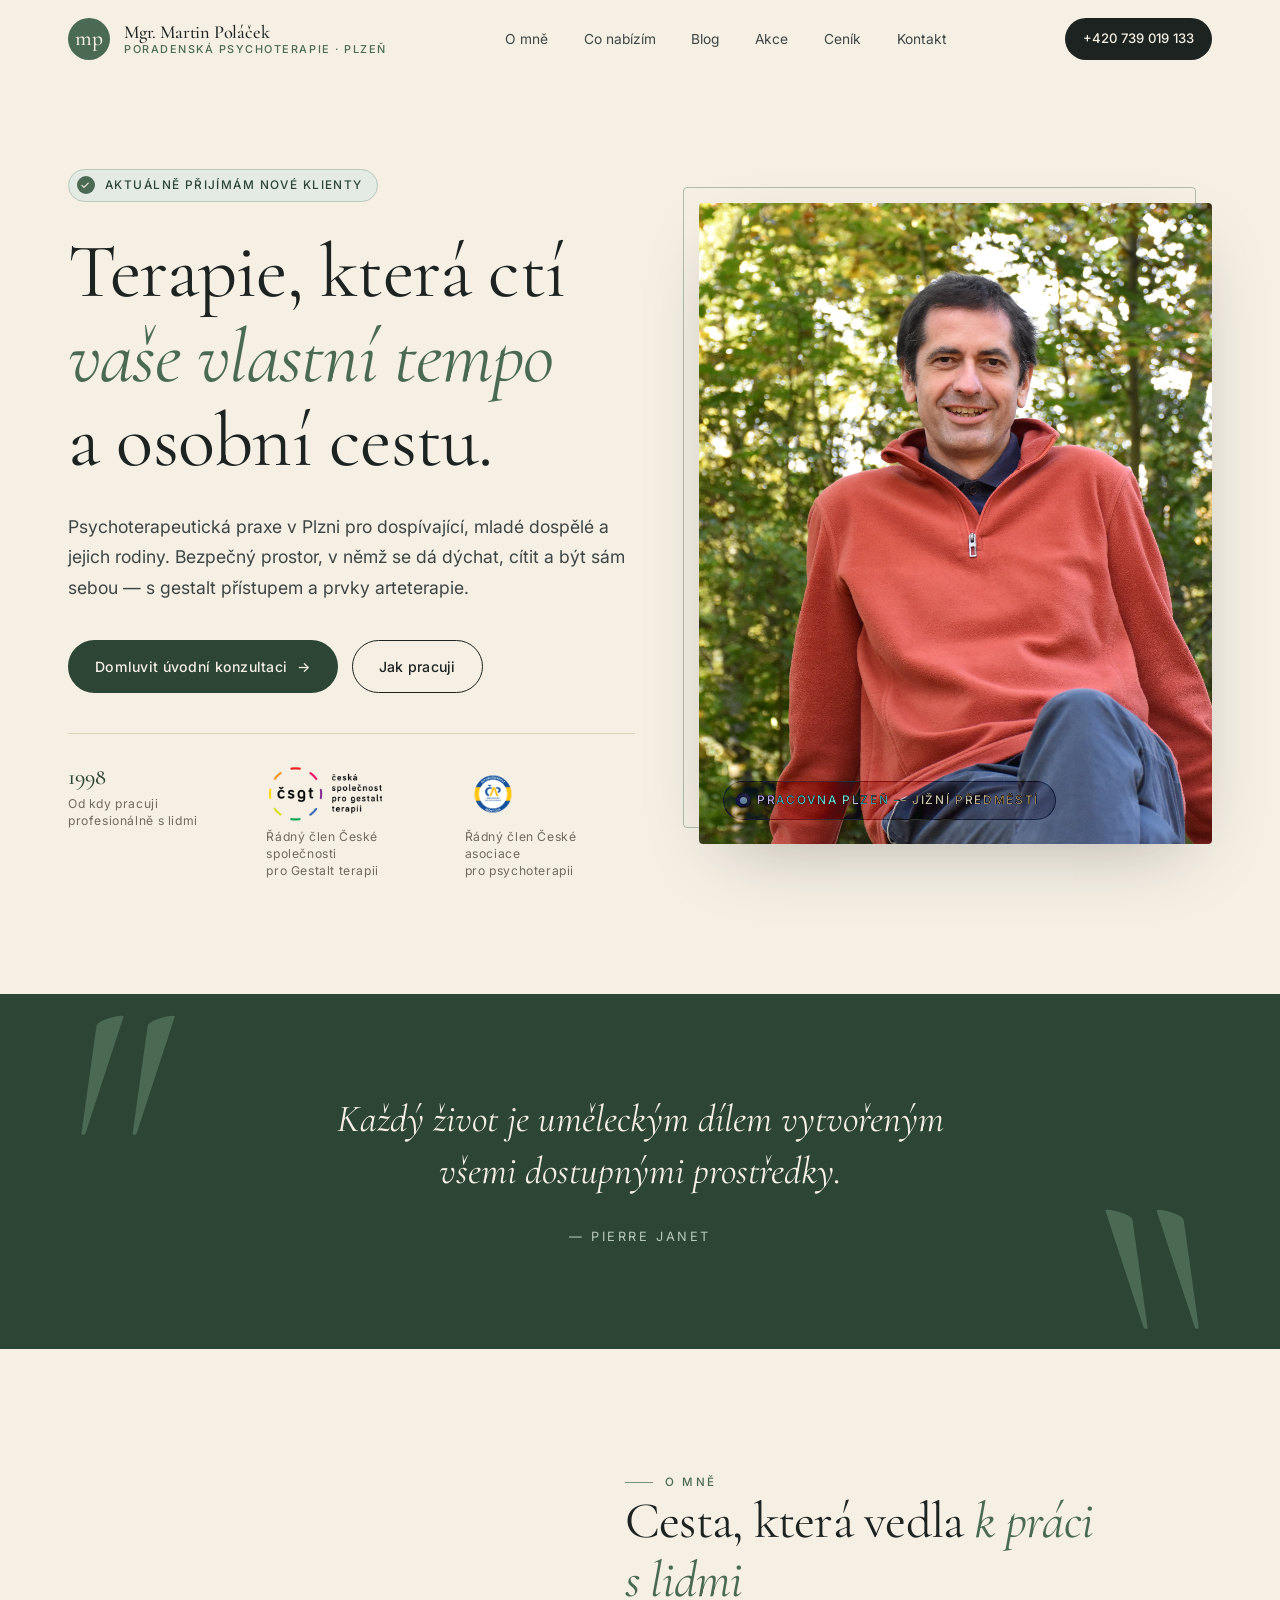
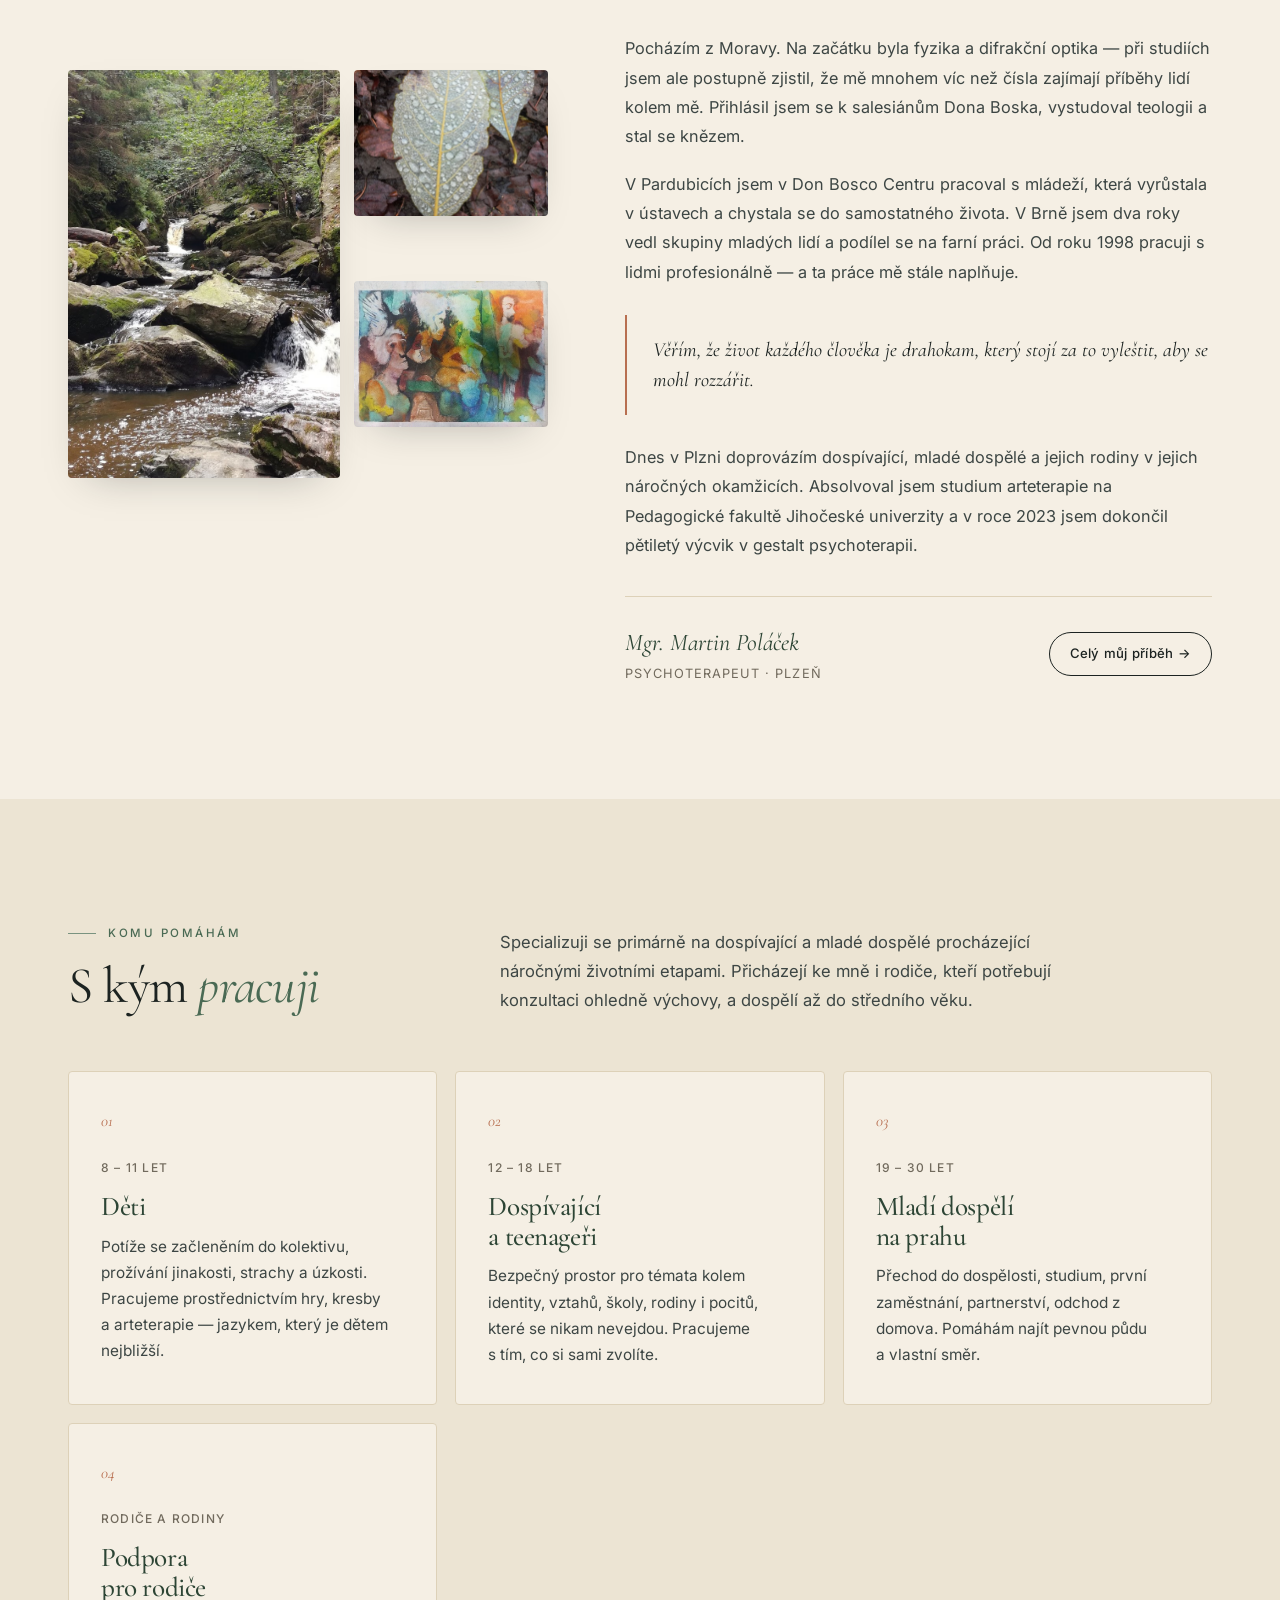
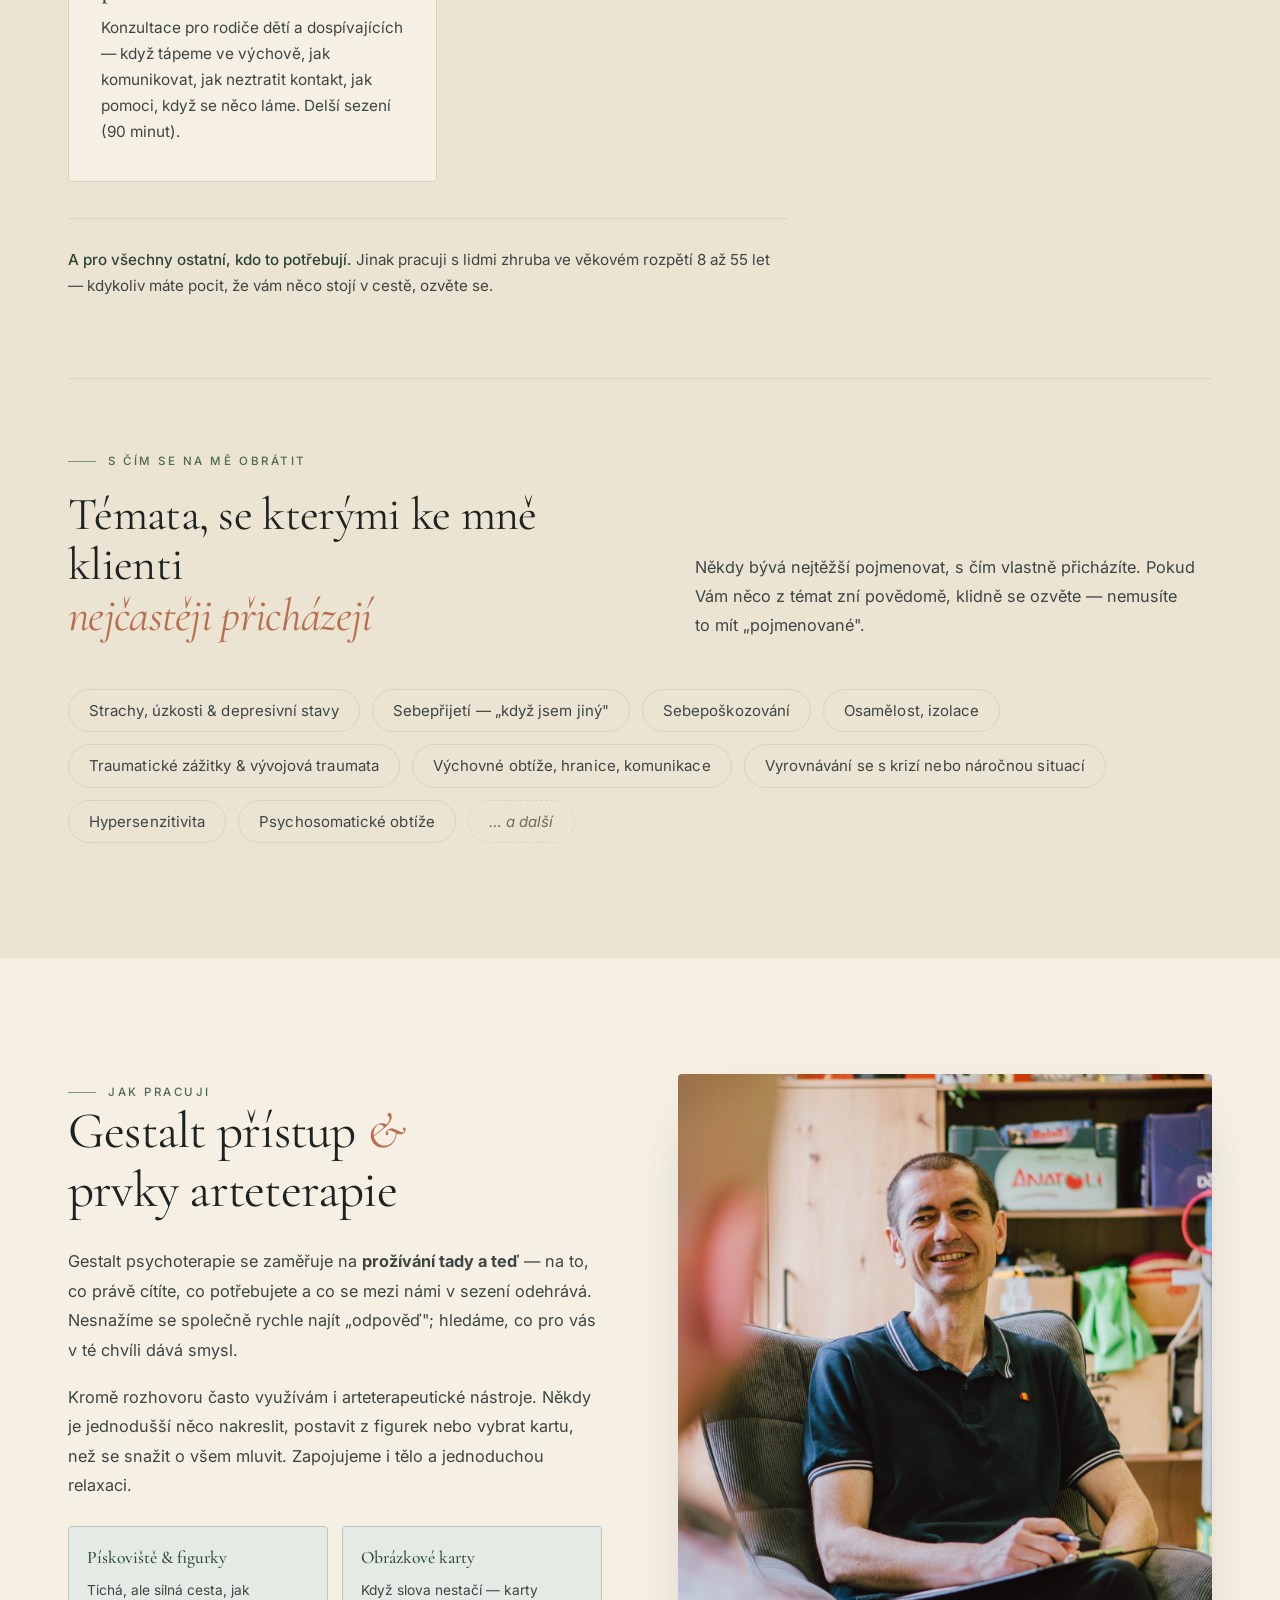
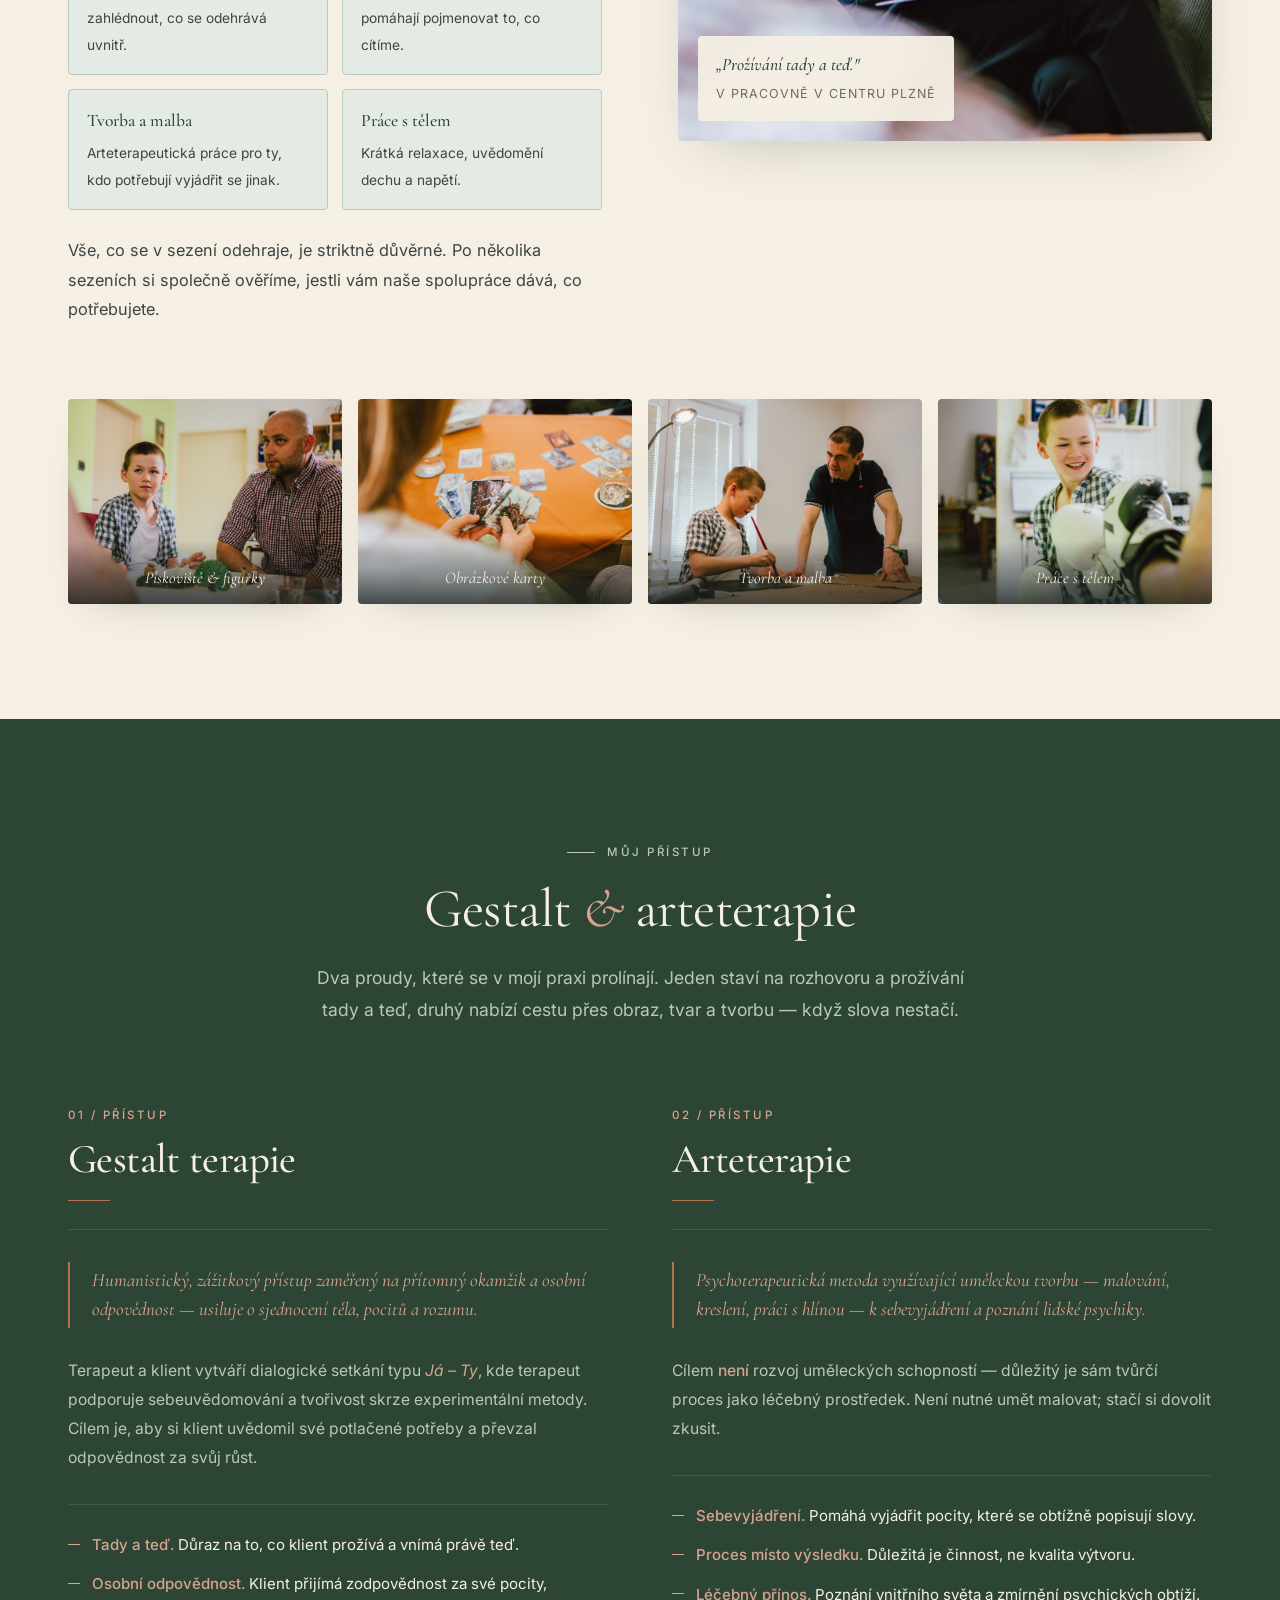
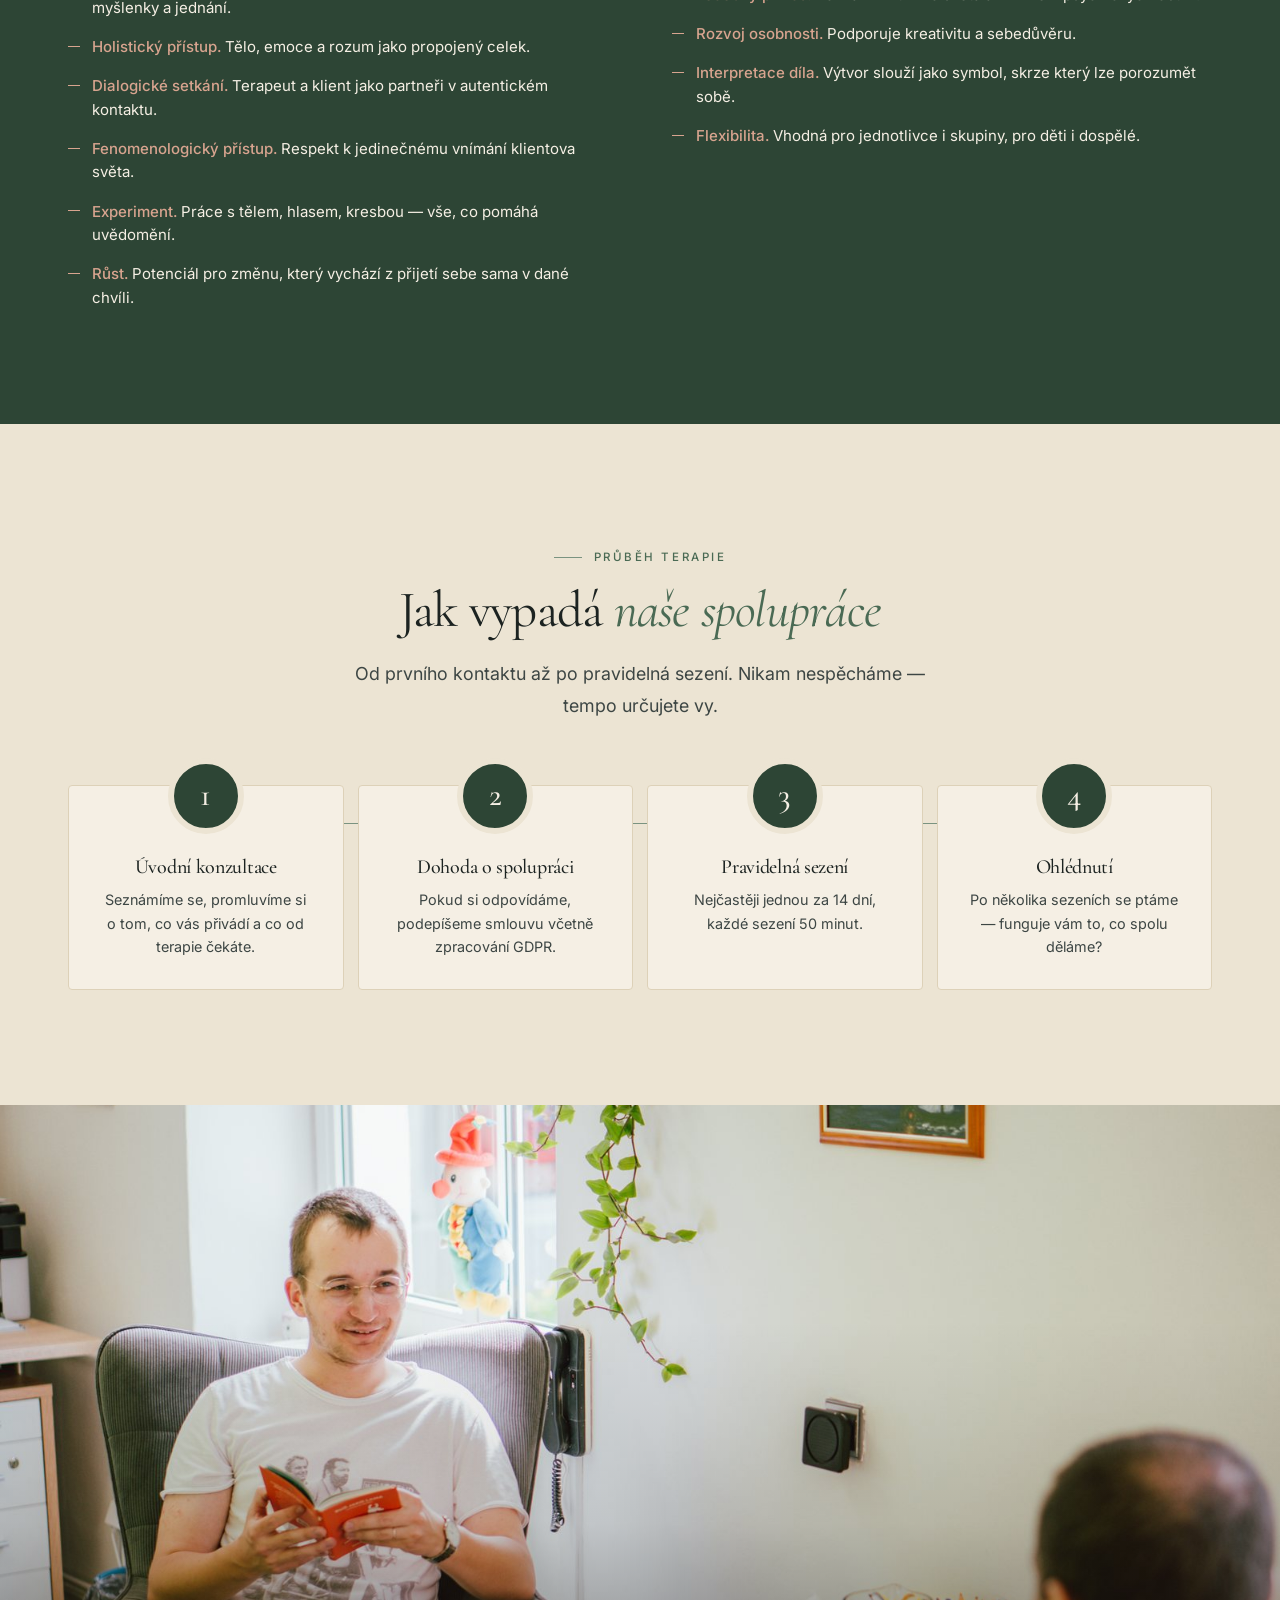
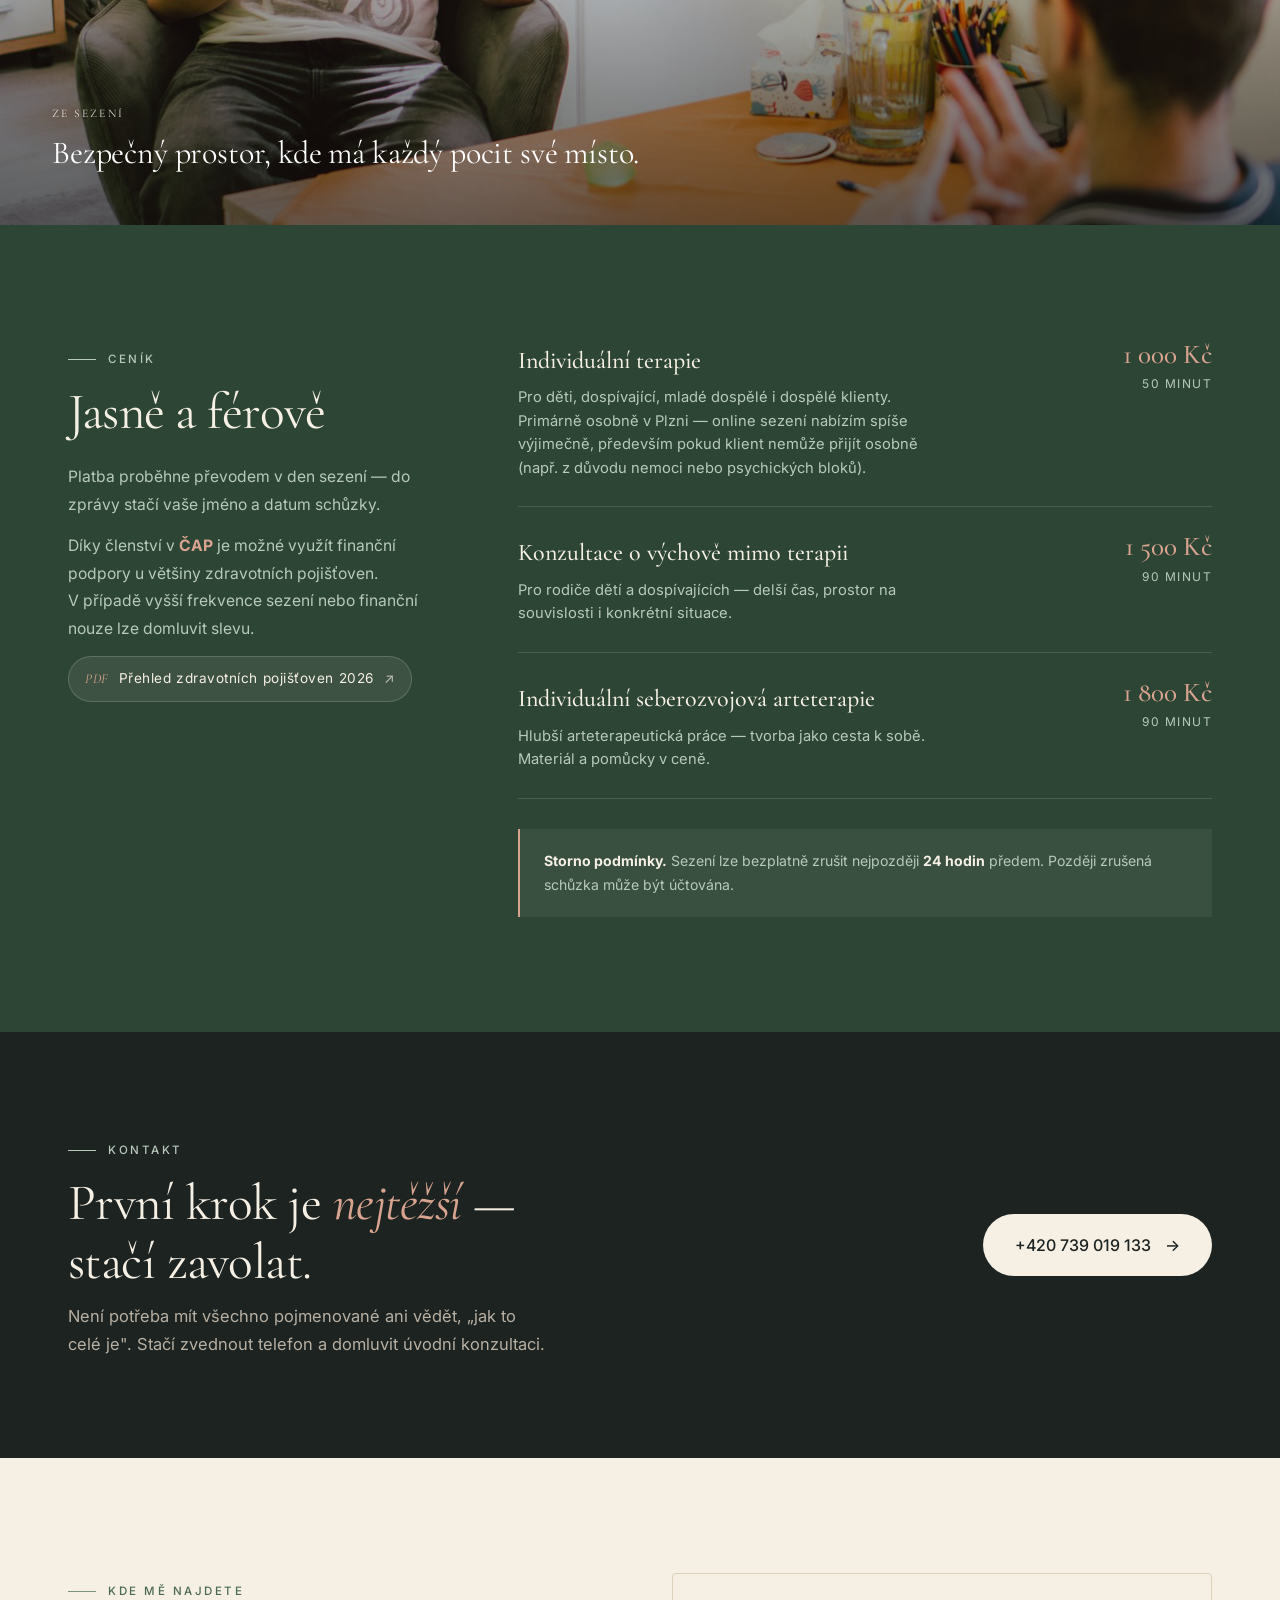
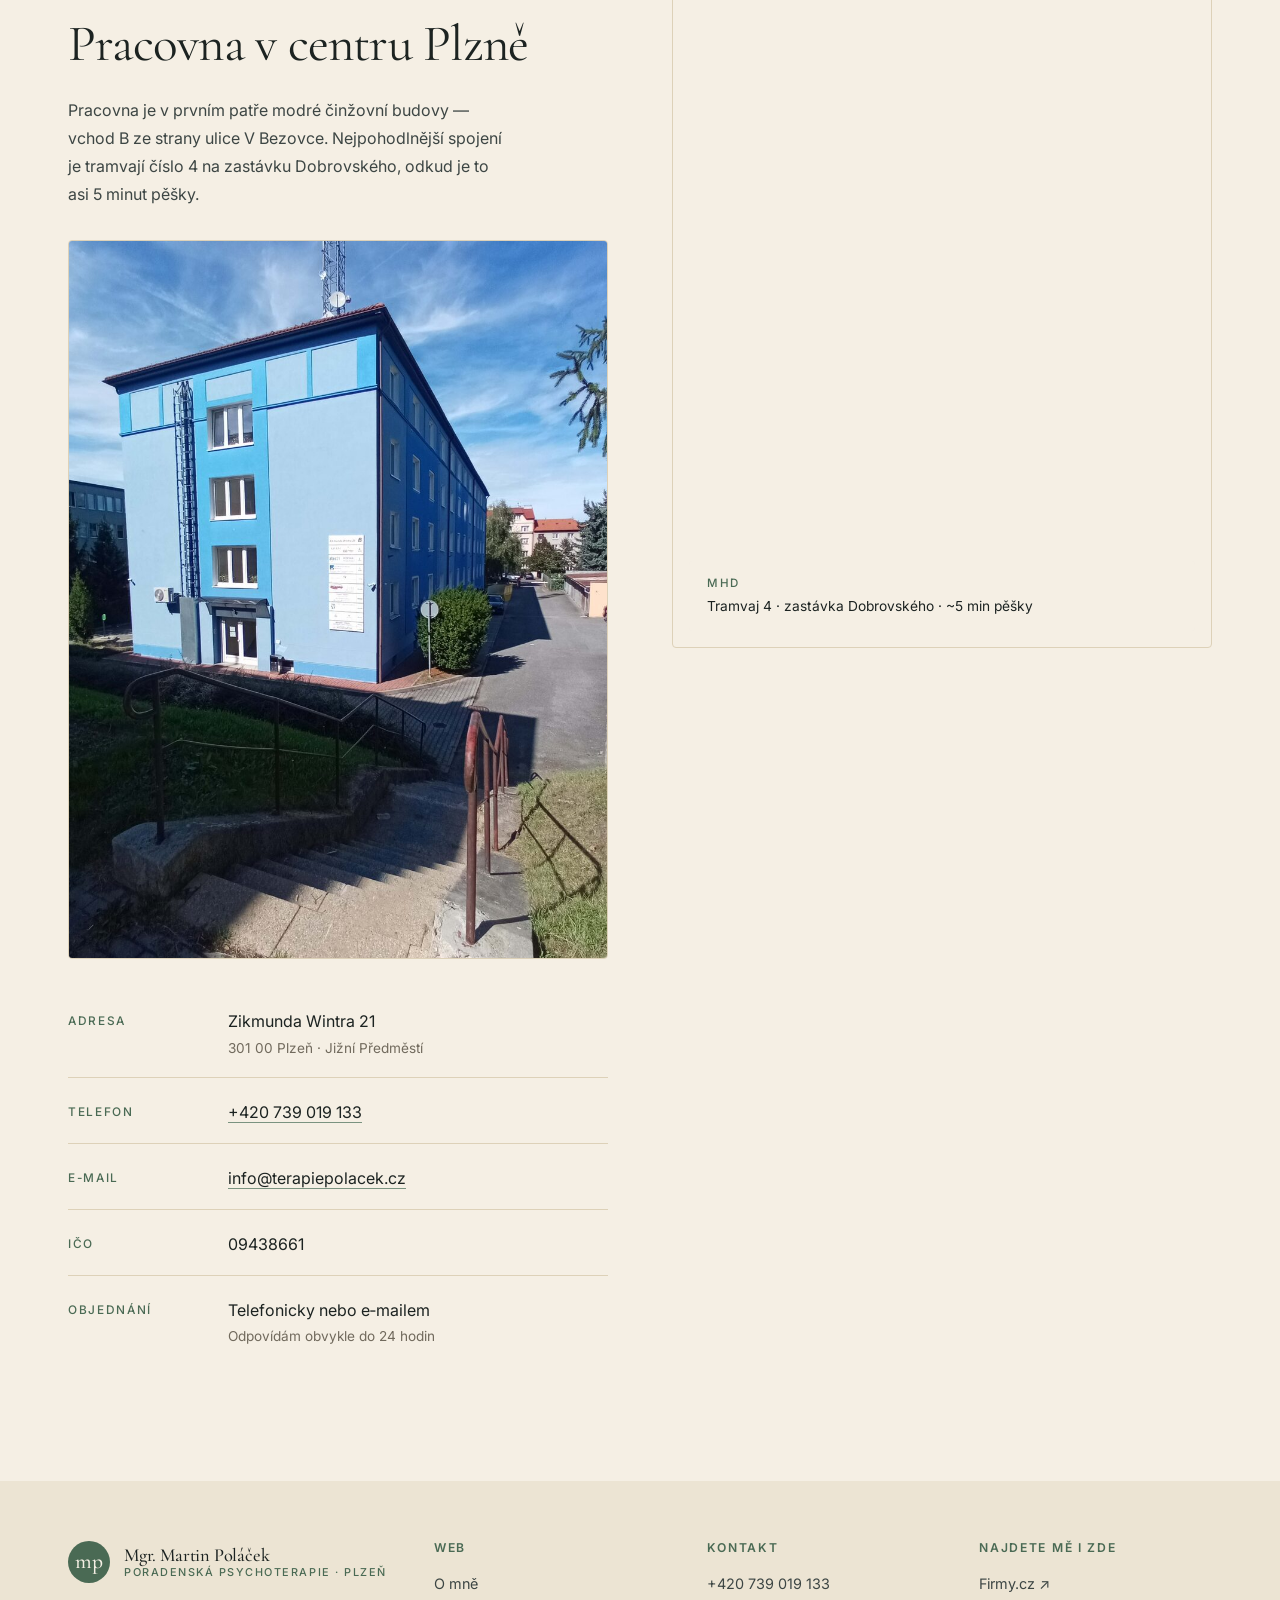
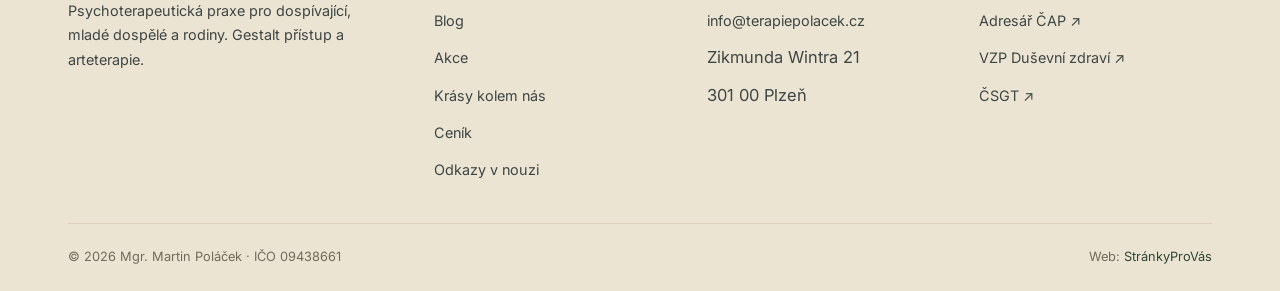
==== index.html @ 7fb8b5cf "Web Martin Poláček – nasazení na terapiepolacek.cz" ====
<!DOCTYPE html>
<html lang="cs">
<head>
  <meta charset="utf-8" />
  <meta name="viewport" content="width=device-width, initial-scale=1" />
  <title>Mgr. Martin Poláček — psychoterapie Plzeň | gestalt přístup & arteterapie</title>
  <meta name="description" content="Psychoterapie v Plzni — individuální terapie pro dospívající, mladé dospělé a rodiny. Gestalt přístup, arteterapie. Mgr. Martin Poláček, Zikmunda Wintra 21." />
  <meta name="theme-color" content="#f5efe4" />
  <link rel="preconnect" href="https://fonts.gstatic.com" crossorigin />
  <link href="https://fonts.googleapis.com/css2?family=Cormorant+Garamond:ital,wght@0,400;0,500;0,600;1,400;1,500&family=Inter:wght@300;400;500;600&display=swap" rel="stylesheet" />

  <style>
    /* =========================================================
       TOKENS — warm editorial palette, sage + linen + terracotta
       ========================================================= */
    :root {
      --linen:        #f5efe4;
      --linen-2:      #ece4d3;
      --linen-3:      #ddd1b8;
      --sage-50:      #e3ebe4;
      --sage-200:     #b8c9bc;
      --sage-400:     #7a9380;
      --sage-600:     #4a6a54;
      --sage-800:     #2d4535;
      --ink:          #1c2321;
      --ink-soft:     #3d4644;
      --muted:        #716a5d;
      --clay:         #b86f50;
      --clay-soft:    #d8a48f;

      --max:          1240px;
      --gutter:       clamp(20px, 4vw, 48px);
      --radius:       4px;
    }

    *,*::before,*::after{box-sizing:border-box;margin:0;padding:0}
    html{scroll-behavior:smooth;-webkit-text-size-adjust:100%}
    body{
      font-family:'Inter',system-ui,-apple-system,sans-serif;
      font-weight:400;
      background:var(--linen);
      color:var(--ink);
      line-height:1.65;
      font-size:16.5px;
      -webkit-font-smoothing:antialiased;
      overflow-x:hidden;
    }
    img{display:block;max-width:100%;height:auto}
    a{color:inherit;text-decoration:none}
    ul{list-style:none}
    button{font:inherit;background:none;border:none;cursor:pointer;color:inherit}

    /* ========================================================= */
    /* TYPOGRAPHY                                                 */
    /* ========================================================= */
    .serif{font-family:'Cormorant Garamond','Iowan Old Style',Georgia,serif;font-weight:400;letter-spacing:-0.01em}
    h1,h2,h3,h4{font-family:'Cormorant Garamond','Iowan Old Style',Georgia,serif;font-weight:400;line-height:1.1;color:var(--ink);letter-spacing:-0.015em}
    h1{font-size:clamp(2.7rem,6.2vw,4.8rem)}
    h2{font-size:clamp(2rem,4.4vw,3.2rem);line-height:1.15}
    h3{font-size:clamp(1.35rem,2.2vw,1.7rem);font-weight:500}
    h4{font-size:1.1rem;font-weight:500}
    em,.italic{font-style:italic;color:var(--sage-600)}

    .eyebrow{
      display:inline-flex;align-items:center;gap:12px;
      font-family:'Inter',sans-serif;font-size:.72rem;font-weight:500;
      letter-spacing:.22em;text-transform:uppercase;color:var(--sage-600);
    }
    .eyebrow::before{
      content:"";display:block;width:28px;height:1px;background:var(--sage-400);
    }
    .eyebrow--center{justify-content:center}
    .eyebrow--light{color:var(--sage-200)}
    .eyebrow--light::before{background:var(--sage-200)}

    .lead{font-size:1.12rem;color:var(--ink-soft);line-height:1.75;max-width:58ch}

    /* ========================================================= */
    /* LAYOUT                                                     */
    /* ========================================================= */
    .wrap{max-width:var(--max);margin:0 auto;padding:0 var(--gutter)}
    section{padding:clamp(68px,9vw,130px) 0}

    /* ========================================================= */
    /* PROGRESS BAR                                               */
    /* ========================================================= */
    #progress{
      position:fixed;top:0;left:0;height:2px;width:0;
      background:var(--sage-600);z-index:9999;transition:width .1s linear;
    }

    /* ========================================================= */
    /* ========================================================= */
    /* HEADER / NAV                                               */
    /* ========================================================= */
    #header{
      position:sticky;top:0;z-index:100;
      background:var(--linen);
      border-bottom:1px solid transparent;
      transition:border-color .3s,box-shadow .3s;
    }
    #header.scrolled{
      border-color:rgba(74,106,84,.15);
      box-shadow:0 6px 30px -20px rgba(28,35,33,.25);
    }
    .nav{
      display:flex;align-items:center;justify-content:space-between;
      height:78px;
    }
    .brand{
      display:flex;align-items:center;gap:14px;
    }
    .brand-mark{
      width:42px;height:42px;border-radius:50%;
      background:var(--sage-600);color:var(--linen);
      display:flex;align-items:center;justify-content:center;
      font-family:'Cormorant Garamond',serif;font-size:1.35rem;font-weight:500;
      letter-spacing:-.02em;
    }
    .brand-text{
      display:flex;flex-direction:column;line-height:1.15;
    }
    .brand-text strong{
      font-family:'Cormorant Garamond',serif;font-weight:500;font-size:1.15rem;
      color:var(--ink);letter-spacing:-.01em;
    }
    .brand-text small{
      font-size:.68rem;letter-spacing:.14em;text-transform:uppercase;
      color:var(--sage-600);font-weight:500;
    }
    nav ul{display:flex;align-items:center;gap:clamp(18px,2.8vw,38px)}
    nav a{
      font-size:.86rem;font-weight:400;color:var(--ink-soft);
      position:relative;padding:4px 0;transition:color .2s;
    }
    nav a::after{
      content:"";position:absolute;bottom:-2px;left:0;right:0;
      height:1px;background:var(--sage-600);transform:scaleX(0);
      transform-origin:right;transition:transform .35s ease;
    }
    nav a:hover{color:var(--sage-800)}
    nav a:hover::after{transform:scaleX(1);transform-origin:left}

    .cta-phone{
      display:inline-flex;align-items:center;gap:8px;
      padding:10px 18px;font-size:.82rem;font-weight:500;
      background:var(--ink);color:var(--linen);
      border-radius:999px;transition:background .25s;
    }
    .cta-phone:hover{background:var(--sage-800)}

    .hamburger{display:none;width:32px;height:32px;flex-direction:column;gap:5px;justify-content:center;align-items:center}
    .hamburger span{display:block;width:22px;height:1.3px;background:var(--ink);transition:transform .3s,opacity .3s}
    .hamburger.open span:nth-child(1){transform:translateY(6px) rotate(45deg)}
    .hamburger.open span:nth-child(2){opacity:0}
    .hamburger.open span:nth-child(3){transform:translateY(-6px) rotate(-45deg)}

    #mobileMenu{
      display:none;flex-direction:column;gap:2px;
      padding:12px var(--gutter) 24px;
      background:rgba(245,239,228,.98);
      border-top:1px solid var(--linen-3);
    }
    #mobileMenu.open{display:flex}
    #mobileMenu a{padding:12px 4px;font-size:.98rem;border-bottom:1px solid var(--linen-2)}

    /* ========================================================= */
    /* HERO                                                       */
    /* ========================================================= */
    #hero{padding:clamp(56px,7vw,96px) 0 clamp(68px,9vw,120px)}
    .hero-grid{
      display:grid;grid-template-columns:1.05fr .95fr;
      gap:clamp(32px,5vw,76px);align-items:center;
    }
    .hero-portrait{position:relative;order:1}
    .hero-portrait .frame{
      position:relative;aspect-ratio:4/5;
      border-radius:var(--radius);overflow:hidden;
      box-shadow:0 24px 72px -30px rgba(28,35,33,.35);
    }
    .hero-portrait .frame img{width:100%;height:100%;object-fit:cover;filter:saturate(1.02) contrast(1.02)}
    .hero-portrait::before{
      content:"";position:absolute;inset:-16px 16px 16px -16px;
      border:1px solid var(--sage-400);border-radius:var(--radius);
      z-index:-1;opacity:.55;
    }
    .hero-meta{
      position:absolute;bottom:24px;left:24px;right:24px;
      display:flex;justify-content:space-between;align-items:end;gap:16px;
      color:var(--linen);mix-blend-mode:difference;
    }
    .hero-meta-tag{
      display:inline-flex;align-items:center;gap:10px;
      font-size:.74rem;font-weight:500;letter-spacing:.14em;text-transform:uppercase;
      background:rgba(28,35,33,.82);
      backdrop-filter:blur(10px);-webkit-backdrop-filter:blur(10px);
      padding:9px 16px;border-radius:999px;color:#f5efe4;
      border:1px solid rgba(245,239,228,.18);
      box-shadow:0 6px 22px -8px rgba(0,0,0,.35);
    }
    .hero-meta-tag .dot{width:7px;height:7px;border-radius:50%;background:#a8d4bc;box-shadow:0 0 0 4px rgba(168,212,188,.28)}

    .hero-text{order:0}
    .hero-badge{
      display:inline-flex;align-items:center;gap:10px;
      padding:6px 14px 6px 8px;margin-bottom:28px;
      background:var(--sage-50);border:1px solid var(--sage-200);
      border-radius:999px;font-size:.74rem;letter-spacing:.12em;
      text-transform:uppercase;color:var(--sage-800);font-weight:500;
    }
    .hero-badge .hb-dot{
      width:18px;height:18px;border-radius:50%;
      background:var(--sage-600);color:var(--linen);
      display:inline-flex;align-items:center;justify-content:center;
      font-size:.7rem;flex-shrink:0;
    }
    /* Stav: plná kapacita (decentní béžová, čitelný delší text) */
    .hero-badge.full{
      background:#f4ece2;border-color:#e6d8c6;color:var(--clay);
      text-transform:none;letter-spacing:.01em;font-size:.78rem;
    }
    .hero-badge.full .hb-dot{background:var(--clay)}

    .hero-title{margin-bottom:28px}
    .hero-title em{font-style:italic;color:var(--sage-600)}
    .hero-title .amp{font-family:'Cormorant Garamond',serif;font-style:italic;color:var(--clay)}

    .hero-sub{font-size:1.1rem;color:var(--ink-soft);line-height:1.75;max-width:52ch;margin-bottom:36px}

    .hero-actions{display:flex;gap:14px;flex-wrap:wrap;margin-bottom:40px}

    .btn{
      display:inline-flex;align-items:center;gap:10px;
      padding:14px 26px;font-size:.88rem;font-weight:500;letter-spacing:.02em;
      border-radius:999px;transition:all .25s;cursor:pointer;border:1px solid transparent;
    }
    .btn-primary{background:var(--sage-800);color:var(--linen)}
    .btn-primary:hover{background:var(--ink);transform:translateY(-1px)}
    .btn-secondary{background:transparent;color:var(--ink);border-color:var(--ink)}
    .btn-secondary:hover{background:var(--ink);color:var(--linen)}
    .btn-arrow{transition:transform .3s}
    .btn:hover .btn-arrow{transform:translateX(3px)}

    .hero-credentials{
      display:grid;grid-template-columns:1fr 1fr 1fr;gap:28px;
      padding-top:32px;border-top:1px solid var(--linen-3);
    }
    .hero-credentials .cred strong{
      display:block;font-family:'Cormorant Garamond',serif;font-size:1.4rem;
      font-weight:500;color:var(--sage-800);line-height:1;
    }
    .hero-credentials .cred span{
      display:block;font-size:.76rem;letter-spacing:.05em;color:var(--muted);
      margin-top:6px;line-height:1.4;
    }
    .hero-credentials .cred-badge img{
      height:56px;width:auto;margin-bottom:2px;
      transition:transform .25s;
    }
    .hero-credentials .cred-badge a:hover img{transform:scale(1.06)}

    /* ========================================================= */
    /* QUOTE STRIP                                                */
    /* ========================================================= */
    #quote-strip{
      background:var(--sage-800);color:var(--linen);
      padding:clamp(60px,8vw,100px) 0;
      position:relative;overflow:hidden;
    }
    #quote-strip::before,#quote-strip::after{
      content:'"';position:absolute;
      font-family:'Cormorant Garamond',serif;font-style:italic;
      color:var(--sage-600);font-size:22rem;line-height:0.6;
      pointer-events:none;
    }
    #quote-strip::before{top:30px;left:4%}
    #quote-strip::after{bottom:-80px;right:4%;transform:scaleX(-1)}
    .quote-inner{position:relative;max-width:900px;margin:0 auto;text-align:center;z-index:2}
    .quote-inner blockquote{
      font-family:'Cormorant Garamond',serif;font-weight:400;
      font-size:clamp(1.5rem,3.2vw,2.4rem);line-height:1.35;
      font-style:italic;color:var(--linen);margin-bottom:24px;
    }
    .quote-inner cite{
      display:inline-block;font-style:normal;
      font-size:.8rem;letter-spacing:.2em;text-transform:uppercase;
      color:var(--sage-200);
    }
    .quote-inner cite::before{content:"— "}

    /* ========================================================= */
    /* INTRO / O MNĚ                                              */
    /* ========================================================= */
    #o-mne{background:var(--linen)}
    .omne-grid{
      display:grid;grid-template-columns:.9fr 1.1fr;
      gap:clamp(40px,6vw,96px);align-items:center;
    }
    .omne-photos{
      position:relative;
      display:grid;grid-template-columns:1.4fr 1fr;grid-template-rows:auto auto;
      gap:14px;
    }
    .omne-photos .ph{
      border-radius:var(--radius);overflow:hidden;
      box-shadow:0 16px 40px -22px rgba(28,35,33,.35);
    }
    .omne-photos .ph img{width:100%;height:100%;object-fit:cover;display:block}
    .omne-photos .ph-lg{grid-row:1 / span 2;aspect-ratio:3/4.5}
    .omne-photos .ph-sm{aspect-ratio:4/3}

    .omne-text h2{margin-bottom:24px}
    .omne-text h2 .amp{color:var(--clay);font-style:italic}
    .omne-text p{color:var(--ink-soft);margin-bottom:18px;font-size:1.02rem;line-height:1.8}
    .omne-text p:last-of-type{margin-bottom:0}
    .omne-text .pullquote{
      margin:28px 0;padding:20px 0 20px 26px;
      border-left:2px solid var(--clay);
      font-family:'Cormorant Garamond',serif;font-style:italic;
      font-size:1.25rem;color:var(--ink);line-height:1.5;
    }
    .omne-sig{
      margin-top:36px;padding-top:26px;border-top:1px solid var(--linen-3);
      display:flex;justify-content:space-between;align-items:center;gap:16px;flex-wrap:wrap;
    }
    .omne-sig-name{
      font-family:'Cormorant Garamond',serif;font-style:italic;
      font-size:1.5rem;color:var(--sage-800);
    }
    .omne-sig-role{font-size:.8rem;color:var(--muted);letter-spacing:.08em;text-transform:uppercase}

    /* ========================================================= */
    /* KOMU POMÁHÁM                                               */
    /* ========================================================= */
    #pomoc{background:var(--linen-2)}
    .pomoc-header{display:grid;grid-template-columns:.7fr 1.3fr;gap:48px;align-items:end;margin-bottom:56px}
    .pomoc-header h2{margin-top:14px}
    .pomoc-header .lead{font-size:1.04rem}
    .pomoc-grid{display:grid;grid-template-columns:repeat(3,1fr);gap:18px}
    .pomoc-card{
      background:var(--linen);padding:36px 32px;
      border-radius:var(--radius);border:1px solid var(--linen-3);
      transition:transform .3s,box-shadow .3s;position:relative;overflow:hidden;
    }
    .pomoc-card::after{
      content:"";position:absolute;top:0;left:0;right:0;height:2px;
      background:var(--sage-400);transform:scaleX(0);transform-origin:left;
      transition:transform .4s ease;
    }
    .pomoc-card:hover{transform:translateY(-3px);box-shadow:0 14px 40px -24px rgba(28,35,33,.2)}
    .pomoc-card:hover::after{transform:scaleX(1)}
    .pomoc-num{
      font-family:'Cormorant Garamond',serif;font-style:italic;font-size:1rem;
      color:var(--clay);margin-bottom:18px;
    }
    .pomoc-card h3{margin-bottom:12px;color:var(--sage-800)}
    .pomoc-card .age{
      display:inline-block;font-size:.75rem;letter-spacing:.1em;
      text-transform:uppercase;color:var(--muted);font-weight:500;
      margin-bottom:14px;
    }
    .pomoc-card p{font-size:.96rem;color:var(--ink-soft);line-height:1.7}

    /* ========================================================= */
    /* METODA / JAK PRACUJI                                       */
    /* ========================================================= */
    #metoda{background:var(--linen)}
    .metoda-grid{display:grid;grid-template-columns:1fr 1fr;gap:clamp(40px,6vw,96px);align-items:start}
    .metoda-text h2{margin-bottom:28px}
    .metoda-text h2 em{color:var(--clay);font-style:italic}
    .metoda-text p{color:var(--ink-soft);margin-bottom:18px;line-height:1.8;font-size:1.02rem}

    .metoda-tools{
      display:grid;grid-template-columns:1fr 1fr;gap:14px;margin-top:26px;
    }
    .metoda-tool{
      padding:16px 18px;background:var(--sage-50);border-radius:var(--radius);
      border:1px solid var(--sage-200);
    }
    .metoda-tool strong{
      display:block;font-family:'Cormorant Garamond',serif;font-weight:500;
      font-size:1.1rem;color:var(--sage-800);margin-bottom:4px;
    }
    .metoda-tool span{font-size:.86rem;color:var(--ink-soft);line-height:1.5}

    .metoda-photo{
      position:relative;aspect-ratio:4/5;border-radius:var(--radius);
      overflow:hidden;box-shadow:0 20px 60px -30px rgba(28,35,33,.3);
    }
    .metoda-photo img{width:100%;height:100%;object-fit:cover}
    .metoda-tag{
      position:absolute;bottom:20px;left:20px;
      background:rgba(245,239,228,.95);backdrop-filter:blur(10px);
      padding:14px 18px;border-radius:var(--radius);
      max-width:70%;
    }
    .metoda-tag strong{
      display:block;font-family:'Cormorant Garamond',serif;font-weight:500;
      font-size:1.1rem;color:var(--sage-800);font-style:italic;
    }
    .metoda-tag span{font-size:.78rem;color:var(--muted);letter-spacing:.08em;text-transform:uppercase}

    .metoda-gallery{
      display:grid;grid-template-columns:repeat(4,1fr);gap:16px;margin-top:56px;
    }
    .metoda-gallery figure{
      position:relative;margin:0;border-radius:var(--radius);overflow:hidden;
      aspect-ratio:4/3;box-shadow:0 16px 40px -28px rgba(28,35,33,.35);
    }
    .metoda-gallery img{width:100%;height:100%;object-fit:cover;transition:transform .5s ease}
    .metoda-gallery figure:hover img{transform:scale(1.04)}
    .metoda-gallery figcaption{
      position:absolute;left:0;right:0;bottom:0;
      padding:24px 16px 12px;
      background:linear-gradient(180deg,transparent,rgba(28,35,33,.78));
      color:var(--linen);font-family:'Cormorant Garamond',serif;
      font-size:1.02rem;font-style:italic;text-align:center;
    }

    /* ========================================================= */
    /* TÉMATA — editorial chip block                              */
    /* ========================================================= */
    .temata-block{
      margin-top:80px;padding:64px 0 0;position:relative;
      border-top:1px solid var(--linen-3);
    }
    .temata-head{
      display:grid;grid-template-columns:1.05fr .95fr;gap:56px;
      align-items:end;margin-bottom:48px;
    }
    .temata-title{
      font-family:'Cormorant Garamond',serif;font-weight:400;
      font-size:clamp(2.1rem,3.6vw,2.9rem);line-height:1.1;
      letter-spacing:-0.015em;color:var(--ink);margin-top:18px;
    }
    .temata-title em{font-style:italic;color:var(--clay)}
    .temata-intro{
      color:var(--ink-soft);font-size:1.02rem;line-height:1.8;
      max-width:50ch;margin:0;
    }
    .temata-grid{display:flex;flex-wrap:wrap;gap:12px}
    .temata-chip{
      display:inline-flex;align-items:center;padding:11px 20px;
      background:transparent;border:1px solid var(--linen-3);
      border-radius:999px;font-size:.94rem;color:var(--ink-soft);
      line-height:1.3;letter-spacing:.005em;transition:all .25s;
    }
    .temata-chip:hover{
      border-color:var(--sage-400);color:var(--ink);
      transform:translateY(-1px);
    }
    .temata-chip--accent{
      border-color:var(--clay);color:var(--clay);font-weight:500;
    }
    .temata-chip--accent:hover{
      background:var(--clay);color:var(--linen);
    }
    .temata-chip--ghost{
      border-style:dashed;color:var(--muted);font-style:italic;
    }
    .temata-chip--ghost:hover{color:var(--ink-soft)}

    /* ========================================================= */
    /* MŮJ PŘÍSTUP — gestalt + arteterapie                        */
    /* ========================================================= */
    #pristup{background:var(--sage-800);color:var(--linen)}
    #pristup h2{color:var(--linen)}
    #pristup h3{color:var(--linen)}
    #pristup .eyebrow{color:var(--sage-200)}
    #pristup .eyebrow::before{background:var(--sage-200)}
    .pristup-intro{text-align:center;max-width:680px;margin:0 auto 80px}
    .pristup-intro h2{
      margin-top:18px;margin-bottom:22px;
      font-family:'Cormorant Garamond',serif;font-weight:400;
      font-size:clamp(2.4rem,4.4vw,3.4rem);line-height:1.1;
      letter-spacing:-0.015em;color:var(--linen);
    }
    .pristup-intro p{color:var(--sage-200);line-height:1.8;font-size:1.1rem}
    .pristup-grid{display:grid;grid-template-columns:1fr 1fr;gap:64px}
    .pristup-card{
      background:transparent;border:0;
      padding:0;border-radius:0;
    }
    .pristup-card-head{
      display:flex;flex-direction:column;gap:12px;
      padding-bottom:28px;margin-bottom:32px;
      border-bottom:1px solid rgba(245,239,228,.12);
    }
    .pristup-card-no{
      font-family:'Inter',sans-serif;font-size:.72rem;font-weight:500;
      letter-spacing:.22em;text-transform:uppercase;
      color:var(--clay-soft);
    }
    .pristup-card h3{
      margin:0;font-size:clamp(2rem,3.2vw,2.7rem);
      font-family:'Cormorant Garamond',serif;font-weight:500;
      line-height:1.1;letter-spacing:-0.015em;color:var(--linen);
    }
    .pristup-card h3::after{
      content:"";display:block;width:42px;height:1px;
      background:var(--clay);margin-top:18px;
    }
    .pristup-card .quote{
      font-family:'Cormorant Garamond',serif;font-style:italic;
      font-size:1.18rem;color:var(--clay-soft);line-height:1.55;
      padding:4px 0 4px 22px;border-left:2px solid var(--clay);
      margin:0 0 28px;display:block;
    }
    .pristup-card > p{
      color:var(--sage-200);font-size:.98rem;line-height:1.85;
      margin:0 0 22px;display:block;
    }
    .pristup-card > p:last-of-type{margin-bottom:0}
    .pristup-card ul{
      margin:32px 0 0;padding:28px 0 0;
      border-top:1px solid rgba(245,239,228,.1);
      display:flex;flex-direction:column;gap:16px;list-style:none;
    }
    .pristup-card li{
      position:relative;padding-left:24px;font-size:.94rem;
      color:var(--linen);line-height:1.55;
    }
    .pristup-card li::before{
      content:"";position:absolute;top:.7em;left:0;width:12px;height:1px;
      background:var(--clay-soft);
    }
    .pristup-card li strong{color:var(--clay-soft);font-weight:500}

    /* ========================================================= */
    /* PRŮBĚH                                                     */
    /* ========================================================= */
    #prubeh{background:var(--linen-2)}
    .prubeh-header{text-align:center;margin-bottom:64px;max-width:620px;margin-left:auto;margin-right:auto}
    .prubeh-header .eyebrow{justify-content:center}
    .prubeh-header h2{margin-top:14px;margin-bottom:18px}
    .prubeh-timeline{
      display:grid;grid-template-columns:repeat(4,1fr);
      gap:14px;position:relative;
    }
    .prubeh-timeline::before{
      content:"";position:absolute;top:38px;left:10%;right:10%;height:1px;
      background:linear-gradient(90deg,transparent,var(--sage-400) 10%,var(--sage-400) 90%,transparent);
    }
    .prubeh-step{
      background:var(--linen);padding:34px 24px 30px;
      border-radius:var(--radius);border:1px solid var(--linen-3);
      position:relative;text-align:center;
    }
    .prubeh-num{
      width:76px;height:76px;border-radius:50%;
      background:var(--sage-800);color:var(--linen);
      display:flex;align-items:center;justify-content:center;
      font-family:'Cormorant Garamond',serif;font-size:2rem;font-weight:500;
      margin:-62px auto 22px;border:6px solid var(--linen-2);
    }
    .prubeh-step h4{margin-bottom:10px;font-family:'Cormorant Garamond',serif;font-size:1.25rem;font-weight:500;color:var(--ink)}
    .prubeh-step p{font-size:.9rem;color:var(--ink-soft);line-height:1.65}

    /* ========================================================= */
    /* CENÍK                                                      */
    /* ========================================================= */
    #cenik{background:var(--sage-800);color:var(--linen)}
    #cenik h2{color:var(--linen)}
    #cenik .lead{color:var(--sage-200)}
    .cenik-grid{
      display:grid;grid-template-columns:.7fr 1.3fr;gap:clamp(40px,6vw,96px);
    }
    .cenik-info .eyebrow{color:var(--sage-200)}
    .cenik-info .eyebrow::before{background:var(--sage-200)}
    .cenik-info h2{margin-top:14px;margin-bottom:22px}
    .cenik-info p{color:var(--sage-200);line-height:1.75;margin-bottom:14px;font-size:.98rem}

    .cenik-list{display:flex;flex-direction:column;gap:0}
    .cenik-row{
      display:grid;grid-template-columns:1fr auto;align-items:start;
      gap:24px;padding:26px 0;
      border-bottom:1px solid rgba(245,239,228,.14);
    }
    .cenik-row:first-child{padding-top:0}
    .cenik-row:last-child{border-bottom:none}
    .cenik-row-title{
      font-family:'Cormorant Garamond',serif;font-size:1.5rem;font-weight:500;
      color:var(--linen);margin-bottom:6px;
    }
    .cenik-row-desc{font-size:.92rem;color:var(--sage-200);line-height:1.6;max-width:46ch}
    .cenik-row-price{text-align:right;white-space:nowrap}
    .cenik-row-price strong{
      display:block;font-family:'Cormorant Garamond',serif;font-weight:500;
      font-size:1.7rem;color:var(--clay-soft);line-height:1;
    }
    .cenik-row-price span{
      display:block;font-size:.75rem;letter-spacing:.12em;text-transform:uppercase;
      color:var(--sage-200);margin-top:6px;
    }
    .cenik-note{
      margin-top:30px;padding:20px 24px;
      background:rgba(245,239,228,.06);border-left:2px solid var(--clay-soft);
      font-size:.88rem;color:var(--sage-200);line-height:1.7;
    }

    /* ========================================================= */
    /* KONTAKT                                                    */
    /* ========================================================= */
    #kontakt{background:var(--linen)}
    .kontakt-grid{display:grid;grid-template-columns:1fr 1fr;gap:clamp(32px,5vw,72px)}
    .kontakt-info h2{margin-top:14px;margin-bottom:22px}
    .kontakt-info > p{color:var(--ink-soft);line-height:1.75;margin-bottom:32px;font-size:1rem;max-width:44ch}

    .kontakt-list{display:flex;flex-direction:column;gap:4px}
    .kontakt-row{
      display:grid;grid-template-columns:140px 1fr;gap:20px;
      padding:18px 0;border-bottom:1px solid var(--linen-3);align-items:start;
    }
    .kontakt-row:last-child{border-bottom:none}
    .kontakt-label{
      font-size:.74rem;letter-spacing:.14em;text-transform:uppercase;
      color:var(--sage-600);font-weight:500;padding-top:3px;
    }
    .kontakt-val{font-size:1rem;color:var(--ink);line-height:1.55}
    .kontakt-val a{color:var(--ink);border-bottom:1px solid var(--sage-400);transition:color .2s}
    .kontakt-val a:hover{color:var(--sage-800)}
    .kontakt-val small{display:block;font-size:.85rem;color:var(--muted);margin-top:4px}

    .kontakt-map{
      position:relative;aspect-ratio:4/5;min-height:440px;
      border-radius:var(--radius);overflow:hidden;
      border:1px solid var(--linen-3);
    }
    .kontakt-map iframe{width:100%;height:100%;border:0;filter:saturate(.75) contrast(.96)}
    .kontakt-mhd{
      position:absolute;bottom:16px;left:16px;right:16px;
      background:rgba(245,239,228,.95);backdrop-filter:blur(10px);
      padding:14px 18px;border-radius:var(--radius);
      font-size:.86rem;color:var(--ink);line-height:1.5;
    }
    .kontakt-mhd strong{display:block;font-size:.72rem;letter-spacing:.14em;text-transform:uppercase;color:var(--sage-600);margin-bottom:4px;font-weight:500}

    /* ========================================================= */
    /* CTA STRIP                                                  */
    /* ========================================================= */
    #cta-strip{
      background:var(--ink);color:var(--linen);
      padding:clamp(64px,8vw,100px) 0;
    }
    .cta-grid{
      display:grid;grid-template-columns:1fr auto;gap:40px;align-items:center;
    }
    .cta-grid h2{color:var(--linen);margin-bottom:12px;max-width:22ch}
    .cta-grid p{color:#b8b0a3;max-width:48ch}
    .cta-btn{
      display:inline-flex;align-items:center;gap:14px;
      padding:18px 32px;font-size:1rem;font-weight:500;
      background:var(--linen);color:var(--ink);border-radius:999px;
      transition:all .3s;white-space:nowrap;
    }
    .cta-btn:hover{background:var(--clay-soft);transform:translateY(-2px)}
    .cta-btn .arrow{transition:transform .3s}
    .cta-btn:hover .arrow{transform:translateX(4px)}

    /* ========================================================= */
    /* FOOTER                                                     */
    /* ========================================================= */
    footer{background:var(--linen-2);padding:60px 0 24px;color:var(--ink-soft)}
    .foot-grid{
      display:grid;grid-template-columns:1.4fr 1fr 1fr 1fr;gap:40px;
      margin-bottom:40px;
    }
    .foot-brand{max-width:32ch}
    .foot-brand .brand{margin-bottom:16px}
    .foot-brand p{font-size:.9rem;line-height:1.7}
    .foot-col h4{
      font-family:'Inter',sans-serif;font-size:.76rem;font-weight:600;
      letter-spacing:.14em;text-transform:uppercase;color:var(--sage-600);
      margin-bottom:16px;
    }
    .foot-col ul{display:flex;flex-direction:column;gap:10px}
    .foot-col a{font-size:.9rem;color:var(--ink-soft);transition:color .2s}
    .foot-col a:hover{color:var(--sage-800)}
    .foot-bottom{
      display:flex;justify-content:space-between;align-items:center;gap:16px;
      padding-top:22px;border-top:1px solid var(--linen-3);
      font-size:.8rem;color:var(--muted);flex-wrap:wrap;
    }
    .foot-bottom a{color:var(--sage-800);border-bottom:1px solid transparent;transition:border-color .2s}
    .foot-bottom a:hover{border-color:var(--sage-600)}

    /* ========================================================= */
    /* REVEAL                                                     */
    /* ========================================================= */
    [data-r]{opacity:0;transform:translateY(20px);transition:opacity .7s ease,transform .7s ease}
    [data-r].in{opacity:1;transform:none}
    [data-r][data-d="1"]{transition-delay:.08s}
    [data-r][data-d="2"]{transition-delay:.16s}
    [data-r][data-d="3"]{transition-delay:.24s}

    /* ========================================================= */
    /* RESPONSIVE                                                 */
    /* ========================================================= */
    @media (max-width: 1000px) {
      .pomoc-grid{grid-template-columns:repeat(2,1fr)}
      .prubeh-timeline{grid-template-columns:repeat(2,1fr);gap:50px 14px}
      .prubeh-timeline::before{display:none}
      .foot-grid{grid-template-columns:1fr 1fr}
    }
    @media (max-width: 820px) {
      nav ul,.cta-phone{display:none}
      .hamburger{display:flex}
      .hero-grid{grid-template-columns:1fr;gap:44px}
      .hero-portrait{order:-1;max-width:440px;margin:0 auto}
      .hero-credentials{grid-template-columns:1fr 1fr 1fr;gap:18px}
      .hero-credentials .cred strong{font-size:1.2rem}
      .omne-grid,.metoda-grid,.cenik-grid,.kontakt-grid,.pomoc-header,.cta-grid{grid-template-columns:1fr;gap:36px}
      .pomoc-header{align-items:start;gap:20px}
      .cenik-info{order:-1}
      .kontakt-row{grid-template-columns:110px 1fr;gap:14px}
      .kontakt-map{aspect-ratio:4/3;min-height:320px}
      .temata-block{padding:44px 28px;margin-top:56px}
      .temata-head{grid-template-columns:1fr;gap:22px}
      .temata-chip{padding:11px 18px;font-size:.9rem}
      .pristup-grid{grid-template-columns:1fr;gap:20px}
      .pristup-card{padding:34px 28px}
      .metoda-gallery{grid-template-columns:1fr 1fr;margin-top:40px}
    }
    @media (max-width: 600px) {
      .pomoc-grid{grid-template-columns:1fr}
      .prubeh-timeline{grid-template-columns:1fr}
      .metoda-tools{grid-template-columns:1fr}
      .foot-grid{grid-template-columns:1fr 1fr}
      .hero-credentials{grid-template-columns:1fr 1fr}
      .cenik-row{grid-template-columns:1fr;gap:8px}
      .cenik-row-price{text-align:left}
      .omne-photos{grid-template-columns:1fr;grid-template-rows:auto auto}
      .omne-photos .ph-lg{grid-row:auto;aspect-ratio:4/5}
      .foot-bottom{flex-direction:column;align-items:flex-start}
    }
  </style>
</head>
<body>

<!-- DEMO BANNER -->

<div id="progress"></div>

<!-- ========== HEADER ========== -->
<header id="header">
  <div class="wrap">
    <div class="nav">
      <a href="#" class="brand" aria-label="Mgr. Martin Poláček">
        <span class="brand-mark">mp</span>
        <span class="brand-text">
          <strong>Mgr. Martin Poláček</strong>
          <small>Poradenská psychoterapie · Plzeň</small>
        </span>
      </a>
      <nav aria-label="Hlavní navigace">
        <ul>
          <li><a href="o-mne.html">O mně</a></li>
          <li><a href="#pomoc">Co nabízím</a></li>
          <li><a href="blog.html">Blog</a></li>
          <li><a href="akce.html">Akce</a></li>
          <li><a href="#cenik">Ceník</a></li>
          <li><a href="#kontakt">Kontakt</a></li>
        </ul>
      </nav>
      <a href="tel:+420739019133" class="cta-phone">
        <span>+420 739 019 133</span>
      </a>
      <button class="hamburger" id="hamburgerBtn" aria-label="Otevřít menu" aria-expanded="false">
        <span></span><span></span><span></span>
      </button>
    </div>
  </div>
  <div id="mobileMenu" role="navigation" aria-label="Mobilní navigace">
    <a href="o-mne.html">O mně</a>
    <a href="#pomoc">Co nabízím</a>
    <a href="#metoda">Jak pracuji</a>
    <a href="blog.html">Blog</a>
    <a href="akce.html">Akce</a>
    <a href="krasy-kolem-nas.html">Krásy kolem nás</a>
    <a href="#cenik">Ceník</a>
    <a href="odkazy.html">Odkazy</a>
    <a href="#kontakt">Kontakt</a>
    <a href="tel:+420739019133">+420 739 019 133</a>
  </div>
</header>

<!-- ========== HERO ========== -->
<section id="hero">
  <div class="wrap">
    <div class="hero-grid">
      <div class="hero-text" data-r>
        <!-- Stav kapacity: pro přepnutí na "plná kapacita" vrať třídu "full", dot "—" a text "Aktuálně mám plnou kapacitu a nepřijímám nové klienty" -->
        <div class="hero-badge">
          <span class="hb-dot">✓</span>
          <span>Aktuálně přijímám nové klienty</span>
        </div>
        <h1 class="hero-title serif">
          Terapie, která&nbsp;ctí<br>
          <em>vaše vlastní tempo</em><br>
          <span>a osobní cestu.</span>
        </h1>
        <p class="hero-sub">
          Psychoterapeutická praxe v Plzni pro dospívající, mladé dospělé a jejich rodiny.
          Bezpečný prostor, v němž se dá dýchat, cítit a být sám sebou — s gestalt přístupem
          a prvky arteterapie.
        </p>
        <div class="hero-actions">
          <a href="tel:+420739019133" class="btn btn-primary">
            Domluvit úvodní konzultaci
            <span class="btn-arrow">→</span>
          </a>
          <a href="#metoda" class="btn btn-secondary">Jak pracuji</a>
        </div>

        <div class="hero-credentials">
          <div class="cred">
            <strong>1998</strong>
            <span>Od kdy pracuji<br>profesionálně s&nbsp;lidmi</span>
          </div>
          <div class="cred cred-badge">
            <a href="https://csgt.cz/terapeuti-plzensky-kraj/" target="_blank" rel="noopener" aria-label="Řádný člen České společnosti pro Gestalt terapii">
              <img src="photos/csgt-logo.png" alt="ČSGT – Řádný člen" />
            </a>
            <span>Řádný člen České společnosti<br>pro Gestalt terapii</span>
          </div>
          <div class="cred cred-badge">
            <a href="https://czap.cz/adresar" target="_blank" rel="noopener" aria-label="Řádný člen České asociace pro psychoterapii">
              <img src="photos/cap-badge.png" alt="ČAP – Řádný člen" />
            </a>
            <span>Řádný člen České asociace<br>pro psychoterapii</span>
          </div>
        </div>
      </div>

      <div class="hero-portrait" data-r data-d="1">
        <div class="frame">
          <img src="photos/portrait.jpg" alt="Mgr. Martin Poláček – psychoterapeut Plzeň" />
          <div class="hero-meta">
            <span class="hero-meta-tag"><span class="dot"></span>Pracovna Plzeň — Jižní Předměstí</span>
          </div>
        </div>
      </div>
    </div>
  </div>
</section>

<!-- ========== QUOTE STRIP ========== -->
<section id="quote-strip">
  <div class="wrap quote-inner" data-r>
    <blockquote>
      Každý život je uměleckým dílem vytvořeným všemi&nbsp;dostupnými prostředky.
    </blockquote>
    <cite>Pierre Janet</cite>
  </div>
</section>

<!-- ========== O MNĚ ========== -->
<section id="o-mne">
  <div class="wrap">
    <div class="omne-grid">
      <div class="omne-photos" data-r>
        <div class="ph ph-lg"><img src="photos/krasy/priroda/priroda-01.jpg" alt="Z prostředí, které mě inspiruje — klid lesního potoka" loading="lazy" /></div>
        <div class="ph ph-sm"><img src="photos/krasy/detail/detail-01.jpg" alt="Pozornost k detailu — kapky na listu" loading="lazy" /></div>
        <div class="ph ph-sm"><img src="photos/akvarel-1.jpg" alt="„Za oponou" — vlastní tvorba, akvarel" loading="lazy" /></div>
      </div>
      <div class="omne-text" data-r data-d="1">
        <div class="eyebrow">O mně</div>
        <h2>Cesta, která vedla <em>k&nbsp;práci s&nbsp;lidmi</em></h2>
        <p>
          Pocházím z Moravy. Na začátku byla fyzika a difrakční optika — při studiích
          jsem ale postupně zjistil, že mě mnohem víc než čísla zajímají příběhy lidí
          kolem mě. Přihlásil jsem se k&nbsp;salesiánům Dona Boska, vystudoval teologii
          a stal se knězem.
        </p>
        <p>
          V Pardubicích jsem v Don Bosco Centru pracoval s mládeží, která vyrůstala
          v ústavech a&nbsp;chystala se do samostatného života. V Brně jsem dva roky
          vedl skupiny mladých lidí a podílel se na farní práci. Od roku 1998
          pracuji s lidmi profesionálně — a ta práce mě stále naplňuje.
        </p>
        <div class="pullquote">
          Věřím, že život každého člověka je drahokam, který&nbsp;stojí za to vyleštit,
          aby se mohl rozzářit.
        </div>
        <p>
          Dnes v Plzni doprovázím dospívající, mladé dospělé a jejich rodiny v jejich
          náročných okamžicích. Absolvoval jsem studium arteterapie na Pedagogické
          fakultě Jihočeské univerzity a v roce 2023 jsem dokončil pětiletý výcvik
          v&nbsp;gestalt psychoterapii.
        </p>
        <div class="omne-sig">
          <div>
            <div class="omne-sig-name">Mgr. Martin Poláček</div>
            <div class="omne-sig-role">Psychoterapeut · Plzeň</div>
          </div>
          <a href="o-mne.html" class="btn btn-secondary" style="padding:10px 20px;font-size:.82rem;">Celý můj příběh →</a>
        </div>
      </div>
    </div>
  </div>
</section>

<!-- ========== KOMU POMÁHÁM ========== -->
<section id="pomoc">
  <div class="wrap">
    <div class="pomoc-header">
      <div data-r>
        <div class="eyebrow">Komu pomáhám</div>
        <h2>S&nbsp;kým <em>pracuji</em></h2>
      </div>
      <p class="lead" data-r data-d="1">
        Specializuji se primárně na dospívající a mladé dospělé procházející
        náročnými životními etapami. Přicházejí ke mně i&nbsp;rodiče, kteří
        potřebují konzultaci ohledně výchovy, a dospělí až do středního věku.
      </p>
    </div>

    <div class="pomoc-grid">
      <article class="pomoc-card" data-r>
        <div class="pomoc-num">01</div>
        <span class="age">8 – 11 let</span>
        <h3>Děti</h3>
        <p>
          Potíže se začleněním do kolektivu, prožívání jinakosti, strachy
          a&nbsp;úzkosti. Pracujeme prostřednictvím hry, kresby
          a&nbsp;arteterapie — jazykem, který je dětem nejbližší.
        </p>
      </article>

      <article class="pomoc-card" data-r data-d="1">
        <div class="pomoc-num">02</div>
        <span class="age">12 – 18 let</span>
        <h3>Dospívající<br>a teenageři</h3>
        <p>
          Bezpečný prostor pro témata kolem identity, vztahů, školy, rodiny i&nbsp;pocitů,
          které se nikam nevejdou. Pracujeme s&nbsp;tím, co si sami zvolíte.
        </p>
      </article>

      <article class="pomoc-card" data-r data-d="2">
        <div class="pomoc-num">03</div>
        <span class="age">19 – 30 let</span>
        <h3>Mladí dospělí<br>na prahu</h3>
        <p>
          Přechod do dospělosti, studium, první zaměstnání, partnerství,
          odchod z domova. Pomáhám najít pevnou půdu a&nbsp;vlastní směr.
        </p>
      </article>

      <article class="pomoc-card" data-r data-d="3">
        <div class="pomoc-num">04</div>
        <span class="age">Rodiče a rodiny</span>
        <h3>Podpora<br>pro rodiče</h3>
        <p>
          Konzultace pro rodiče dětí a&nbsp;dospívajících — když tápeme ve výchově,
          jak komunikovat, jak neztratit kontakt, jak pomoci, když se něco láme.
          Delší sezení (90&nbsp;minut).
        </p>
      </article>
    </div>

    <div style="margin-top:36px;padding-top:28px;border-top:1px solid var(--linen-3);font-size:.95rem;color:var(--ink-soft);max-width:72ch;" data-r>
      <strong style="color:var(--sage-800);font-weight:500;">A pro všechny ostatní, kdo to potřebují.</strong>
      Jinak pracuji s&nbsp;lidmi zhruba ve věkovém rozpětí 8 až 55&nbsp;let —
      kdykoliv máte pocit, že vám něco stojí v&nbsp;cestě, ozvěte se.
    </div>

    <!-- Vymezení potíží – s čím se na mě obrátit -->
    <div class="temata-block" data-r>
      <div class="temata-head">
        <div>
          <div class="eyebrow">S čím se na mě obrátit</div>
          <h3 class="temata-title">Témata, se&nbsp;kterými ke&nbsp;mně klienti<br><em>nejčastěji přicházejí</em></h3>
        </div>
        <p class="temata-intro">
          Někdy bývá nejtěžší pojmenovat, s&nbsp;čím vlastně přicházíte. Pokud Vám něco z&nbsp;témat zní povědomě, klidně se ozvěte — nemusíte to mít „pojmenované".
        </p>
      </div>
      <div class="temata-grid">
        <span class="temata-chip">Strachy, úzkosti &amp; depresivní stavy</span>
        <span class="temata-chip">Sebepřijetí — „když jsem jiný"</span>
        <span class="temata-chip">Sebepoškozování</span>
        <span class="temata-chip">Osamělost, izolace</span>
        <span class="temata-chip">Traumatické zážitky &amp; vývojová traumata</span>
        <span class="temata-chip">Výchovné obtíže, hranice, komunikace</span>
        <span class="temata-chip">Vyrovnávání se s&nbsp;krizí nebo náročnou situací</span>
        <span class="temata-chip">Hypersenzitivita</span>
        <span class="temata-chip">Psychosomatické obtíže</span>
        <span class="temata-chip temata-chip--ghost">… a&nbsp;další</span>
      </div>
    </div>
  </div>
</section>

<!-- ========== METODA / JAK PRACUJI ========== -->
<section id="metoda">
  <div class="wrap">
    <div class="metoda-grid">
      <div class="metoda-text" data-r>
        <div class="eyebrow">Jak pracuji</div>
        <h2>Gestalt přístup <em>&amp;</em><br>prvky arteterapie</h2>
        <p>
          Gestalt psychoterapie se zaměřuje na <strong>prožívání tady a teď</strong> —
          na to, co právě cítíte, co potřebujete a co se mezi námi v sezení odehrává.
          Nesnažíme se společně rychle najít „odpověď"; hledáme, co pro vás v&nbsp;té
          chvíli dává smysl.
        </p>
        <p>
          Kromě rozhovoru často využívám i&nbsp;arteterapeutické nástroje. Někdy
          je jednodušší něco nakreslit, postavit z&nbsp;figurek nebo vybrat kartu,
          než se snažit o všem mluvit. Zapojujeme i&nbsp;tělo a&nbsp;jednoduchou
          relaxaci.
        </p>

        <div class="metoda-tools">
          <div class="metoda-tool">
            <strong>Pískoviště &amp; figurky</strong>
            <span>Tichá, ale silná cesta, jak zahlédnout, co se odehrává uvnitř.</span>
          </div>
          <div class="metoda-tool">
            <strong>Obrázkové karty</strong>
            <span>Když slova nestačí — karty pomáhají pojmenovat to, co cítíme.</span>
          </div>
          <div class="metoda-tool">
            <strong>Tvorba a&nbsp;malba</strong>
            <span>Arteterapeutická práce pro ty, kdo potřebují vyjádřit se jinak.</span>
          </div>
          <div class="metoda-tool">
            <strong>Práce s&nbsp;tělem</strong>
            <span>Krátká relaxace, uvědomění dechu a&nbsp;napětí.</span>
          </div>
        </div>

        <p style="margin-top:26px">
          Vše, co se v sezení odehraje, je striktně důvěrné. Po několika sezeních
          si společně ověříme, jestli vám naše spolupráce dává, co potřebujete.
        </p>
      </div>

      <div class="metoda-photo" data-r data-d="1">
        <img src="photos/pracovna-sezeni.jpg" alt="Mgr. Martin Poláček při terapeutickém sezení ve své pracovně v Plzni" loading="lazy" />
        <div class="metoda-tag">
          <strong>„Prožívání tady a&nbsp;teď."</strong>
          <span>V&nbsp;pracovně v&nbsp;centru Plzně</span>
        </div>
      </div>
    </div>

    <div class="metoda-gallery" data-r>
      <figure>
        <img src="photos/metoda-piskoviste.jpg" alt="Práce s pískovištěm a figurkami v terapii" loading="lazy" />
        <figcaption>Pískoviště &amp;&nbsp;figurky</figcaption>
      </figure>
      <figure>
        <img src="photos/metoda-karty.jpg" alt="Práce s obrázkovými terapeutickými kartami" loading="lazy" />
        <figcaption>Obrázkové&nbsp;karty</figcaption>
      </figure>
      <figure>
        <img src="photos/metoda-tvorba.jpg" alt="Arteterapie — tvorba a malba při sezení" loading="lazy" />
        <figcaption>Tvorba a&nbsp;malba</figcaption>
      </figure>
      <figure>
        <img src="photos/metoda-telo.jpg" alt="Práce s tělem a uvolnění napětí v terapii" loading="lazy" />
        <figcaption>Práce s&nbsp;tělem</figcaption>
      </figure>
    </div>
  </div>
</section>

<!-- ========== PŘÍSTUP (Gestalt + Arteterapie) ========== -->
<section id="pristup">
  <div class="wrap">
    <div class="pristup-intro" data-r>
      <div class="eyebrow eyebrow--light eyebrow--center">Můj přístup</div>
      <h2>Gestalt <em style="color:var(--clay-soft)">&amp;</em> arteterapie</h2>
      <p>
        Dva proudy, které se v&nbsp;mojí praxi prolínají. Jeden staví na&nbsp;rozhovoru
        a&nbsp;prožívání tady a&nbsp;teď, druhý nabízí cestu přes obraz, tvar a&nbsp;tvorbu —
        když slova nestačí.
      </p>
    </div>

    <div class="pristup-grid">
      <article class="pristup-card" data-r>
        <header class="pristup-card-head">
          <span class="pristup-card-no">01 / Přístup</span>
          <h3>Gestalt&nbsp;terapie</h3>
        </header>
        <p class="quote">
          Humanistický, zážitkový přístup zaměřený na&nbsp;přítomný okamžik
          a&nbsp;osobní odpovědnost — usiluje o&nbsp;sjednocení těla, pocitů a&nbsp;rozumu.
        </p>
        <p>
          Terapeut a&nbsp;klient vytváří dialogické setkání typu <em style="color:var(--clay-soft)">Já – Ty</em>,
          kde terapeut podporuje sebeuvědomování a&nbsp;tvořivost skrze experimentální
          metody. Cílem je, aby si klient uvědomil své potlačené potřeby a&nbsp;převzal
          odpovědnost za&nbsp;svůj růst.
        </p>
        <ul>
          <li><strong>Tady a&nbsp;teď.</strong> Důraz na&nbsp;to, co klient prožívá a&nbsp;vnímá právě teď.</li>
          <li><strong>Osobní odpovědnost.</strong> Klient přijímá zodpovědnost za&nbsp;své pocity, myšlenky a&nbsp;jednání.</li>
          <li><strong>Holistický přístup.</strong> Tělo, emoce a&nbsp;rozum jako propojený celek.</li>
          <li><strong>Dialogické setkání.</strong> Terapeut a&nbsp;klient jako partneři v&nbsp;autentickém kontaktu.</li>
          <li><strong>Fenomenologický přístup.</strong> Respekt k&nbsp;jedinečnému vnímání klientova světa.</li>
          <li><strong>Experiment.</strong> Práce s&nbsp;tělem, hlasem, kresbou — vše, co pomáhá uvědomění.</li>
          <li><strong>Růst.</strong> Potenciál pro změnu, který vychází z&nbsp;přijetí sebe sama v&nbsp;dané chvíli.</li>
        </ul>
      </article>

      <article class="pristup-card" data-r data-d="1">
        <header class="pristup-card-head">
          <span class="pristup-card-no">02 / Přístup</span>
          <h3>Arteterapie</h3>
        </header>
        <p class="quote">
          Psychoterapeutická metoda využívající uměleckou tvorbu — malování,
          kreslení, práci s&nbsp;hlínou — k&nbsp;sebevyjádření a&nbsp;poznání lidské psychiky.
        </p>
        <p>
          Cílem <strong style="color:var(--clay-soft);font-weight:500">není</strong> rozvoj uměleckých schopností —
          důležitý je sám tvůrčí proces jako léčebný prostředek. Není nutné
          umět malovat; stačí si dovolit zkusit.
        </p>
        <ul>
          <li><strong>Sebevyjádření.</strong> Pomáhá vyjádřit pocity, které se obtížně popisují slovy.</li>
          <li><strong>Proces místo výsledku.</strong> Důležitá je činnost, ne kvalita výtvoru.</li>
          <li><strong>Léčebný přínos.</strong> Poznání vnitřního světa a&nbsp;zmírnění psychických obtíží.</li>
          <li><strong>Rozvoj osobnosti.</strong> Podporuje kreativitu a&nbsp;sebedůvěru.</li>
          <li><strong>Interpretace díla.</strong> Výtvor slouží jako symbol, skrze který lze porozumět sobě.</li>
          <li><strong>Flexibilita.</strong> Vhodná pro jednotlivce i&nbsp;skupiny, pro děti i&nbsp;dospělé.</li>
        </ul>
      </article>
    </div>
  </div>
</section>

<!-- ========== PRŮBĚH ========== -->
<section id="prubeh">
  <div class="wrap">
    <div class="prubeh-header">
      <div class="eyebrow eyebrow--center">Průběh terapie</div>
      <h2 data-r>Jak vypadá <em>naše spolupráce</em></h2>
      <p class="lead" style="margin:0 auto" data-r data-d="1">
        Od prvního kontaktu až po pravidelná sezení. Nikam nespěcháme
        — tempo určujete vy.
      </p>
    </div>

    <div class="prubeh-timeline">
      <div class="prubeh-step" data-r>
        <div class="prubeh-num">1</div>
        <h4>Úvodní konzultace</h4>
        <p>Seznámíme se, promluvíme si o&nbsp;tom, co vás přivádí a&nbsp;co od terapie čekáte.</p>
      </div>
      <div class="prubeh-step" data-r data-d="1">
        <div class="prubeh-num">2</div>
        <h4>Dohoda o spolupráci</h4>
        <p>Pokud si odpovídáme, podepíšeme smlouvu včetně zpracování GDPR.</p>
      </div>
      <div class="prubeh-step" data-r data-d="2">
        <div class="prubeh-num">3</div>
        <h4>Pravidelná sezení</h4>
        <p>Nejčastěji jednou za 14&nbsp;dní, každé sezení&nbsp;50&nbsp;minut.</p>
      </div>
      <div class="prubeh-step" data-r data-d="3">
        <div class="prubeh-num">4</div>
        <h4>Ohlédnutí</h4>
        <p>Po několika sezeních se ptáme — funguje vám to, co spolu děláme?</p>
      </div>
    </div>
  </div>
</section>

<!-- ========== FOTKA ZE SEZENÍ ========== -->
<style>
  #sezeni-foto .sezeni-img{width:100%;height:clamp(520px,80vh,840px);object-fit:cover;object-position:center 38%;display:block;}
  @media (max-width:700px){ #sezeni-foto .sezeni-img{height:auto;aspect-ratio:3/2;} }
</style>
<section id="sezeni-foto" aria-label="Ze sezení" style="padding:0;margin:0;">
  <figure data-r style="margin:0;position:relative;overflow:hidden;">
    <img src="photos/sezeni-klient.jpg"
         alt="Mgr. Martin Poláček při sezení s mladým klientem — společná práce s kartami emocí"
         loading="lazy"
         class="sezeni-img" />
    <div style="position:absolute;inset:0;background:linear-gradient(to top,rgba(20,16,12,.62) 0%,rgba(20,16,12,.12) 42%,transparent 70%);"></div>
    <figcaption class="serif" style="position:absolute;left:0;right:0;bottom:0;padding:clamp(20px,5vw,52px);color:#fff;max-width:760px;">
      <span style="display:block;font-size:.72rem;letter-spacing:.18em;text-transform:uppercase;opacity:.85;margin-bottom:10px;font-family:inherit;">Ze sezení</span>
      <span style="display:block;font-size:clamp(1.3rem,2.6vw,2rem);line-height:1.25;">Bezpečný prostor, kde má každý pocit své&nbsp;místo.</span>
    </figcaption>
  </figure>
</section>

<!-- ========== CENÍK ========== -->
<section id="cenik">
  <div class="wrap">
    <div class="cenik-grid">
      <div class="cenik-info" data-r>
        <div class="eyebrow">Ceník</div>
        <h2>Jasně a&nbsp;férově</h2>
        <p>
          Platba proběhne převodem v&nbsp;den sezení — do zprávy stačí
          vaše jméno a&nbsp;datum schůzky.
        </p>
        <p>
          Díky členství v&nbsp;<strong style="color:var(--clay-soft)">ČAP</strong>
          je možné využít finanční podpory u&nbsp;většiny zdravotních pojišťoven.
          V&nbsp;případě vyšší frekvence sezení nebo finanční nouze lze domluvit slevu.
        </p>
        <p style="margin-top:10px;">
          <a href="dokumenty/zp-klienti-2026.pdf" target="_blank" rel="noopener"
             style="display:inline-flex;align-items:center;gap:10px;padding:10px 16px;background:rgba(245,239,228,.08);border:1px solid rgba(245,239,228,.18);border-radius:99px;color:var(--linen);font-size:.85rem;letter-spacing:.04em;text-decoration:none;transition:all .25s;"
             onmouseover="this.style.background='rgba(245,239,228,.14)'"
             onmouseout="this.style.background='rgba(245,239,228,.08)'">
            <span style="font-family:'Cormorant Garamond',serif;font-style:italic;color:var(--clay-soft);">PDF</span>
            <span>Přehled zdravotních pojišťoven 2026</span>
            <span style="opacity:.7;">↗</span>
          </a>
        </p>
      </div>

      <div class="cenik-list" data-r data-d="1">
        <div class="cenik-row">
          <div>
            <div class="cenik-row-title">Individuální terapie</div>
            <div class="cenik-row-desc">Pro děti, dospívající, mladé dospělé i&nbsp;dospělé klienty. Primárně osobně v&nbsp;Plzni — online sezení nabízím spíše výjimečně, především pokud klient nemůže přijít osobně (např. z&nbsp;důvodu nemoci nebo psychických bloků).</div>
          </div>
          <div class="cenik-row-price">
            <strong>1&nbsp;000&nbsp;Kč</strong>
            <span>50 minut</span>
          </div>
        </div>

        <div class="cenik-row">
          <div>
            <div class="cenik-row-title">Konzultace o&nbsp;výchově mimo terapii</div>
            <div class="cenik-row-desc">Pro rodiče dětí a&nbsp;dospívajících — delší čas, prostor na souvislosti i&nbsp;konkrétní situace.</div>
          </div>
          <div class="cenik-row-price">
            <strong>1&nbsp;500&nbsp;Kč</strong>
            <span>90 minut</span>
          </div>
        </div>

        <div class="cenik-row">
          <div>
            <div class="cenik-row-title">Individuální seberozvojová arteterapie</div>
            <div class="cenik-row-desc">Hlubší arteterapeutická práce — tvorba jako cesta k&nbsp;sobě. Materiál a&nbsp;pomůcky v&nbsp;ceně.</div>
          </div>
          <div class="cenik-row-price">
            <strong>1&nbsp;800&nbsp;Kč</strong>
            <span>90 minut</span>
          </div>
        </div>

        <div class="cenik-note">
          <strong style="color:var(--linen)">Storno podmínky.</strong>
          Sezení lze bezplatně zrušit nejpozději <strong style="color:var(--linen)">24&nbsp;hodin</strong>
          předem. Později zrušená schůzka může být účtována.
        </div>
      </div>
    </div>
  </div>
</section>

<!-- ========== CTA STRIP ========== -->
<section id="cta-strip">
  <div class="wrap">
    <div class="cta-grid">
      <div data-r>
        <div class="eyebrow eyebrow--light">Kontakt</div>
        <h2 style="margin-top:14px" class="serif">
          První krok je <em style="color:var(--clay-soft);font-style:italic;">nejtěžší</em> —<br>stačí zavolat.
        </h2>
        <p style="margin-top:12px">
          Není potřeba mít všechno pojmenované ani vědět, „jak&nbsp;to celé je".
          Stačí zvednout telefon a&nbsp;domluvit úvodní konzultaci.
        </p>
      </div>
      <a href="tel:+420739019133" class="cta-btn" data-r data-d="1">
        <span>+420 739 019 133</span>
        <span class="arrow">→</span>
      </a>
    </div>
  </div>
</section>

<!-- ========== KONTAKT ========== -->
<section id="kontakt">
  <div class="wrap">
    <div class="kontakt-grid">
      <div class="kontakt-info" data-r>
        <div class="eyebrow">Kde mě najdete</div>
        <h2>Pracovna v&nbsp;centru Plzně</h2>
        <p>
          Pracovna je v&nbsp;prvním patře modré činžovní budovy — vchod&nbsp;B
          ze strany ulice V&nbsp;Bezovce. Nejpohodlnější spojení je tramvají
          číslo&nbsp;4 na zastávku Dobrovského, odkud je to asi 5&nbsp;minut pěšky.
        </p>

        <figure style="margin:0 0 32px;border-radius:var(--radius);overflow:hidden;border:1px solid var(--linen-3)">
          <img src="photos/budova.jpg" alt="Modrá činžovní budova na adrese Zikmunda Wintra 21, Plzeň — vchod B" loading="lazy" style="display:block;width:100%;height:auto" />
        </figure>

        <div class="kontakt-list">
          <div class="kontakt-row">
            <div class="kontakt-label">Adresa</div>
            <div class="kontakt-val">
              Zikmunda Wintra 21<br>
              <small>301&nbsp;00 Plzeň · Jižní Předměstí</small>
            </div>
          </div>
          <div class="kontakt-row">
            <div class="kontakt-label">Telefon</div>
            <div class="kontakt-val">
              <a href="tel:+420739019133">+420 739 019 133</a>
            </div>
          </div>
          <div class="kontakt-row">
            <div class="kontakt-label">E-mail</div>
            <div class="kontakt-val">
              <a href="mailto:info@terapiepolacek.cz">info@terapiepolacek.cz</a>
            </div>
          </div>
          <div class="kontakt-row">
            <div class="kontakt-label">IČO</div>
            <div class="kontakt-val">09438661</div>
          </div>
          <div class="kontakt-row">
            <div class="kontakt-label">Objednání</div>
            <div class="kontakt-val">
              Telefonicky nebo e&#8209;mailem<br>
              <small>Odpovídám obvykle do 24&nbsp;hodin</small>
            </div>
          </div>
        </div>
      </div>

      <div class="kontakt-map" data-r data-d="1">
        <iframe
          src="https://maps.google.com/maps?q=Zikmunda+Wintra+21%2C+Plze%C5%88%2C+301+00&output=embed"
          loading="lazy" allowfullscreen
          referrerpolicy="no-referrer-when-downgrade"
          title="Mapa ordinace Mgr. Martin Poláček"></iframe>
        <div class="kontakt-mhd">
          <strong>MHD</strong>
          Tramvaj&nbsp;4 · zastávka Dobrovského · ~5&nbsp;min pěšky
        </div>
      </div>
    </div>
  </div>
</section>

<!-- ========== FOOTER ========== -->
<footer>
  <div class="wrap">
    <div class="foot-grid">
      <div class="foot-brand">
        <a href="#" class="brand">
          <span class="brand-mark">mp</span>
          <span class="brand-text">
            <strong>Mgr. Martin Poláček</strong>
            <small>Poradenská psychoterapie · Plzeň</small>
          </span>
        </a>
        <p>Psychoterapeutická praxe pro dospívající, mladé dospělé&nbsp;a rodiny. Gestalt&nbsp;přístup a arteterapie.</p>
      </div>

      <div class="foot-col">
        <h4>Web</h4>
        <ul>
          <li><a href="o-mne.html">O mně</a></li>
          <li><a href="blog.html">Blog</a></li>
          <li><a href="akce.html">Akce</a></li>
          <li><a href="krasy-kolem-nas.html">Krásy kolem nás</a></li>
          <li><a href="#cenik">Ceník</a></li>
          <li><a href="odkazy.html">Odkazy v&nbsp;nouzi</a></li>
        </ul>
      </div>

      <div class="foot-col">
        <h4>Kontakt</h4>
        <ul>
          <li><a href="tel:+420739019133">+420 739 019 133</a></li>
          <li><a href="mailto:info@terapiepolacek.cz">info@terapiepolacek.cz</a></li>
          <li>Zikmunda Wintra 21</li>
          <li>301 00 Plzeň</li>
        </ul>
      </div>

      <div class="foot-col">
        <h4>Najdete mě i&nbsp;zde</h4>
        <ul>
          <li><a href="https://www.firmy.cz/detail/13888345-mgr-martin-polacek-psychoterapie-plzen-jizni-predmesti.html" target="_blank" rel="noopener">Firmy.cz&nbsp;↗</a></li>
          <li><a href="https://czap.cz/adresar" target="_blank" rel="noopener">Adresář ČAP&nbsp;↗</a></li>
          <li><a href="https://dusevnizdravi.vzp.cz/seznam-terapeutu/" target="_blank" rel="noopener">VZP Duševní zdraví&nbsp;↗</a></li>
          <li><a href="https://csgt.cz/terapeuti-plzensky-kraj/" target="_blank" rel="noopener">ČSGT&nbsp;↗</a></li>
        </ul>
      </div>
    </div>

    <div class="foot-bottom">
      <span>© 2026 Mgr. Martin Poláček · IČO 09438661</span>
      <span>Web: <a href="https://strankyprovas.cz" target="_blank" rel="noopener">StránkyProVás</a></span>
    </div>
  </div>
</footer>

<script>
  /* Progress bar */
  const progress = document.getElementById('progress');
  const header   = document.getElementById('header');
  window.addEventListener('scroll', () => {
    const pct = (window.scrollY / Math.max(1, document.body.scrollHeight - window.innerHeight)) * 100;
    progress.style.width = pct + '%';
    header.classList.toggle('scrolled', window.scrollY > 10);
  });

  /* Hamburger */
  const btn = document.getElementById('hamburgerBtn');
  const menu = document.getElementById('mobileMenu');
  btn.addEventListener('click', () => {
    const open = menu.classList.toggle('open');
    btn.classList.toggle('open', open);
    btn.setAttribute('aria-expanded', open);
  });
  menu.querySelectorAll('a').forEach(a => a.addEventListener('click', () => {
    menu.classList.remove('open');
    btn.classList.remove('open');
    btn.setAttribute('aria-expanded', 'false');
  }));

  /* Reveal on scroll */
  const io = new IntersectionObserver(entries => {
    entries.forEach(e => { if (e.isIntersecting) { e.target.classList.add('in'); io.unobserve(e.target); } });
  }, { threshold: 0.12, rootMargin: '0px 0px -40px 0px' });
  document.querySelectorAll('[data-r]').forEach(el => io.observe(el));
</script>

</body>
</html>
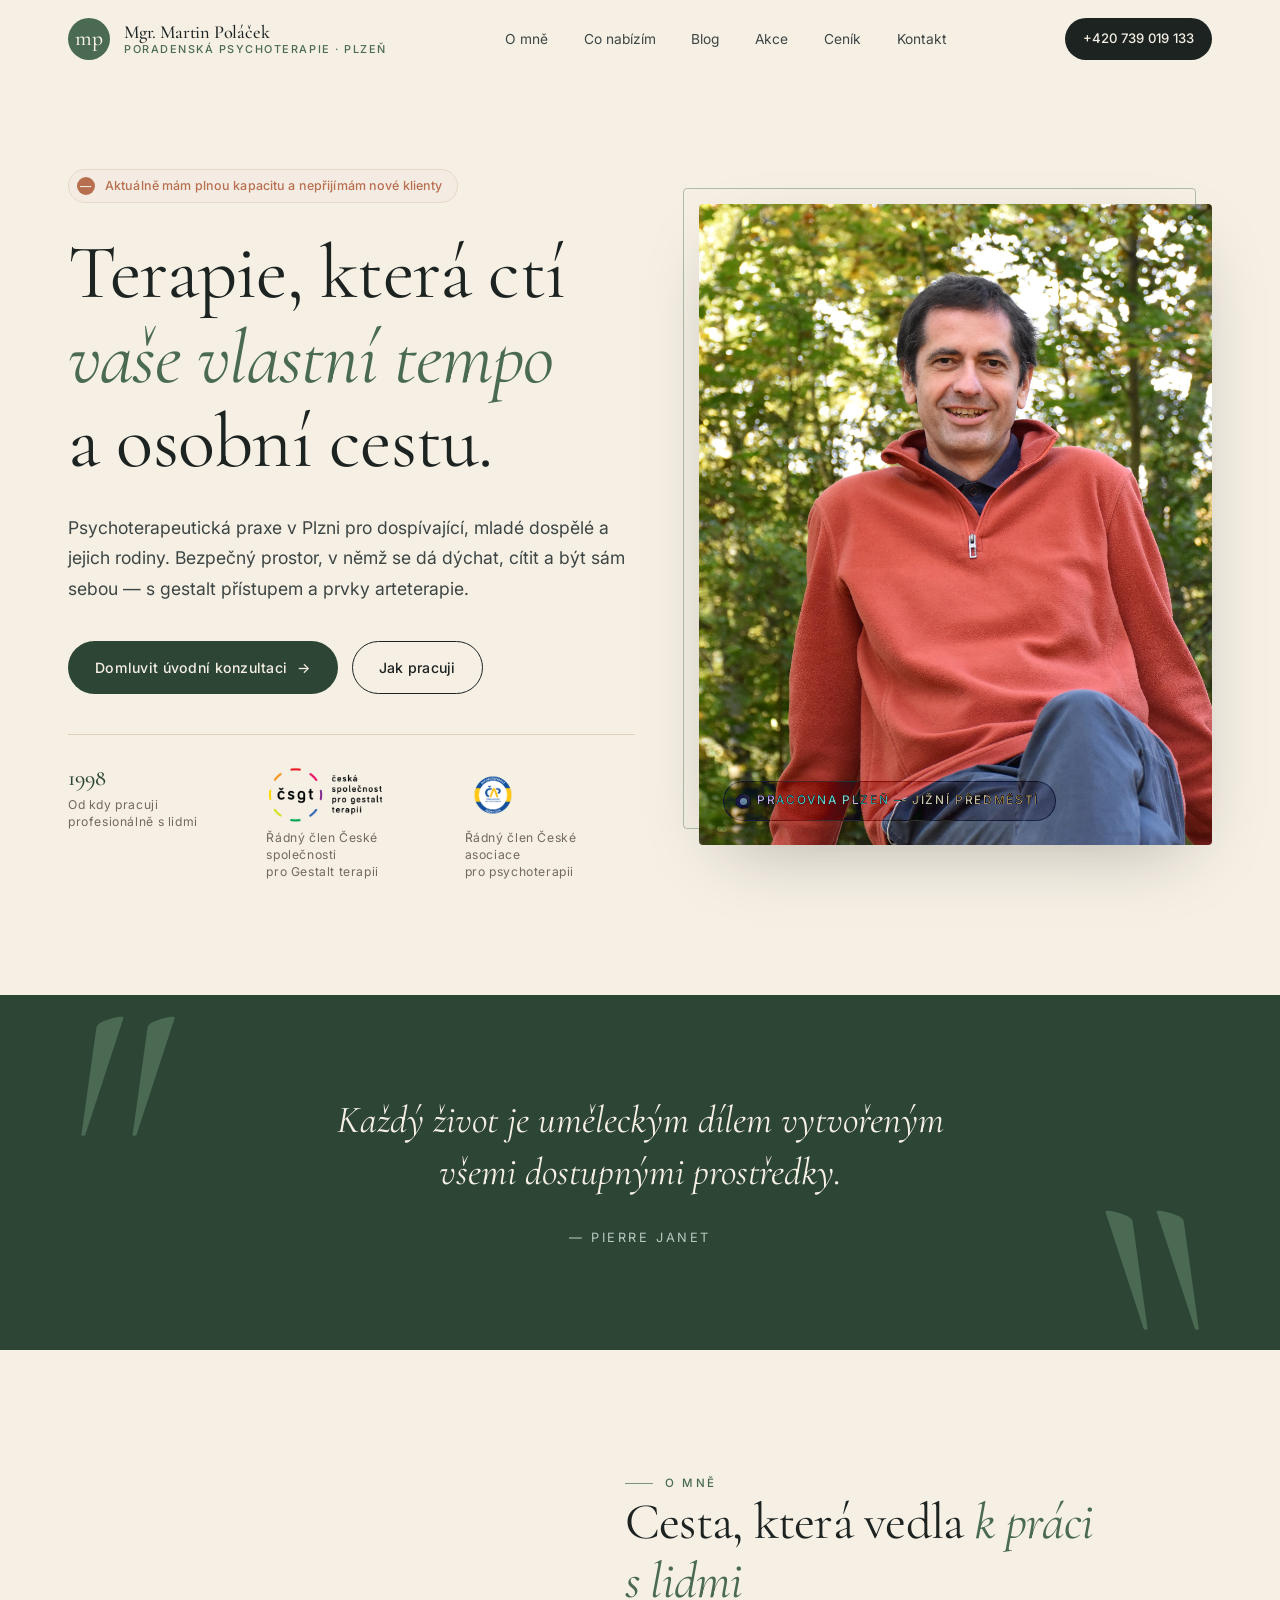
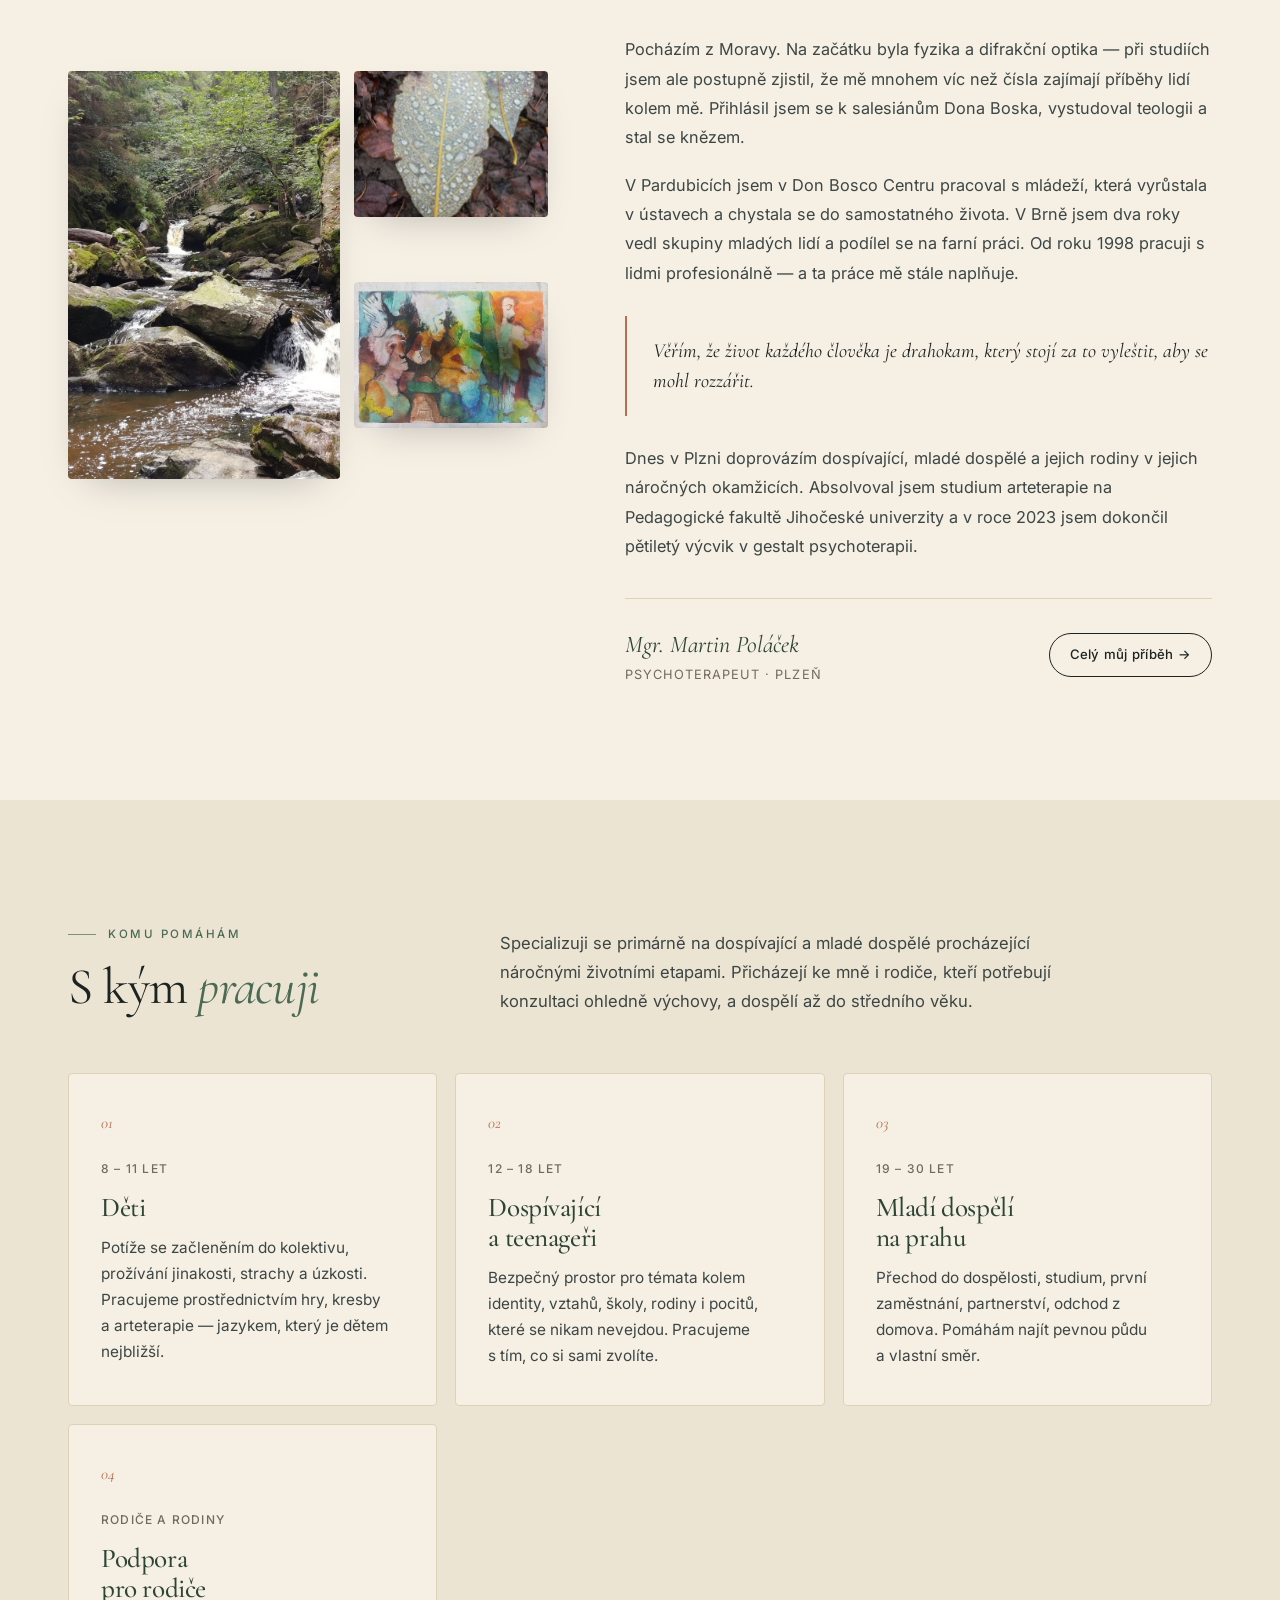
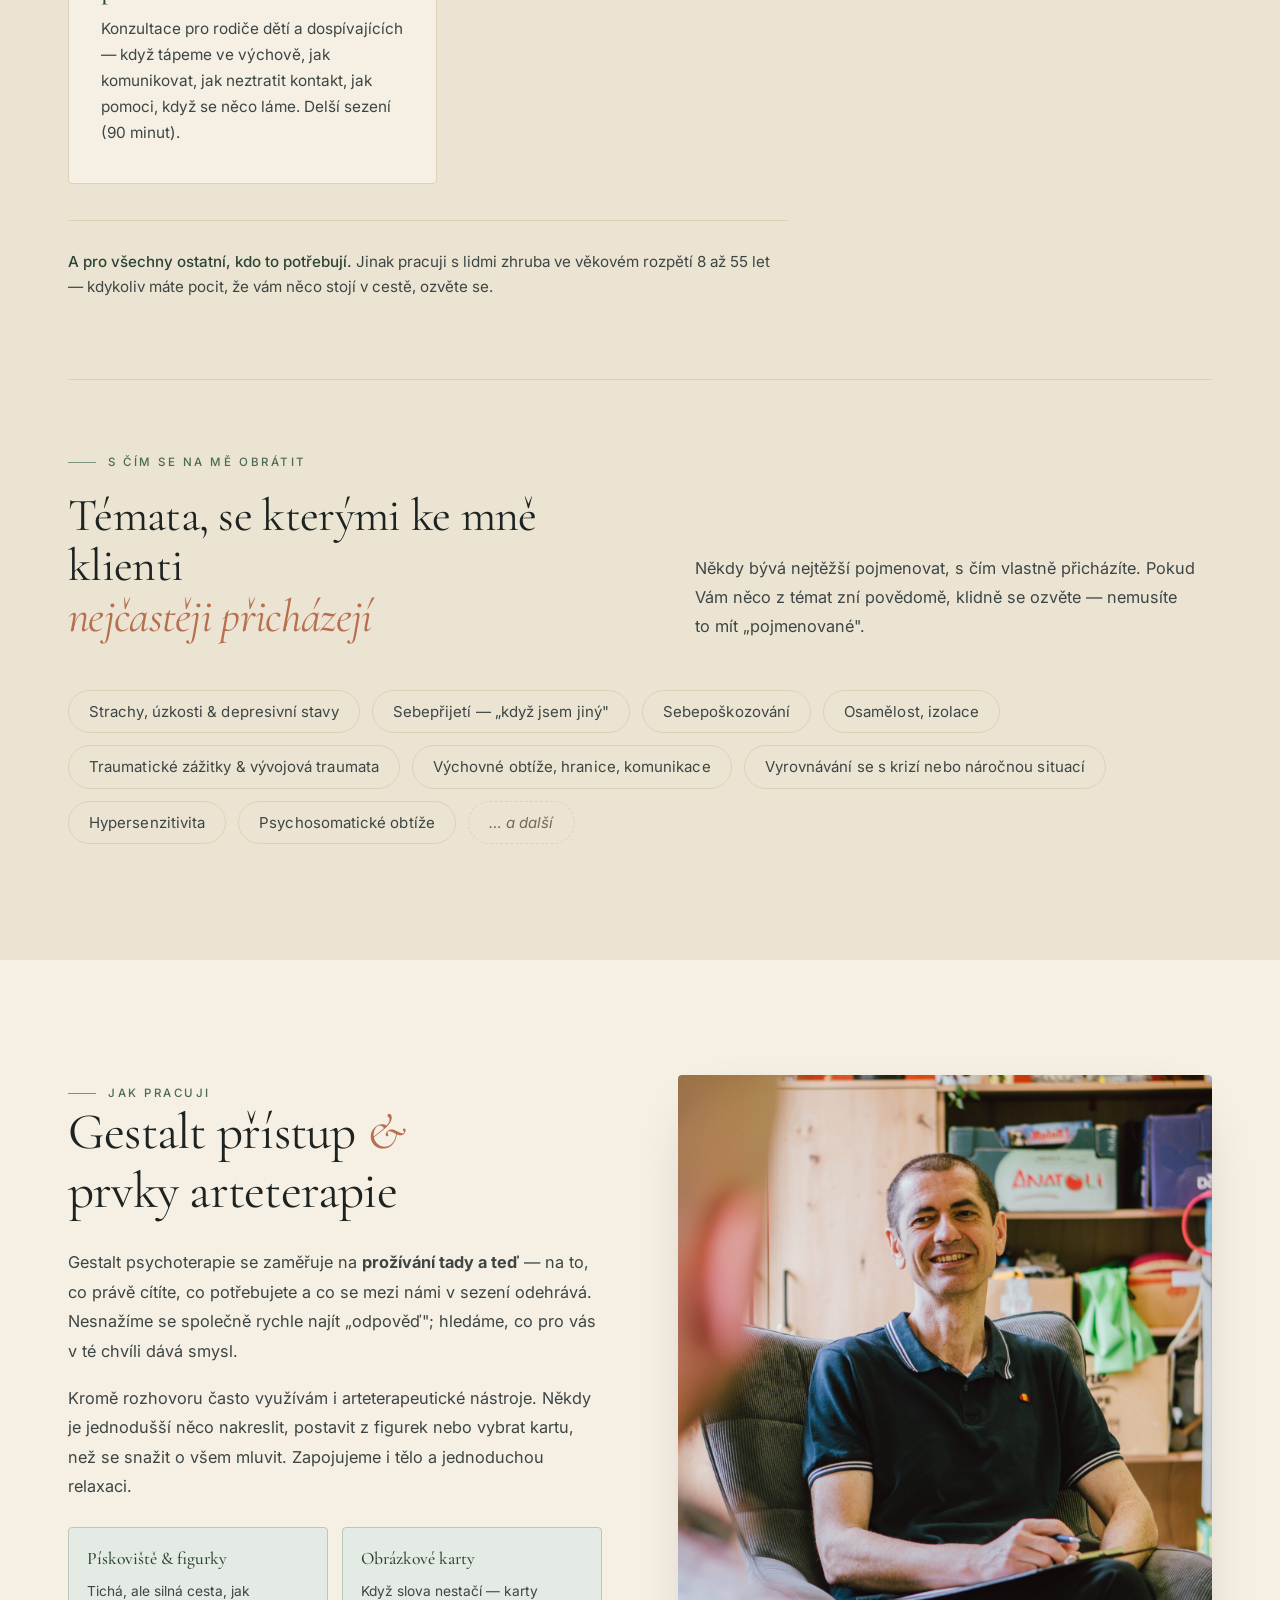
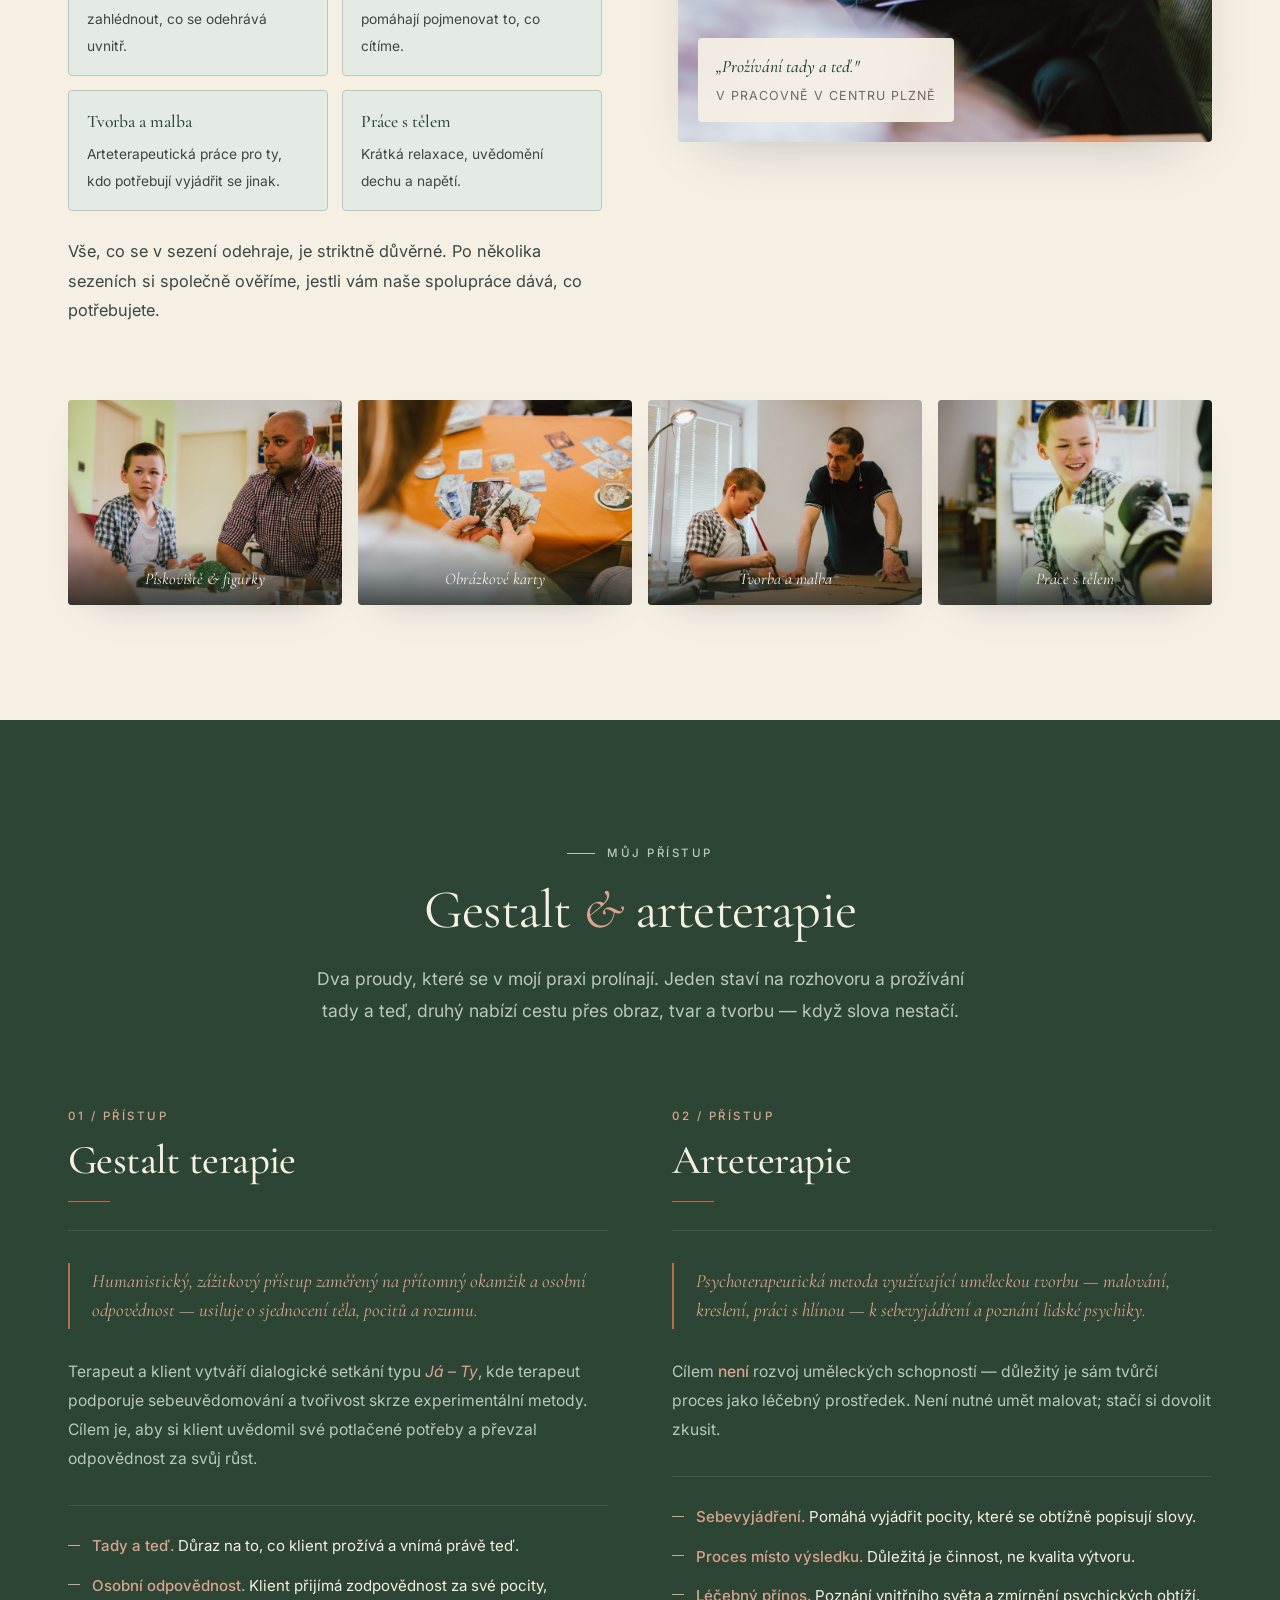
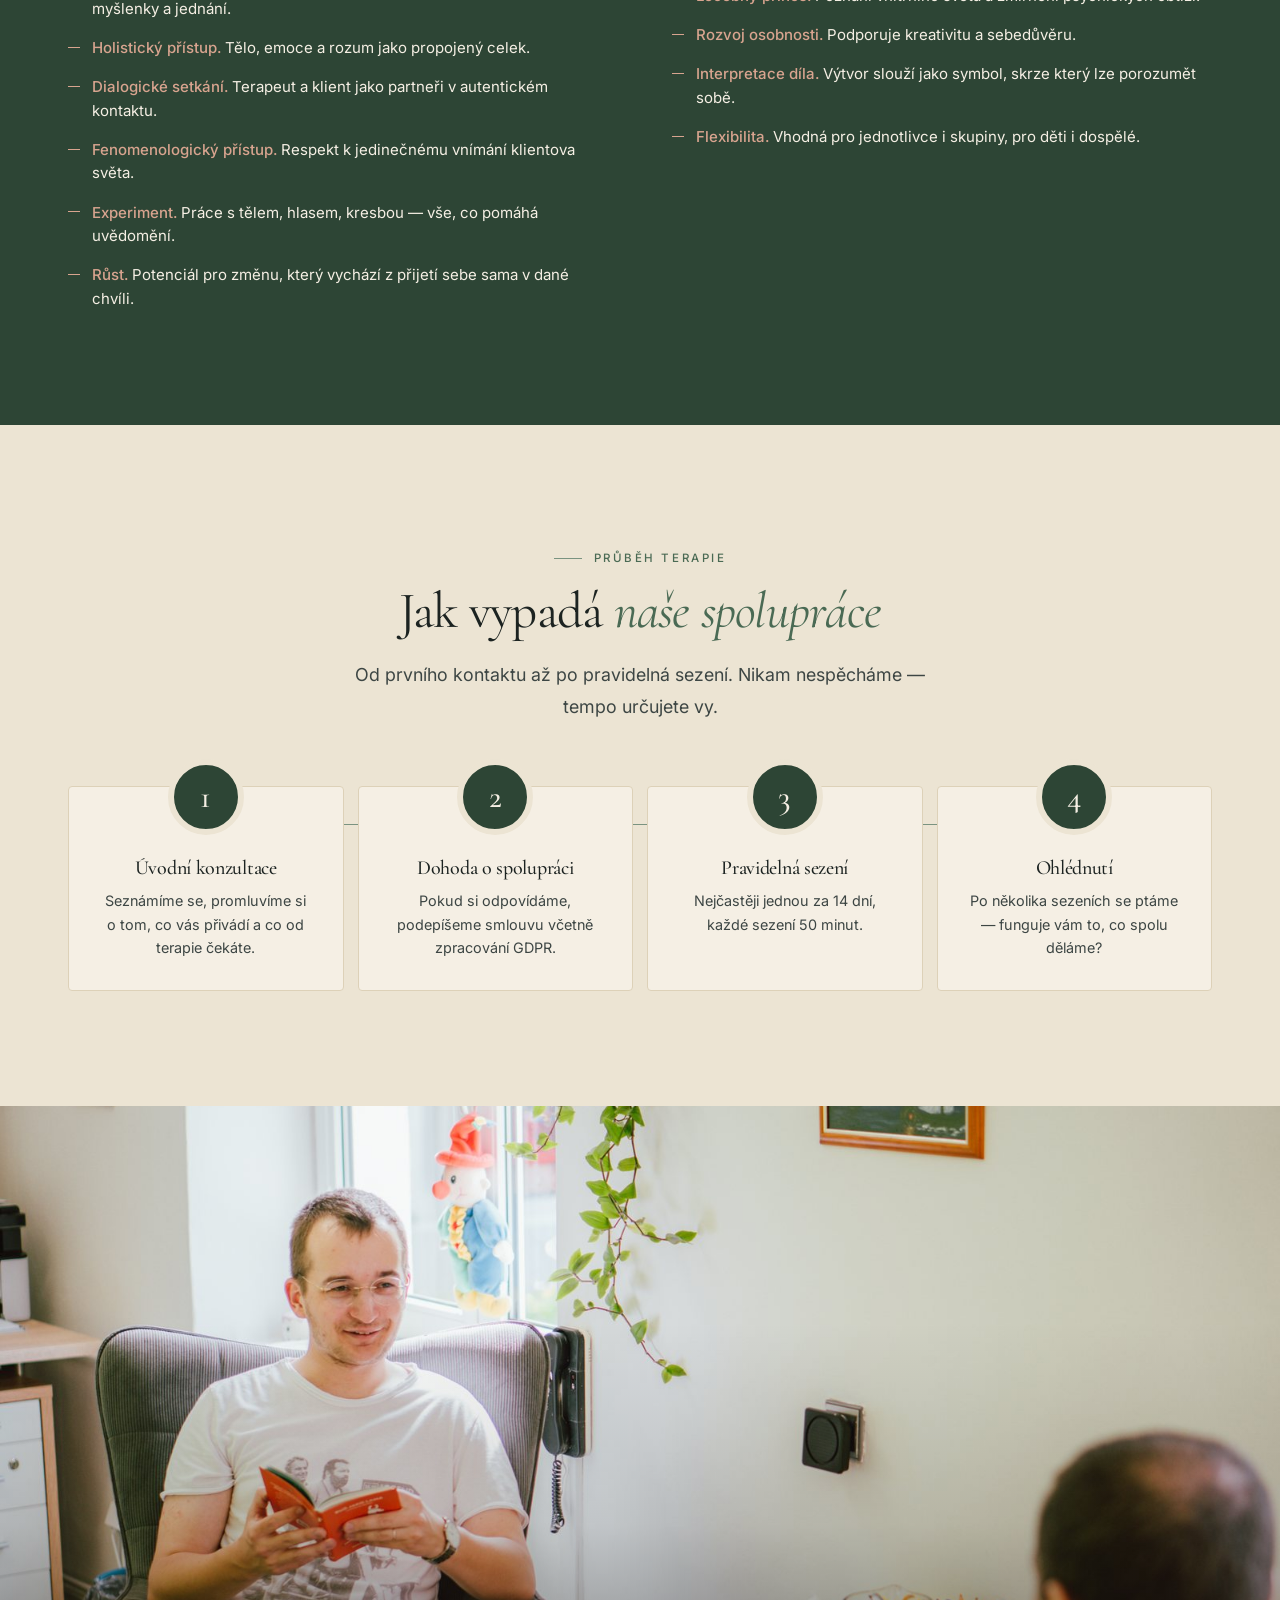
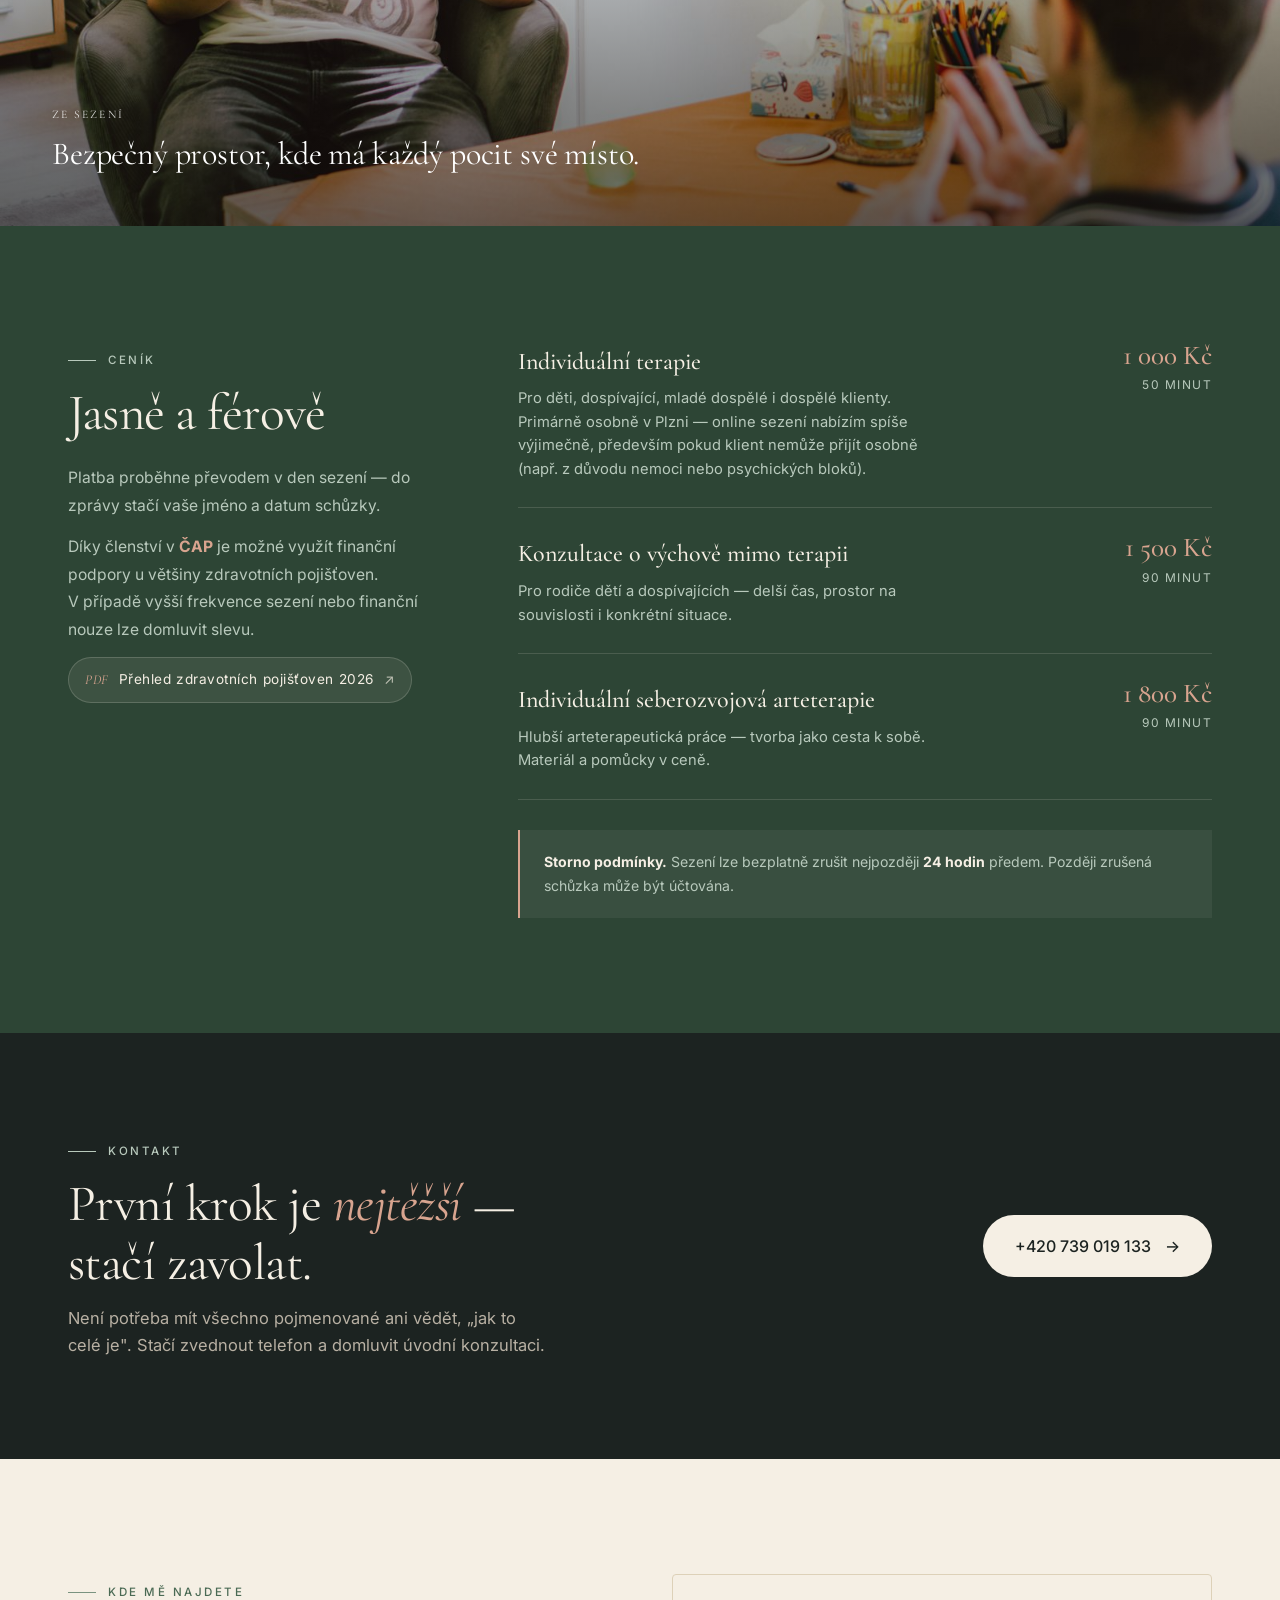
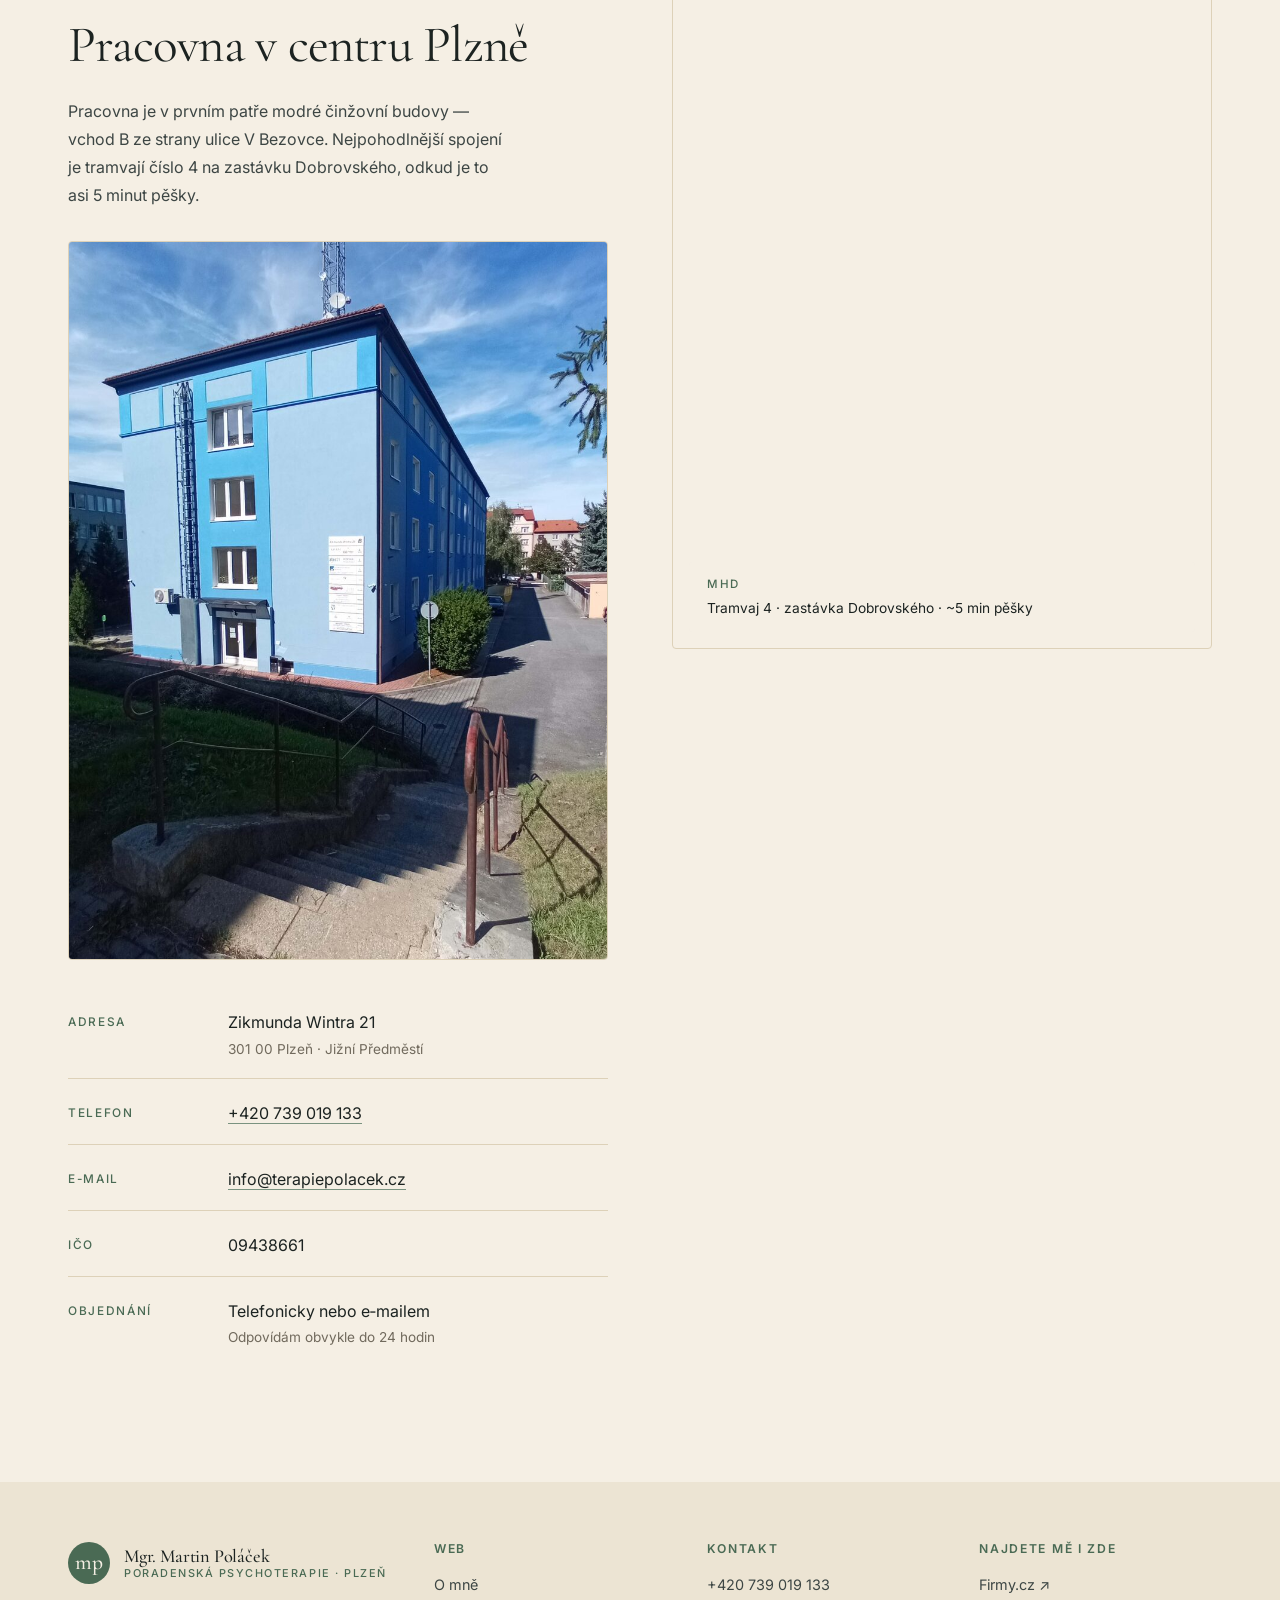
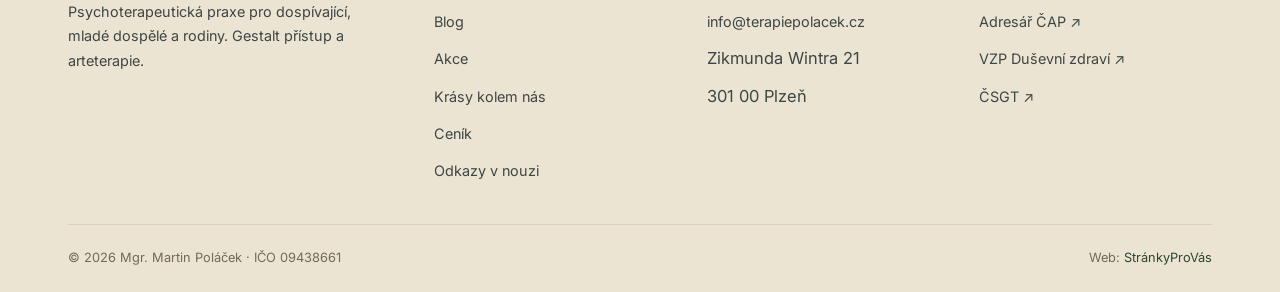
==== commit e837beab: "Polaček: indikátor kapacity -> plná kapacita (na jeho žádost)" ====
--- a/index.html
+++ b/index.html
@@ -4,6 +4,7 @@
   <meta charset="utf-8" />
   <meta name="viewport" content="width=device-width, initial-scale=1" />
   <title>Mgr. Martin Poláček — psychoterapie Plzeň | gestalt přístup & arteterapie</title>
+    <link rel="canonical" href="https://terapiepolacek.cz/">
   <meta name="description" content="Psychoterapie v Plzni — individuální terapie pro dospívající, mladé dospělé a rodiny. Gestalt přístup, arteterapie. Mgr. Martin Poláček, Zikmunda Wintra 21." />
   <meta name="theme-color" content="#f5efe4" />
   <link rel="preconnect" href="https://fonts.gstatic.com" crossorigin />
@@ -790,9 +791,9 @@
     <div class="hero-grid">
       <div class="hero-text" data-r>
         <!-- Stav kapacity: pro přepnutí na "plná kapacita" vrať třídu "full", dot "—" a text "Aktuálně mám plnou kapacitu a nepřijímám nové klienty" -->
-        <div class="hero-badge">
-          <span class="hb-dot">✓</span>
-          <span>Aktuálně přijímám nové klienty</span>
+        <div class="hero-badge full">
+          <span class="hb-dot">—</span>
+          <span>Aktuálně mám plnou kapacitu a nepřijímám nové klienty</span>
         </div>
         <h1 class="hero-title serif">
           Terapie, která&nbsp;ctí<br>
@@ -1372,7 +1373,7 @@
           <li><a href="blog.html">Blog</a></li>
           <li><a href="akce.html">Akce</a></li>
           <li><a href="krasy-kolem-nas.html">Krásy kolem nás</a></li>
-          <li><a href="#cenik">Ceník</a></li>
+          <li><a href="cenik/">Ceník</a></li>
           <li><a href="odkazy.html">Odkazy v&nbsp;nouzi</a></li>
         </ul>
       </div>
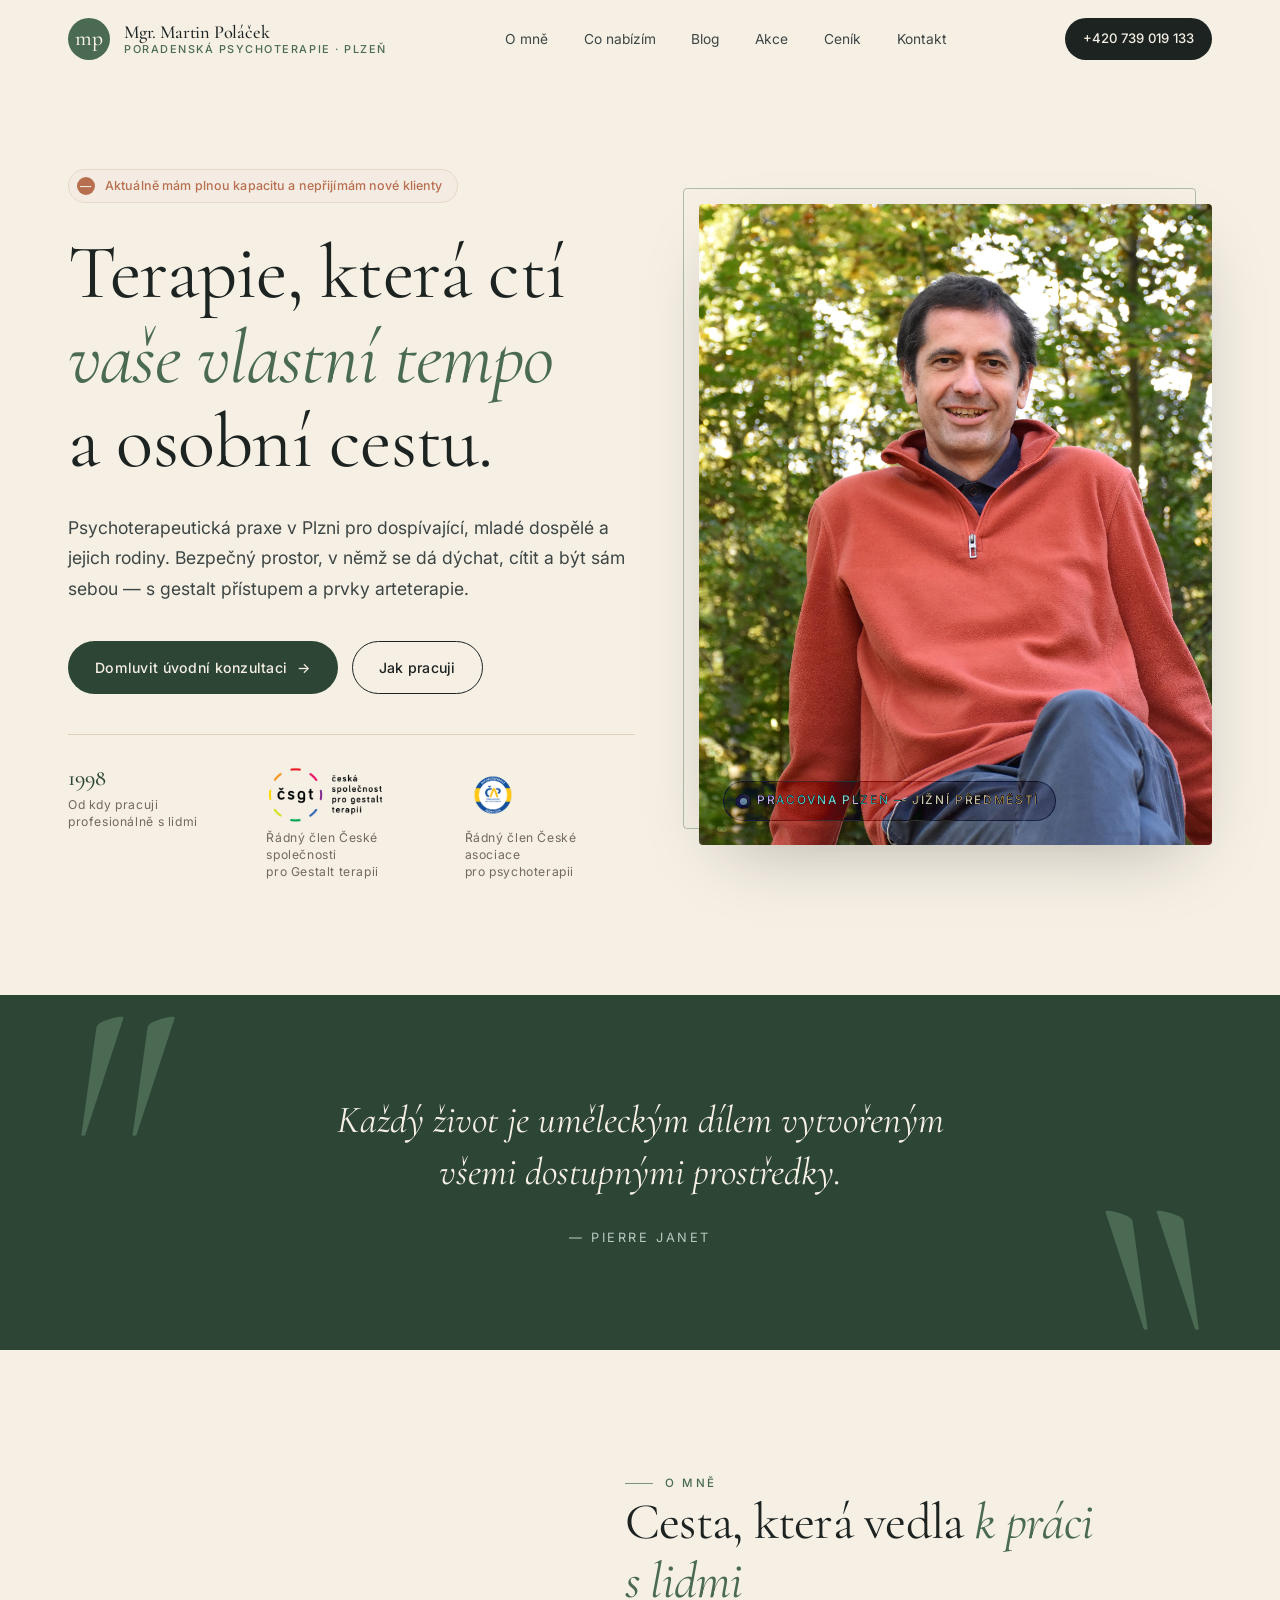
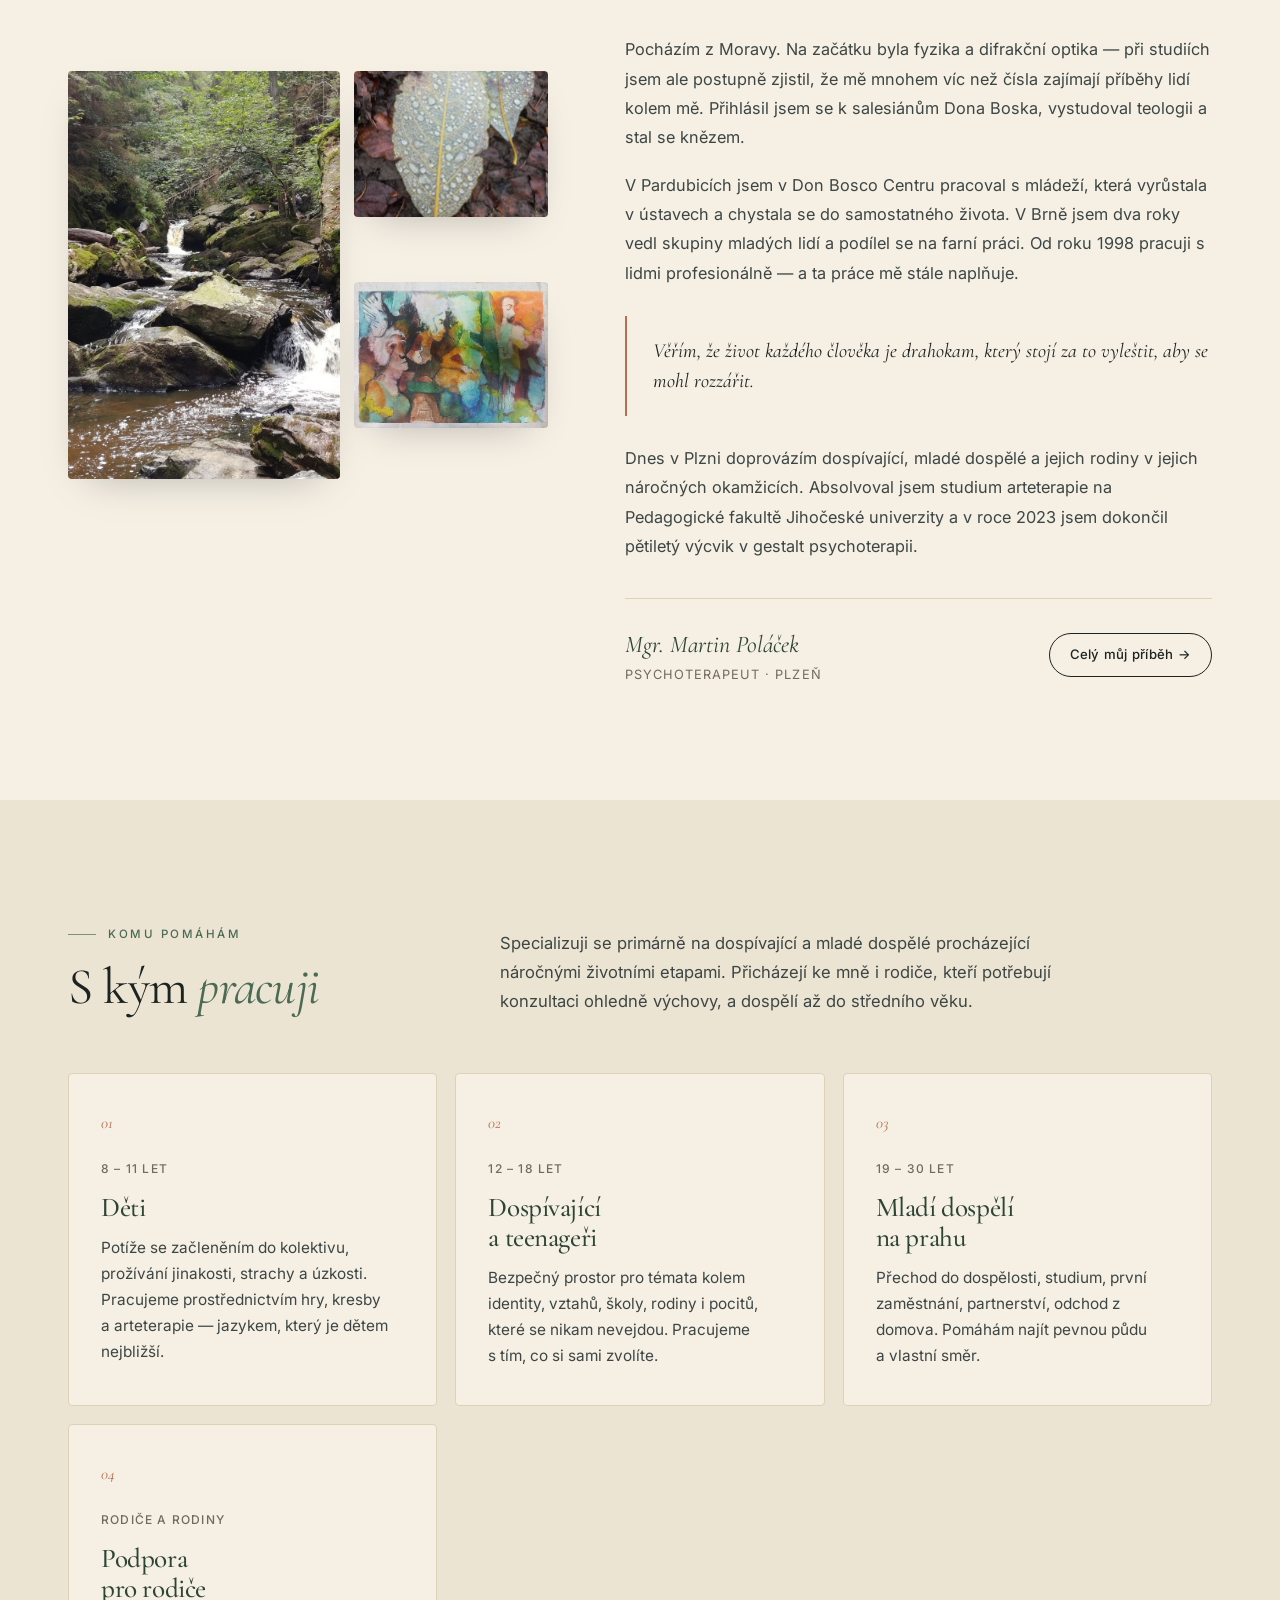
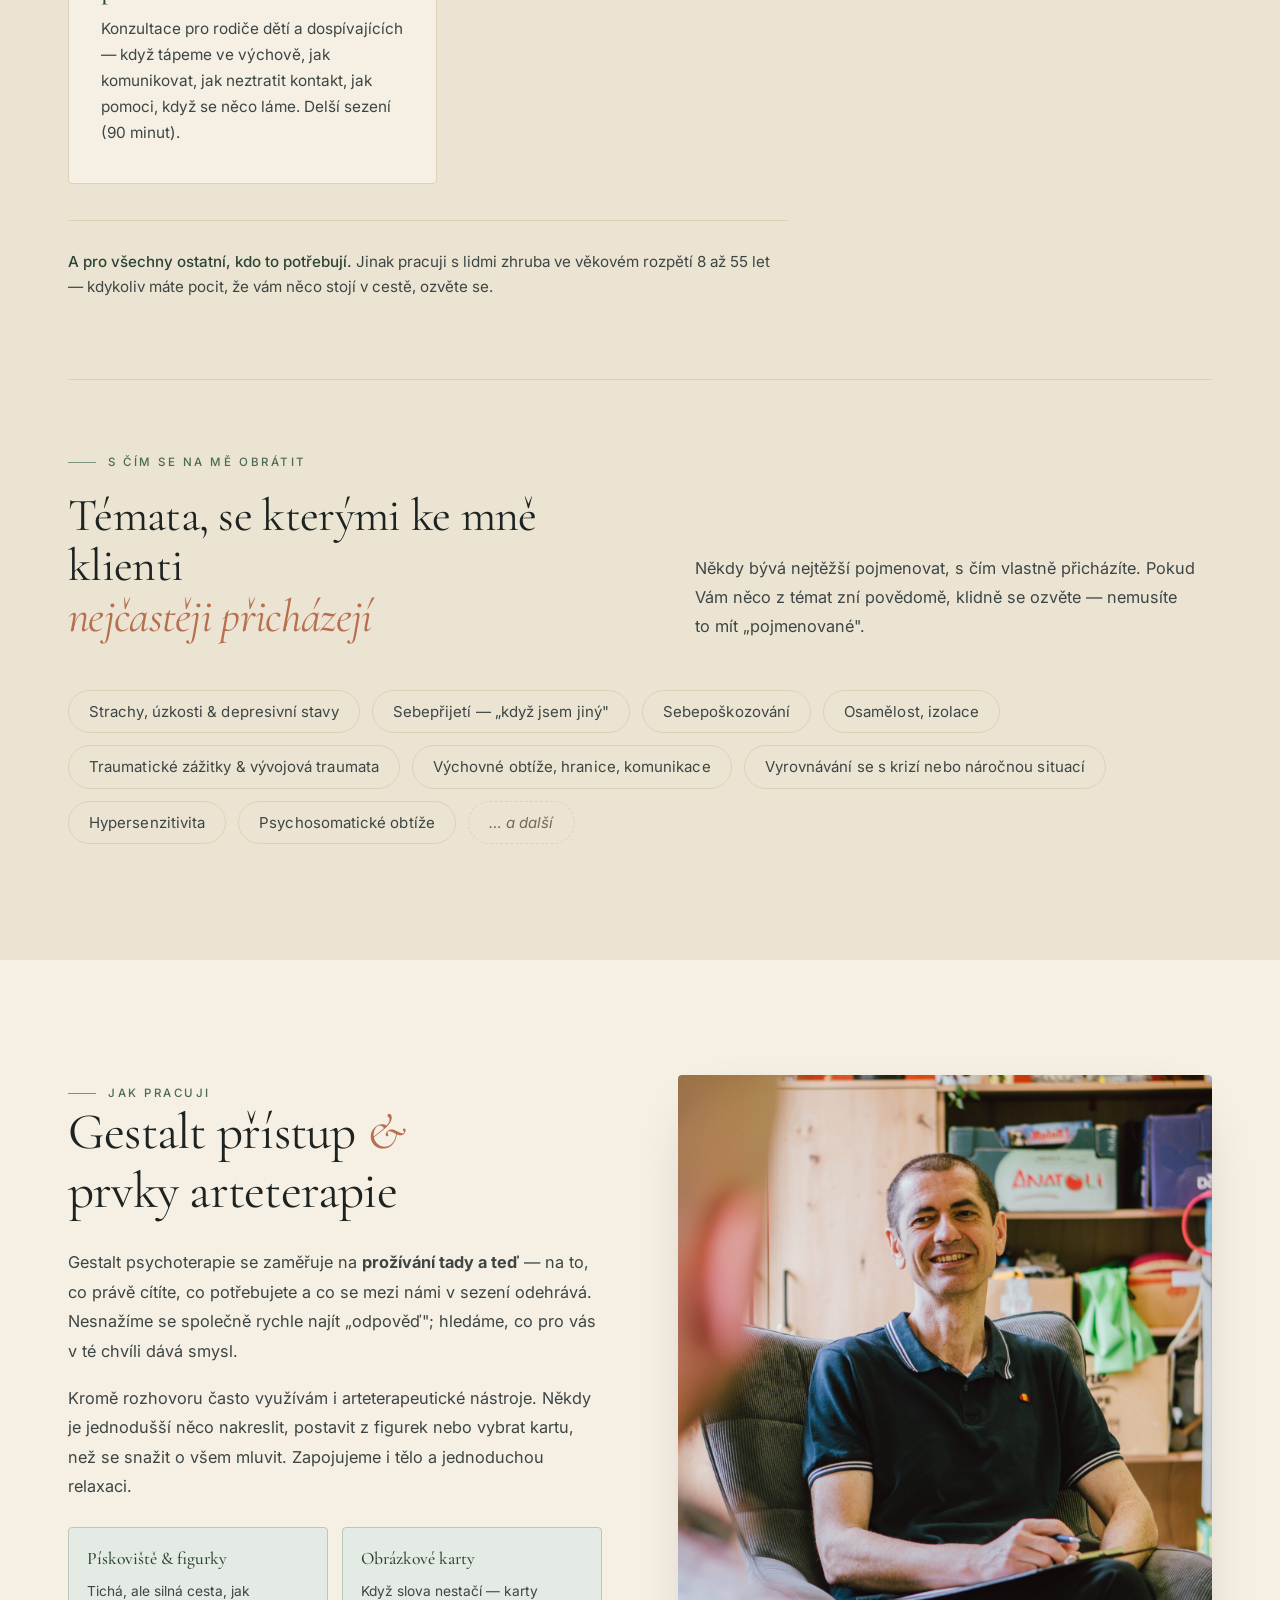
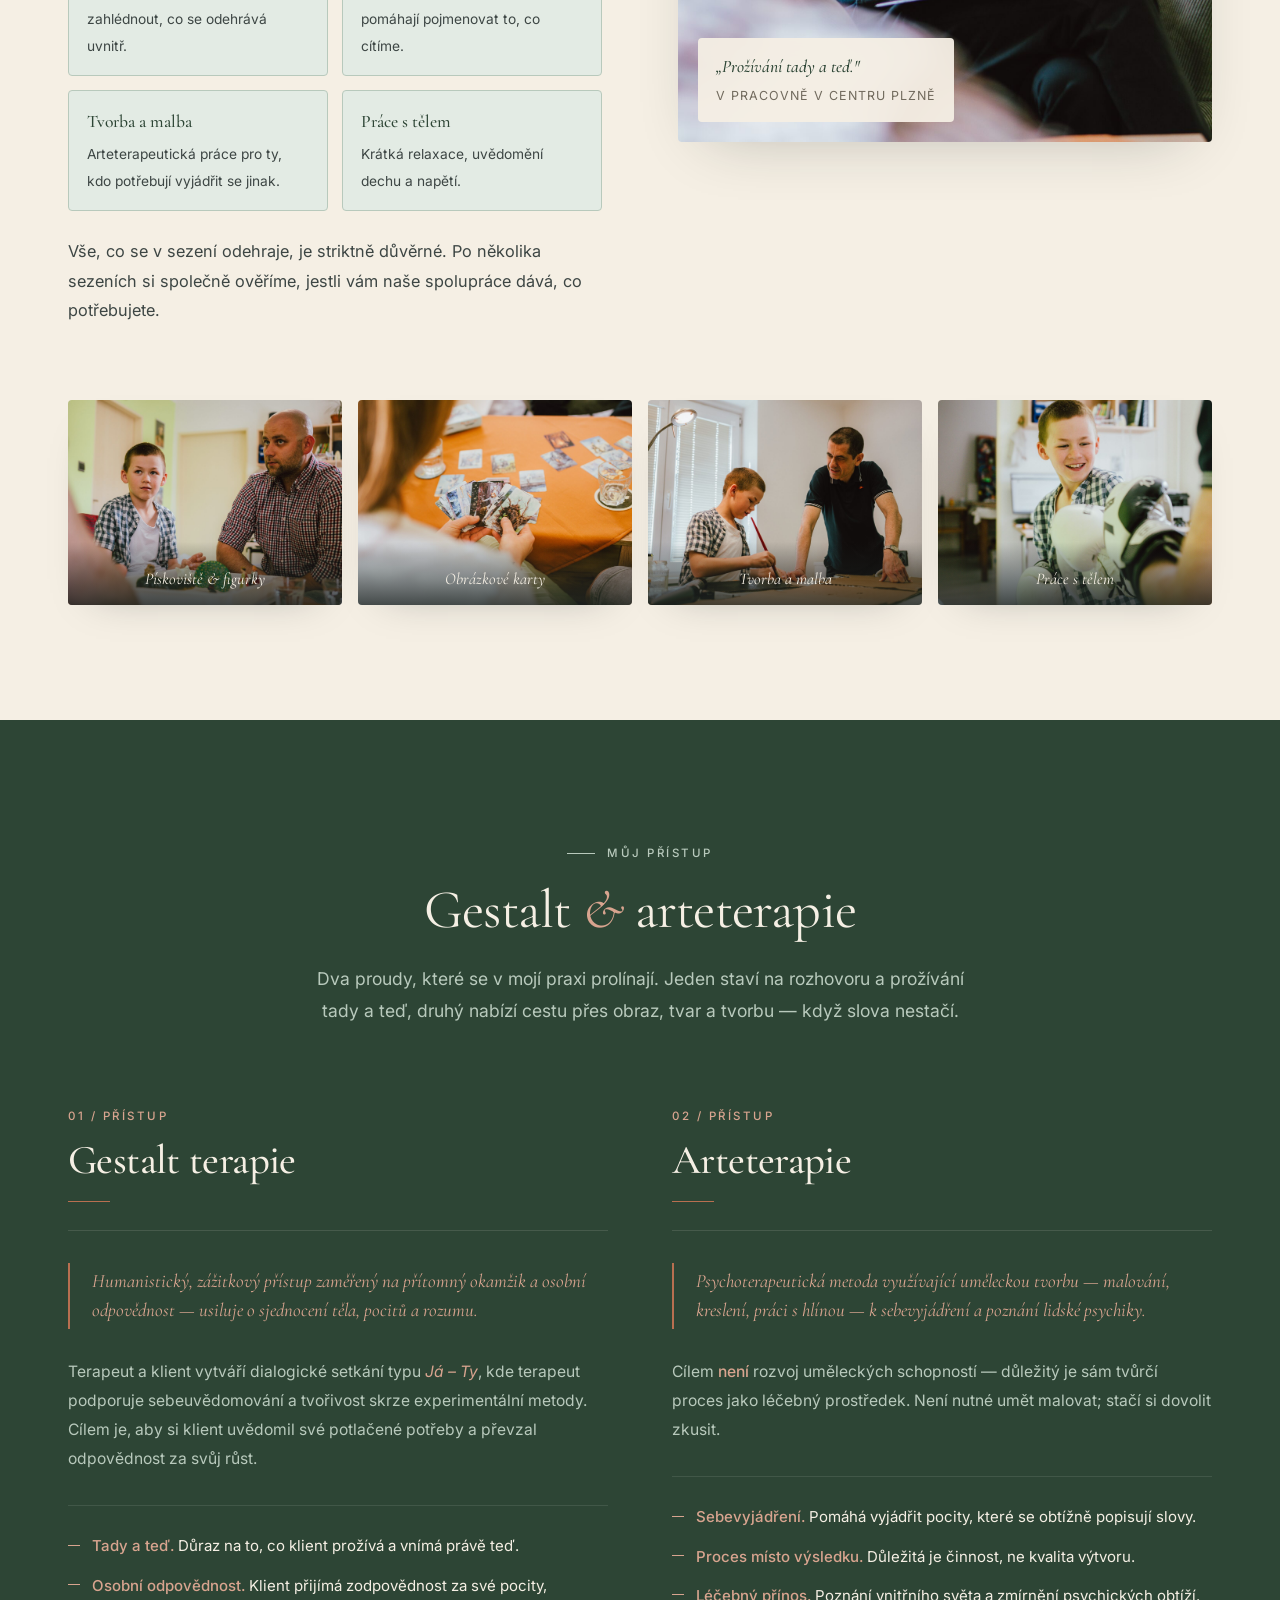
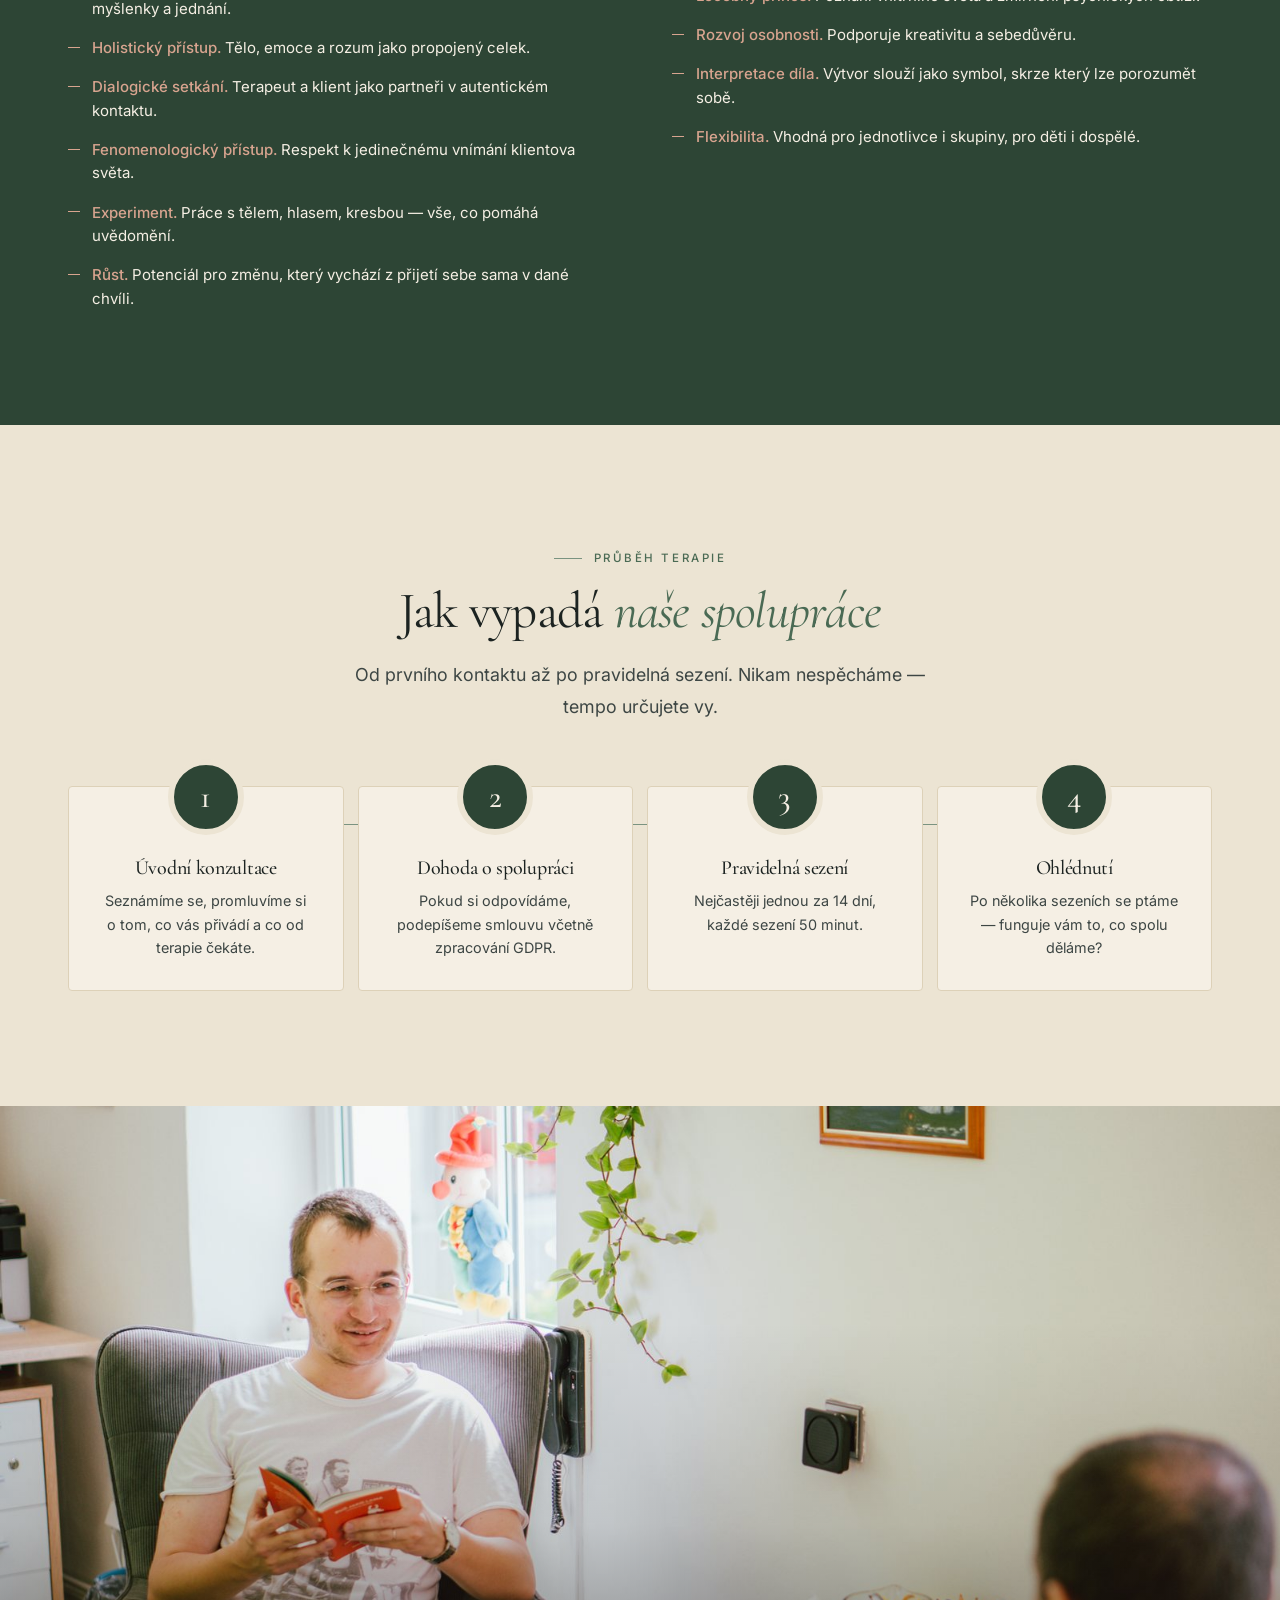
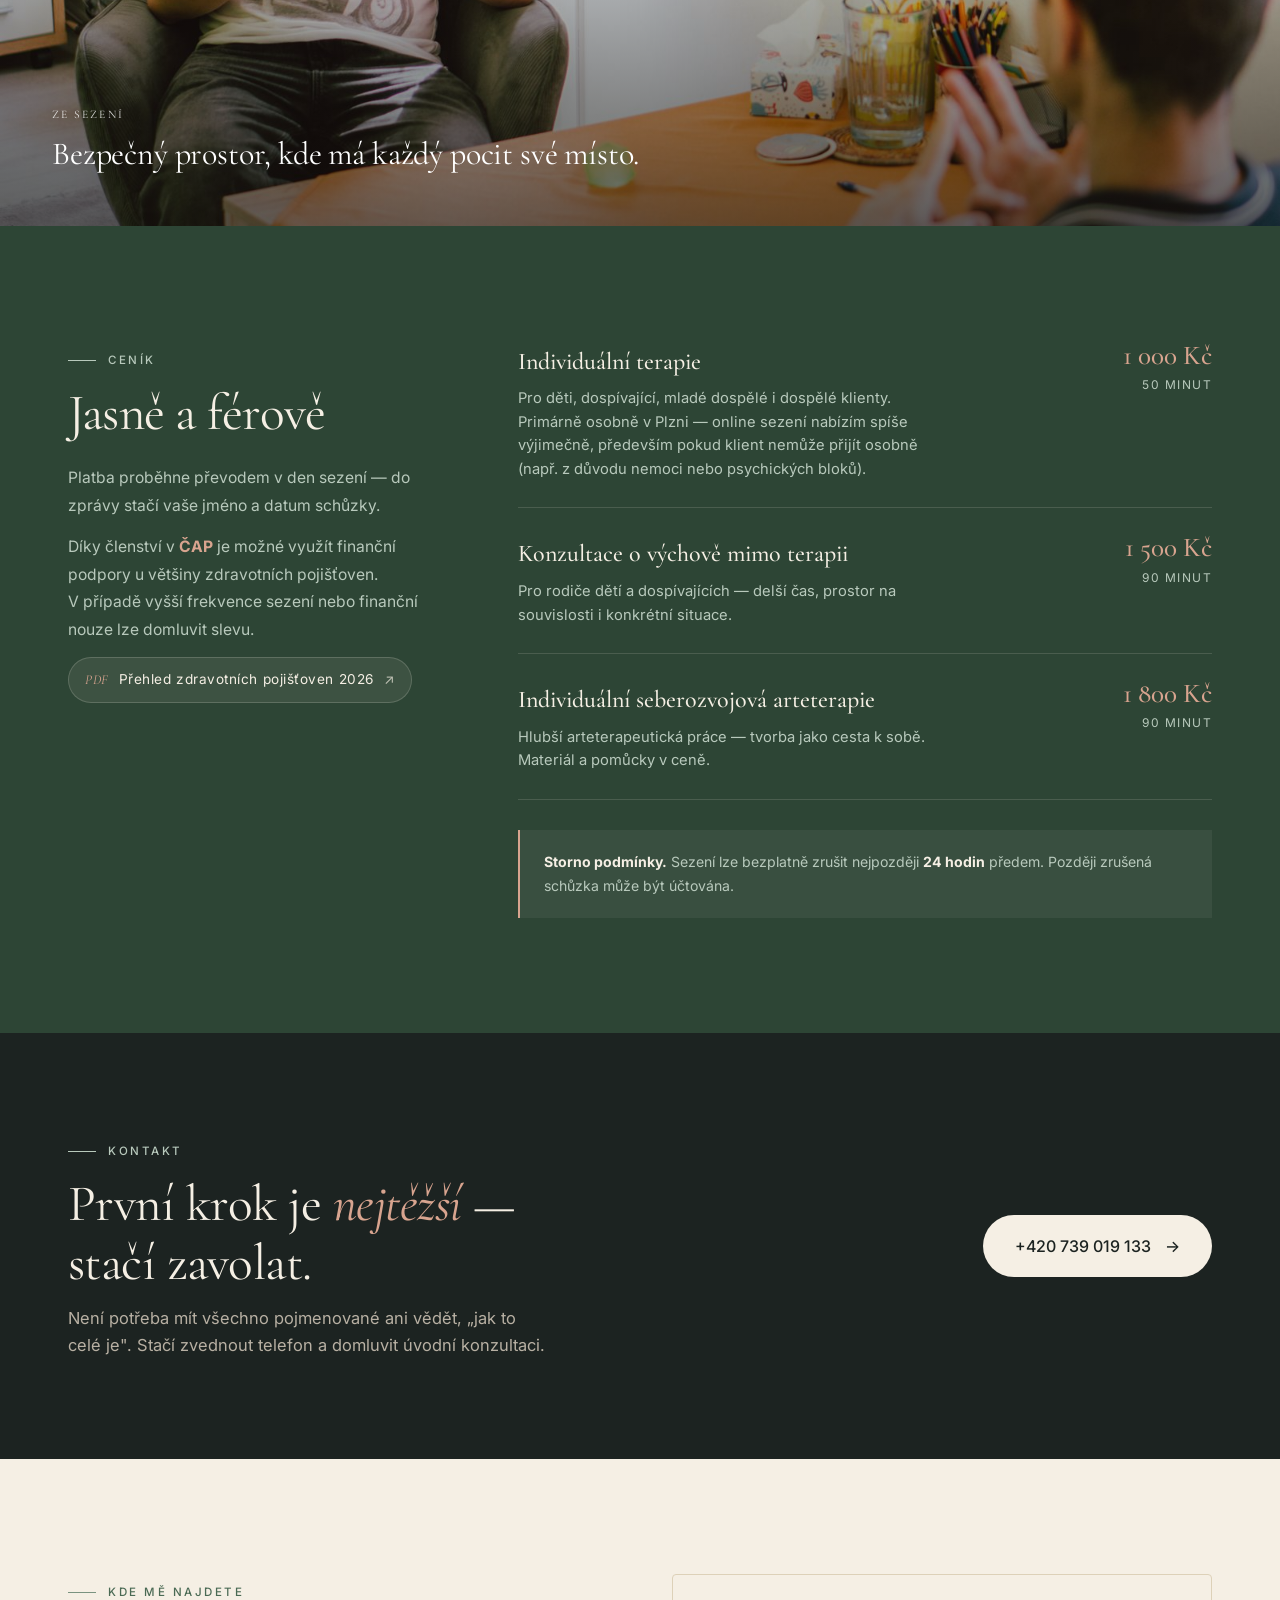
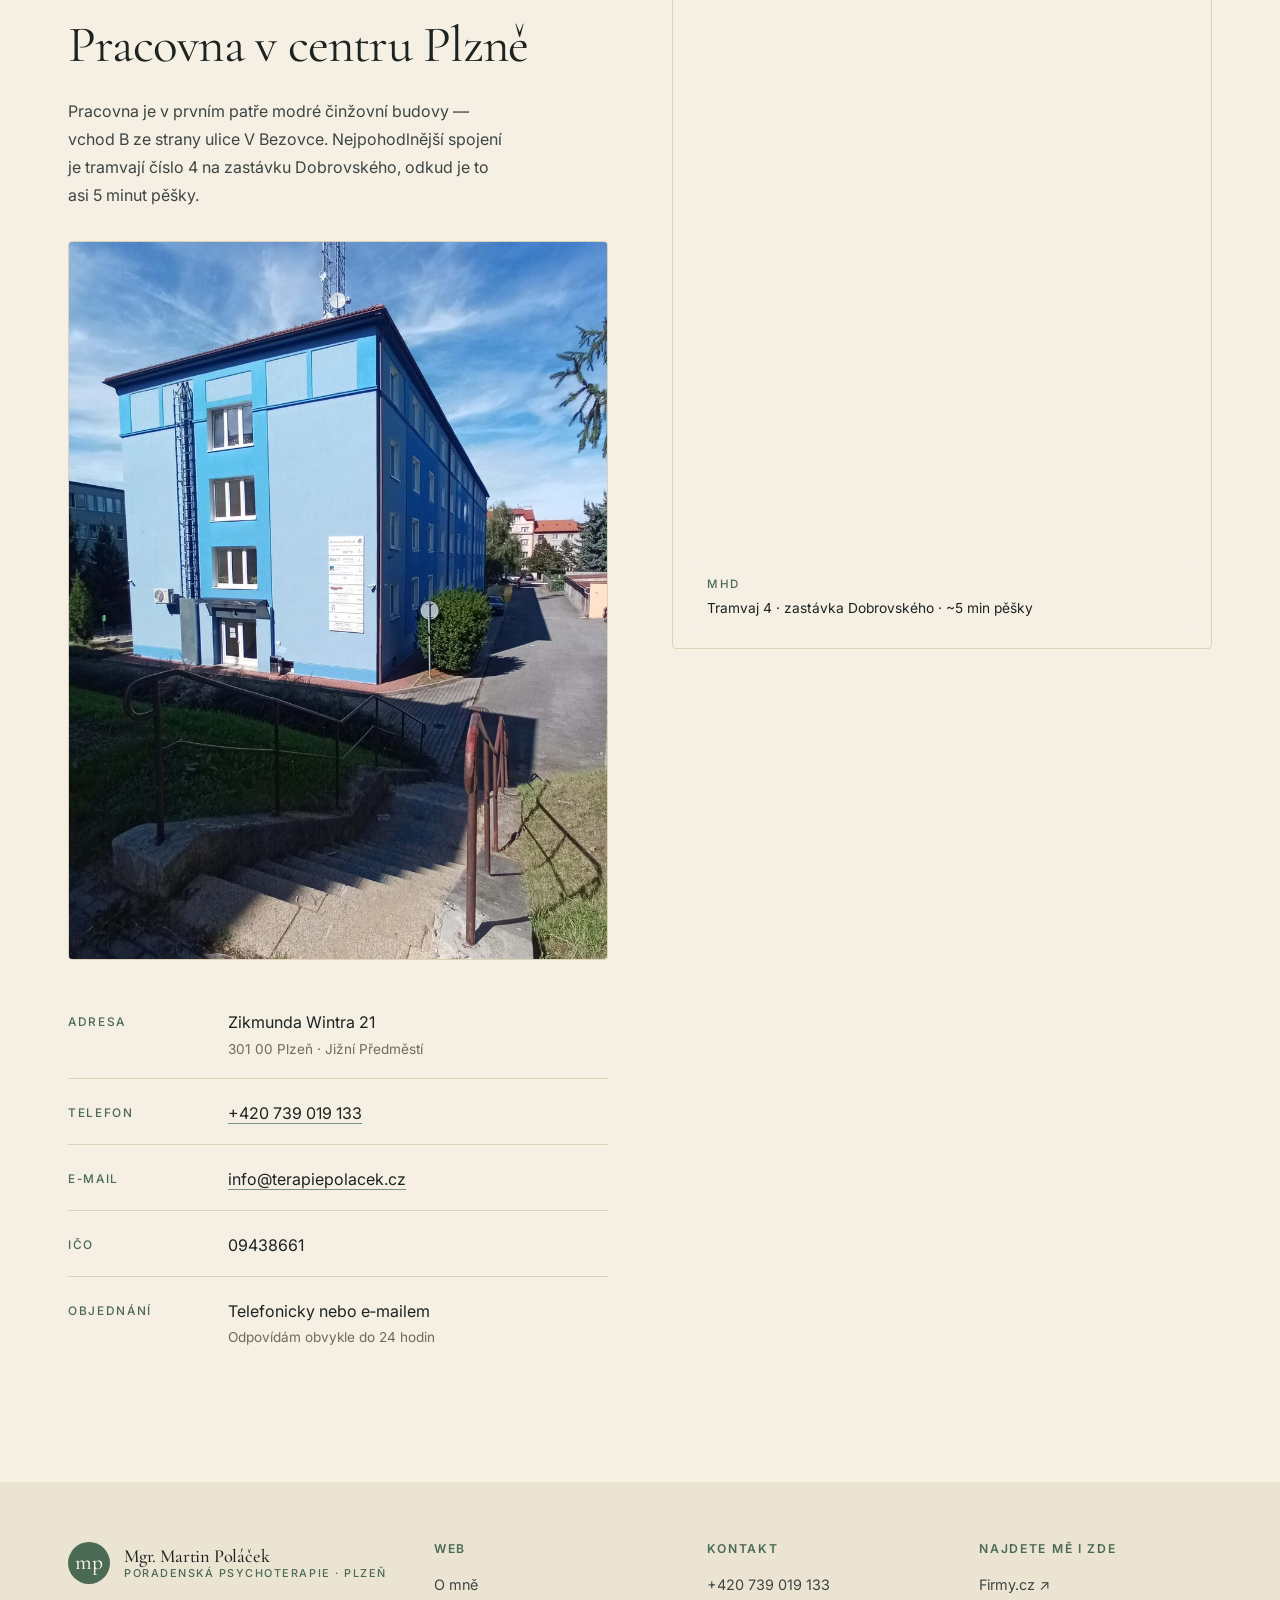
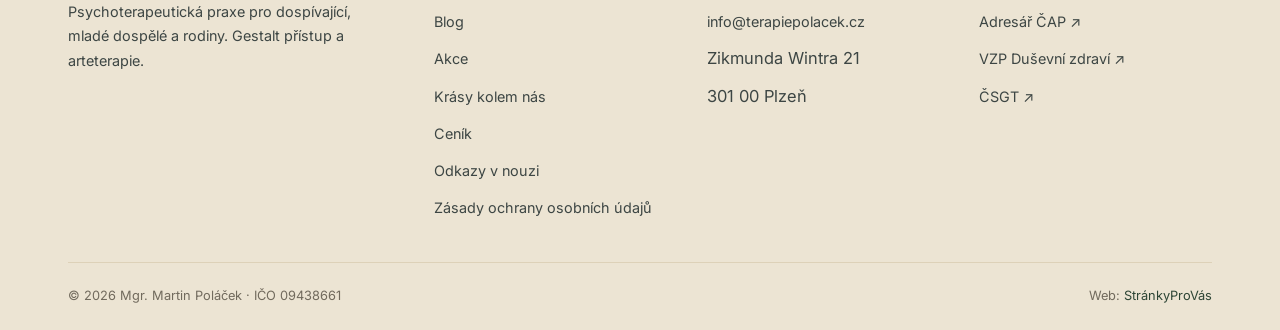
==== commit d71b67e8: "Patička: odkaz na Zásady ochrany osobních údajů" ====
--- a/index.html
+++ b/index.html
@@ -1375,6 +1375,7 @@
           <li><a href="krasy-kolem-nas.html">Krásy kolem nás</a></li>
           <li><a href="cenik/">Ceník</a></li>
           <li><a href="odkazy.html">Odkazy v&nbsp;nouzi</a></li>
+          <li><a href="zasady-ochrany-osobnich-udaju.html">Zásady ochrany osobních údajů</a></li>
         </ul>
       </div>
 
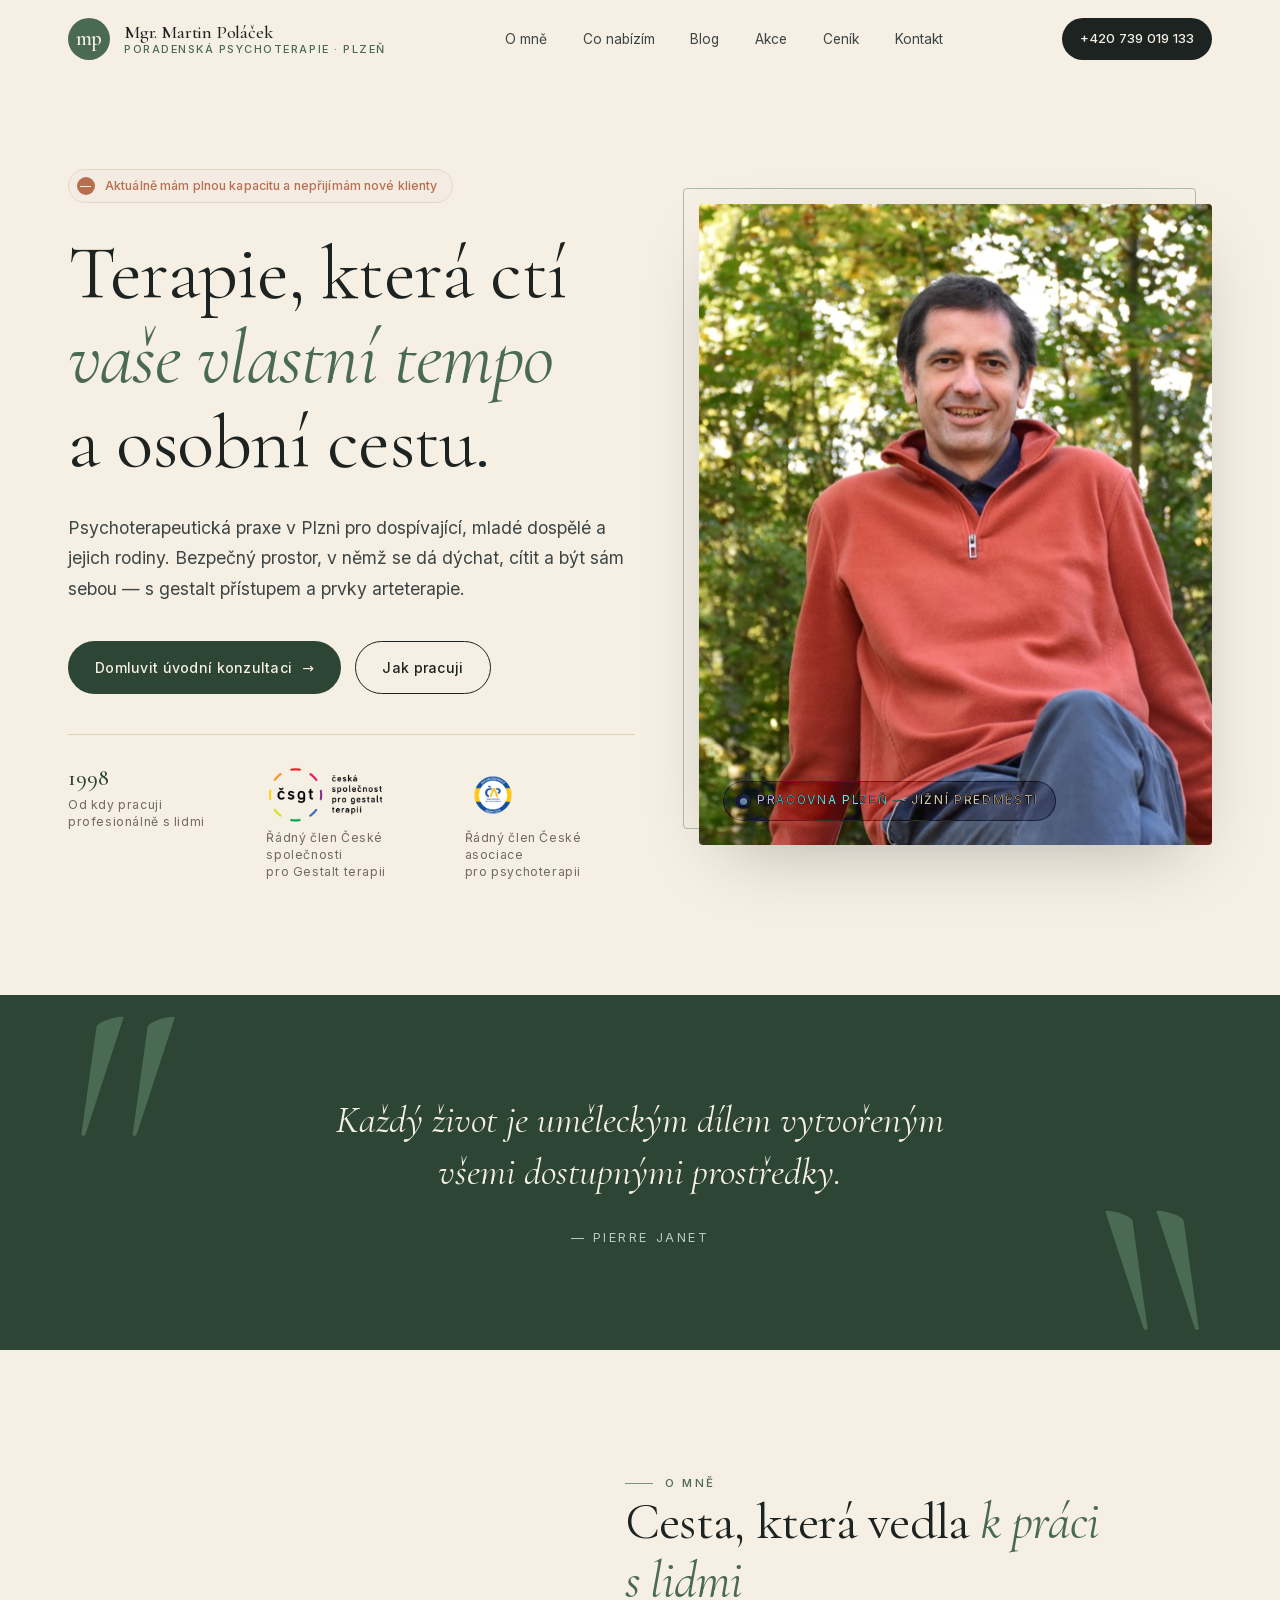
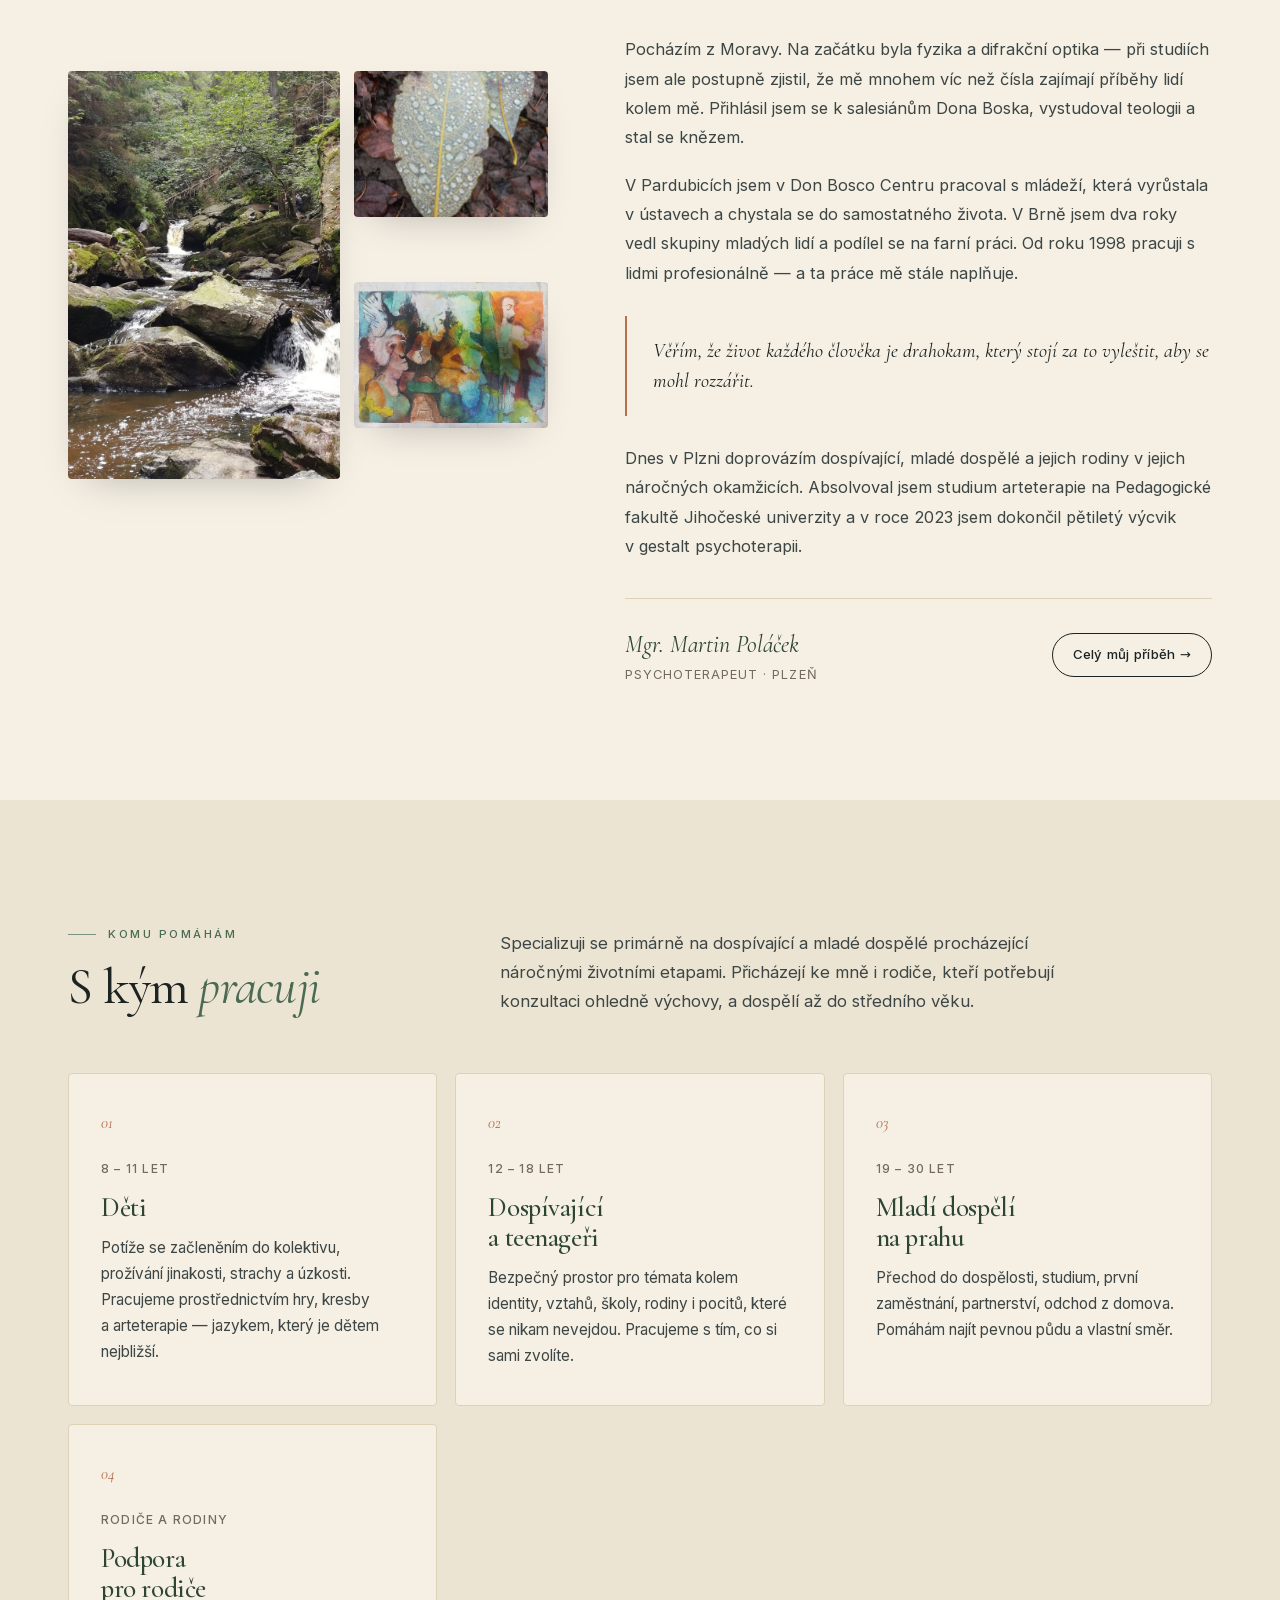
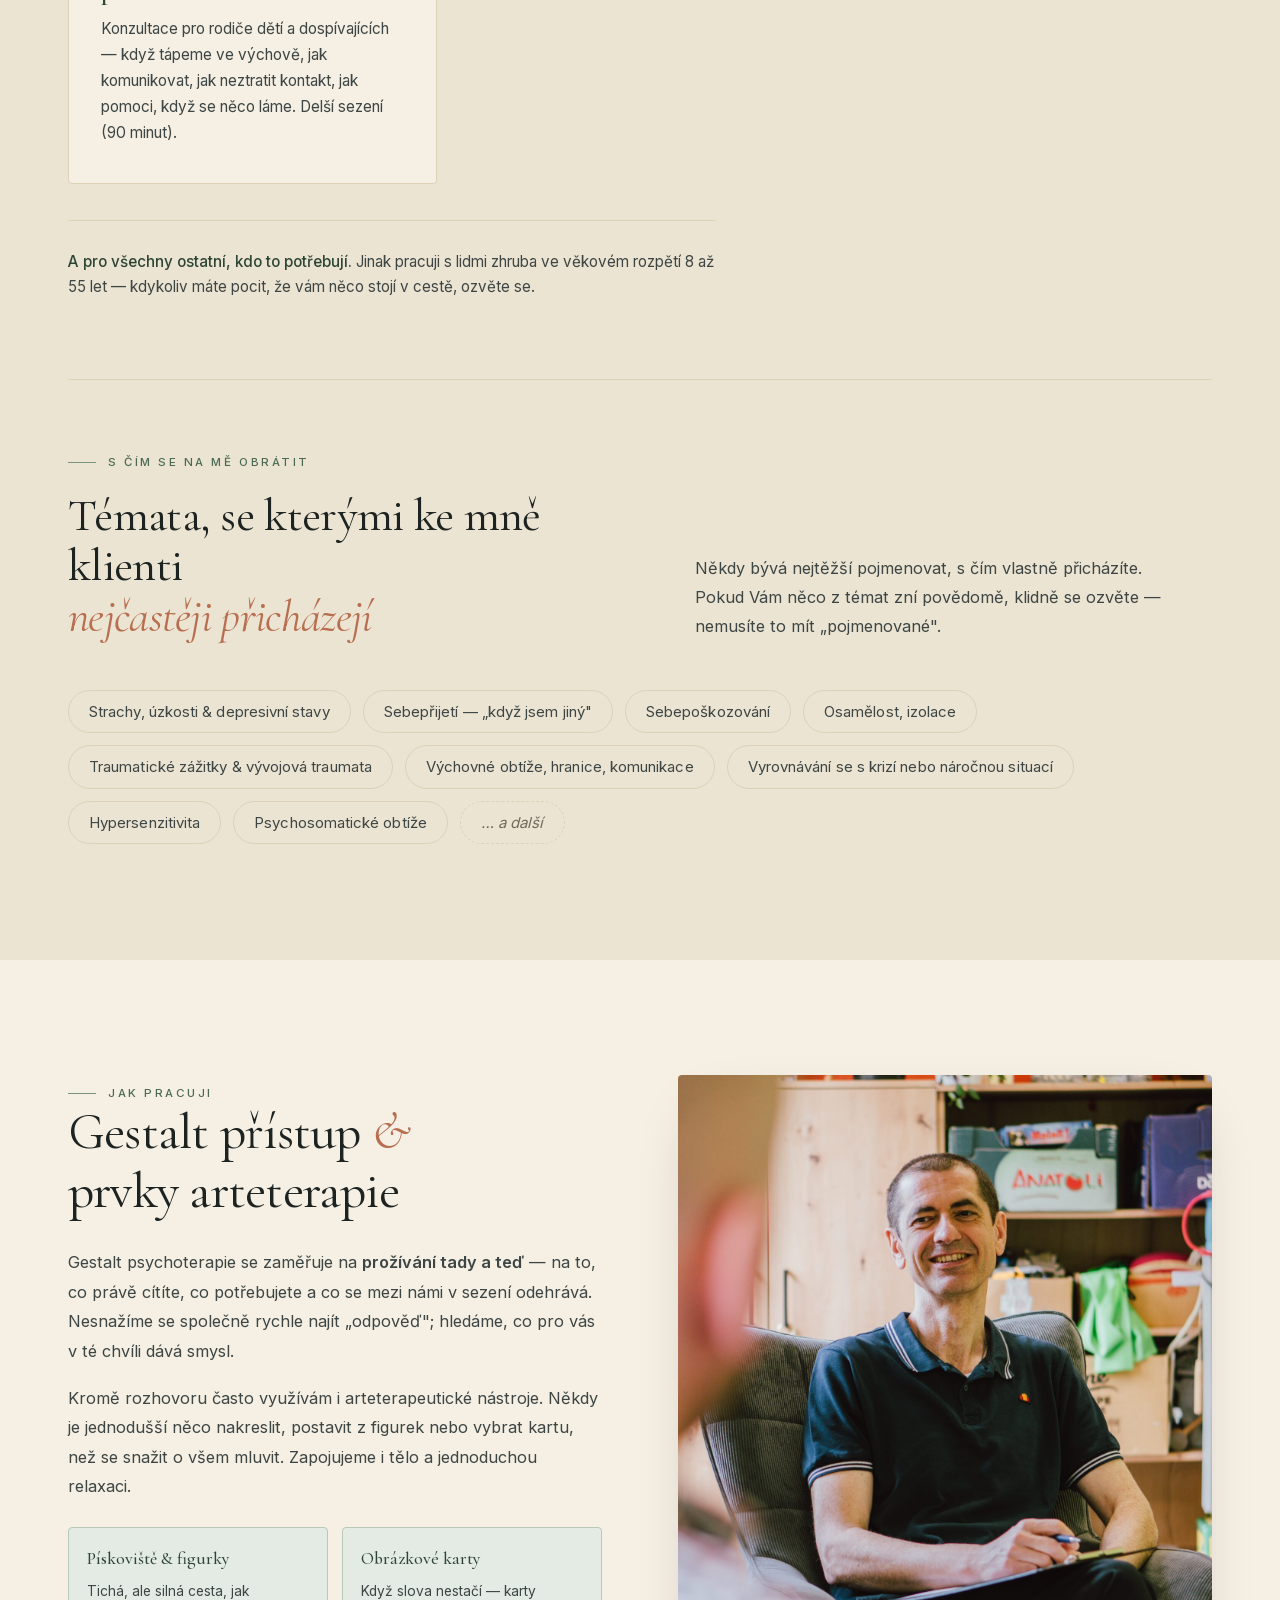
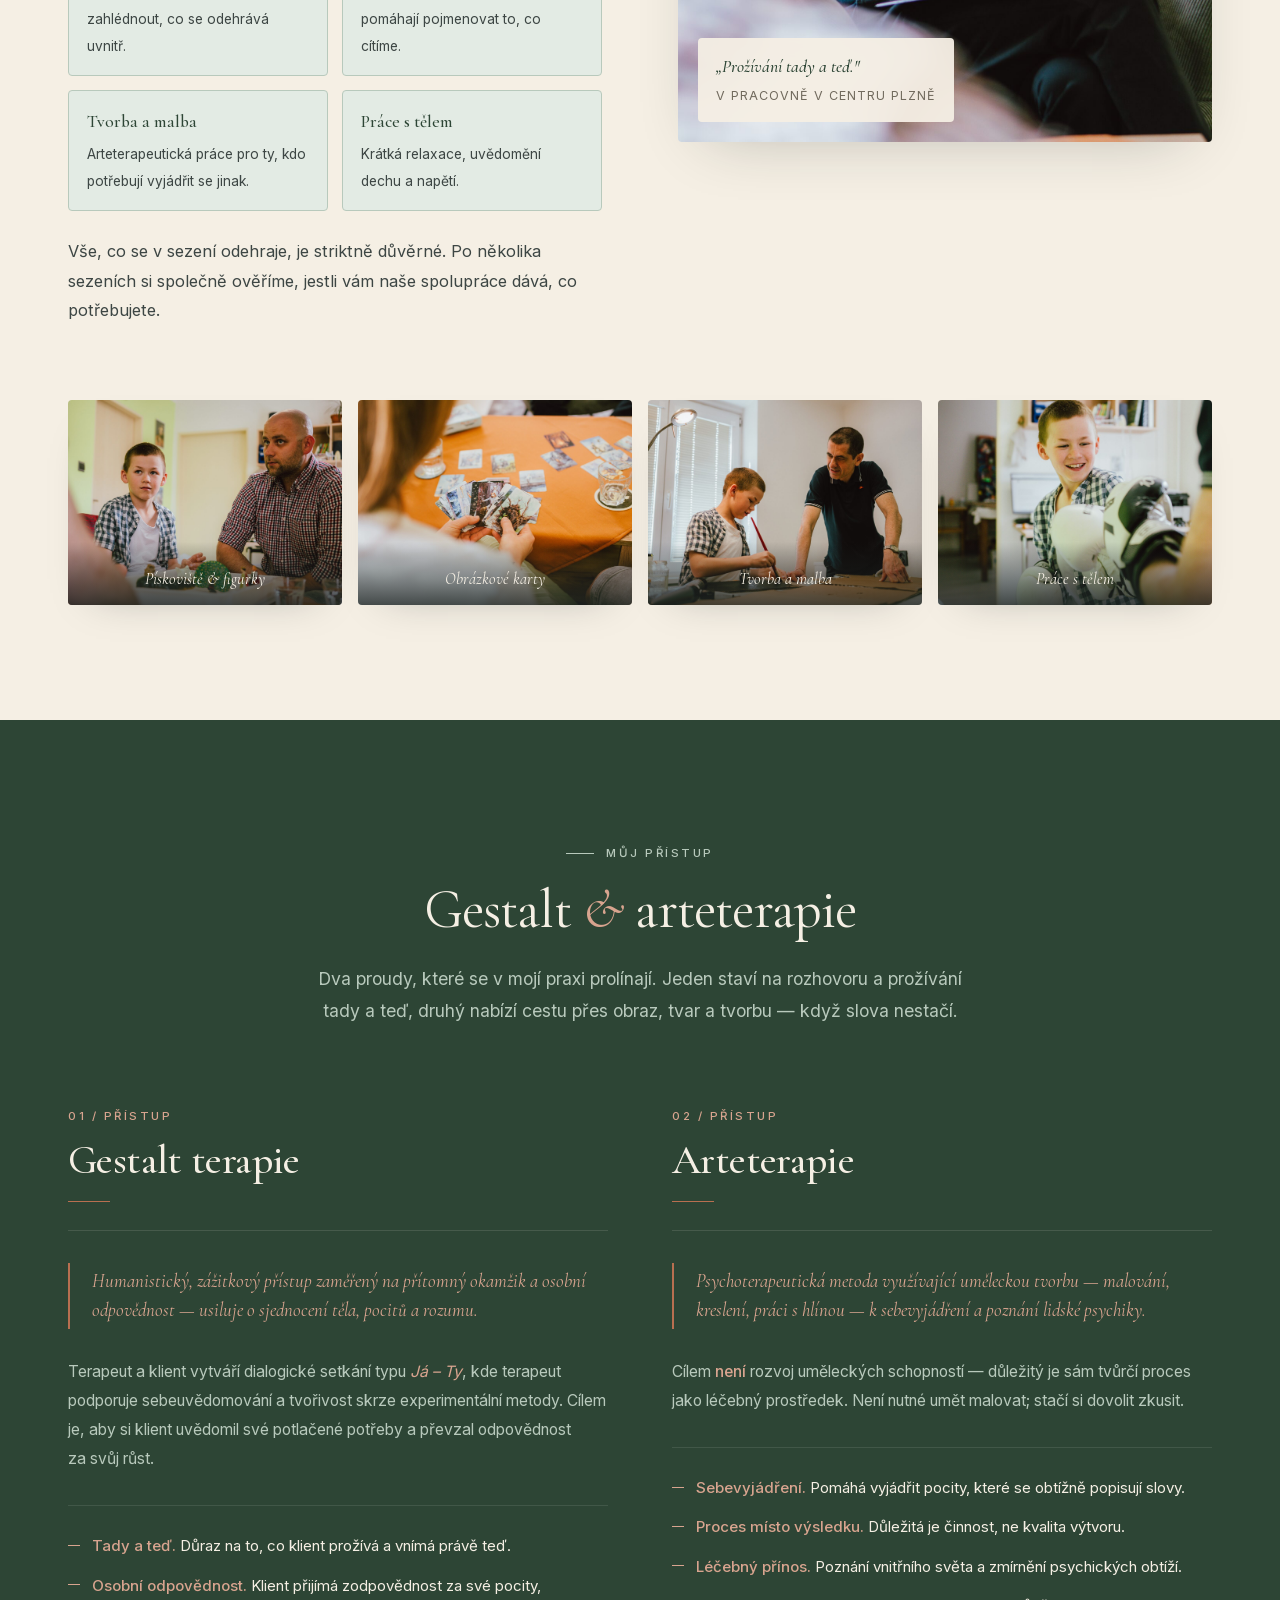
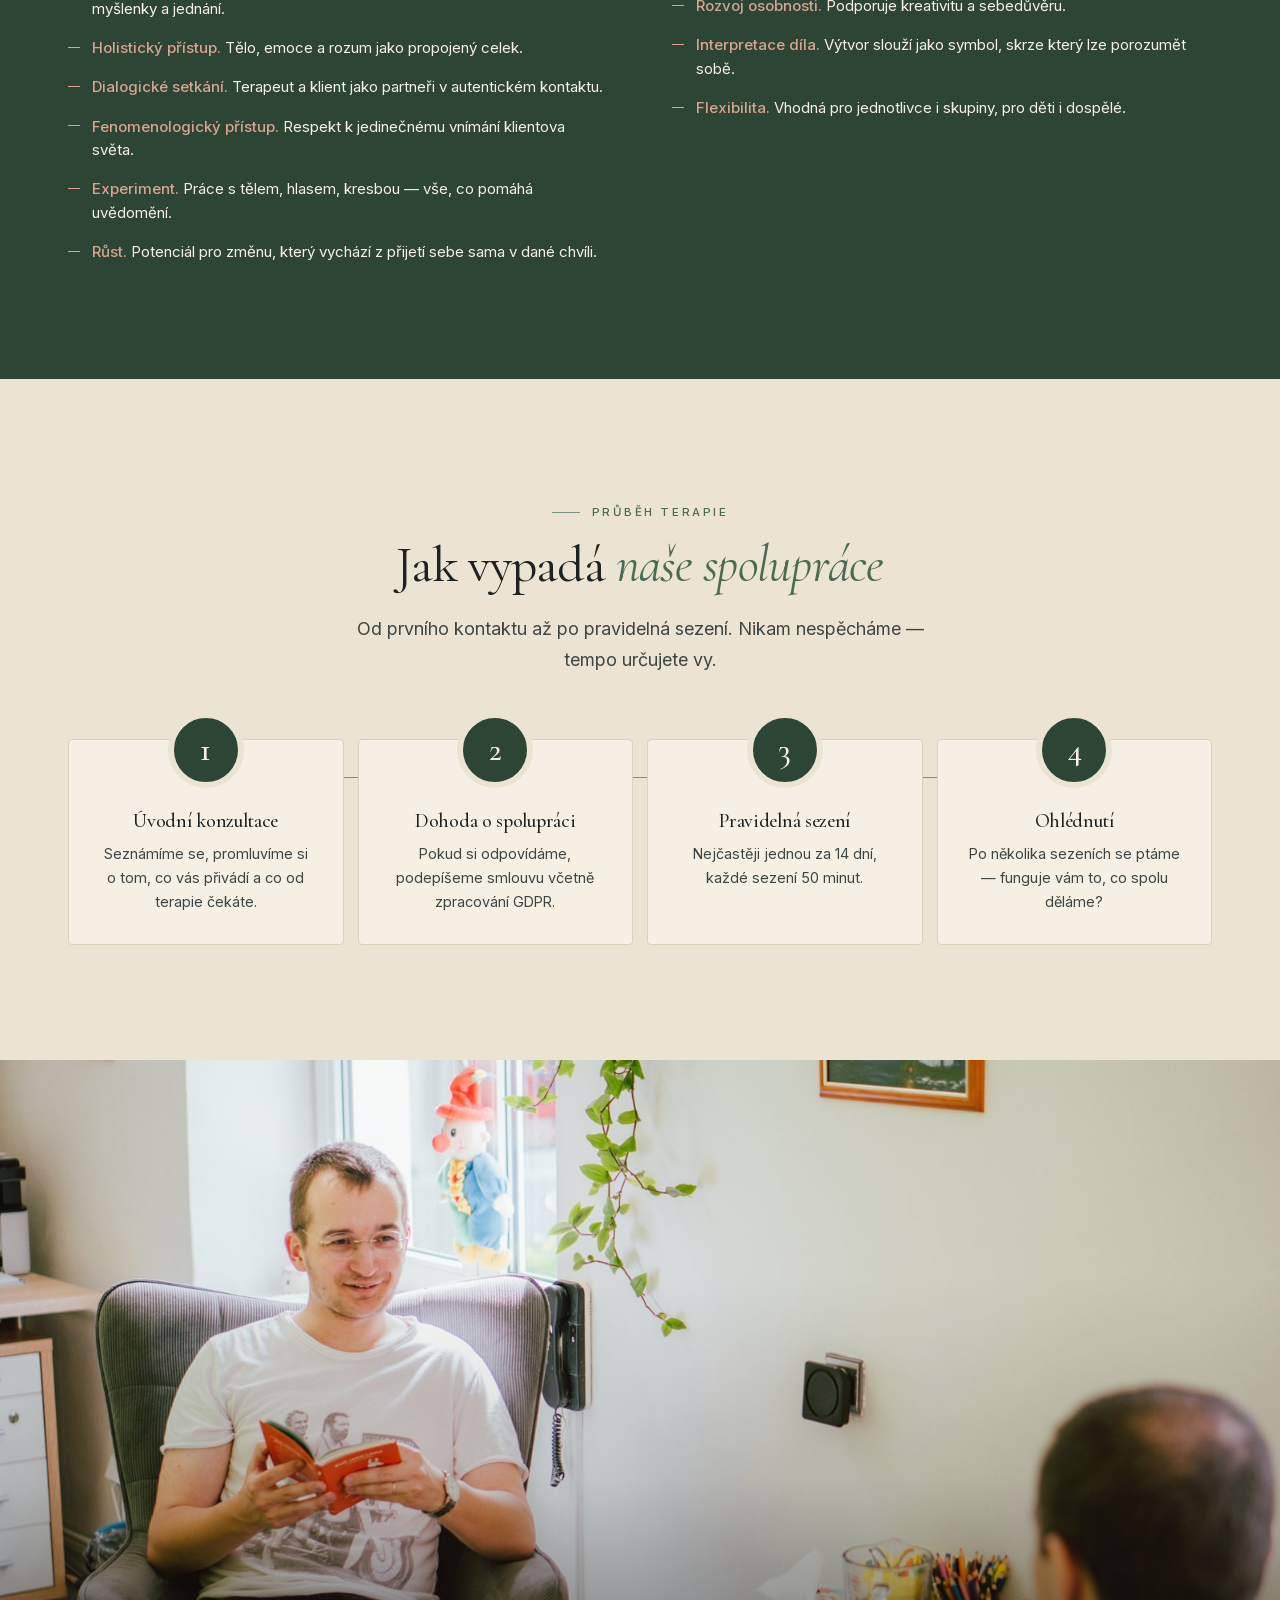
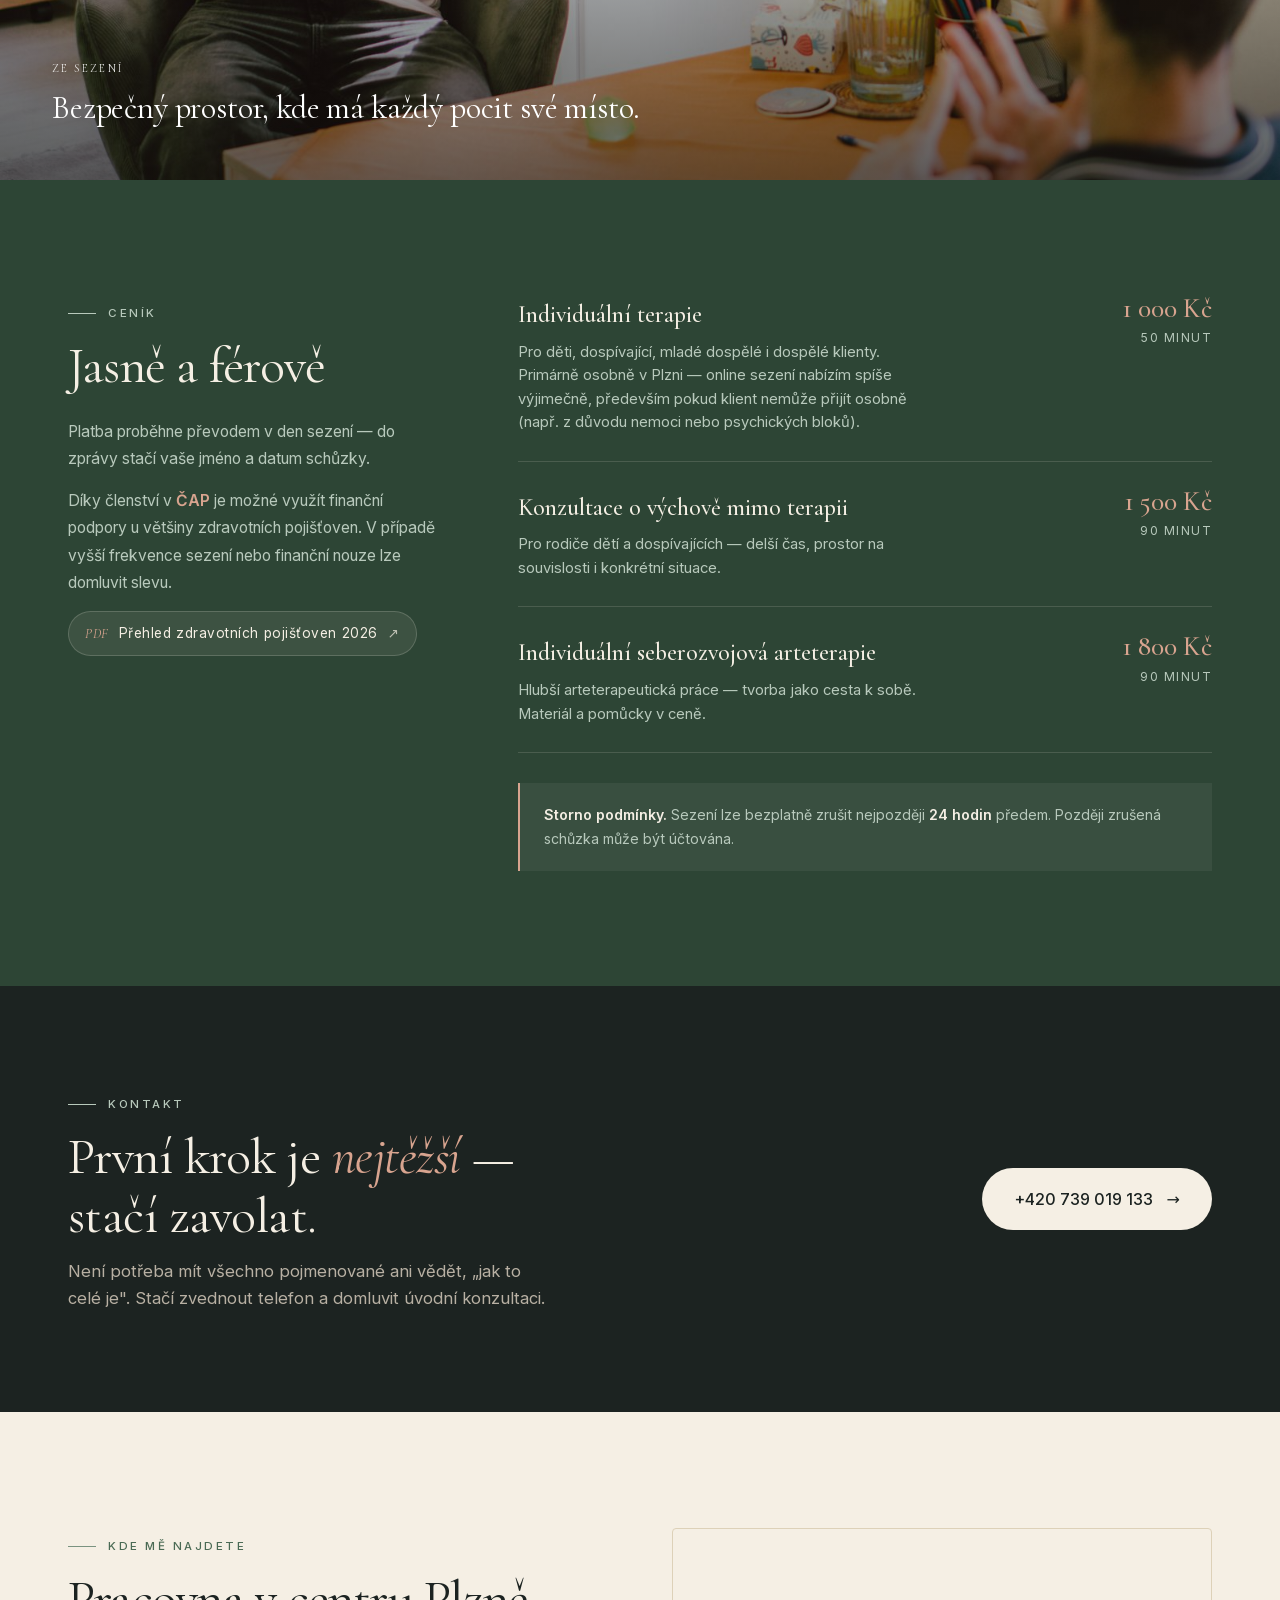
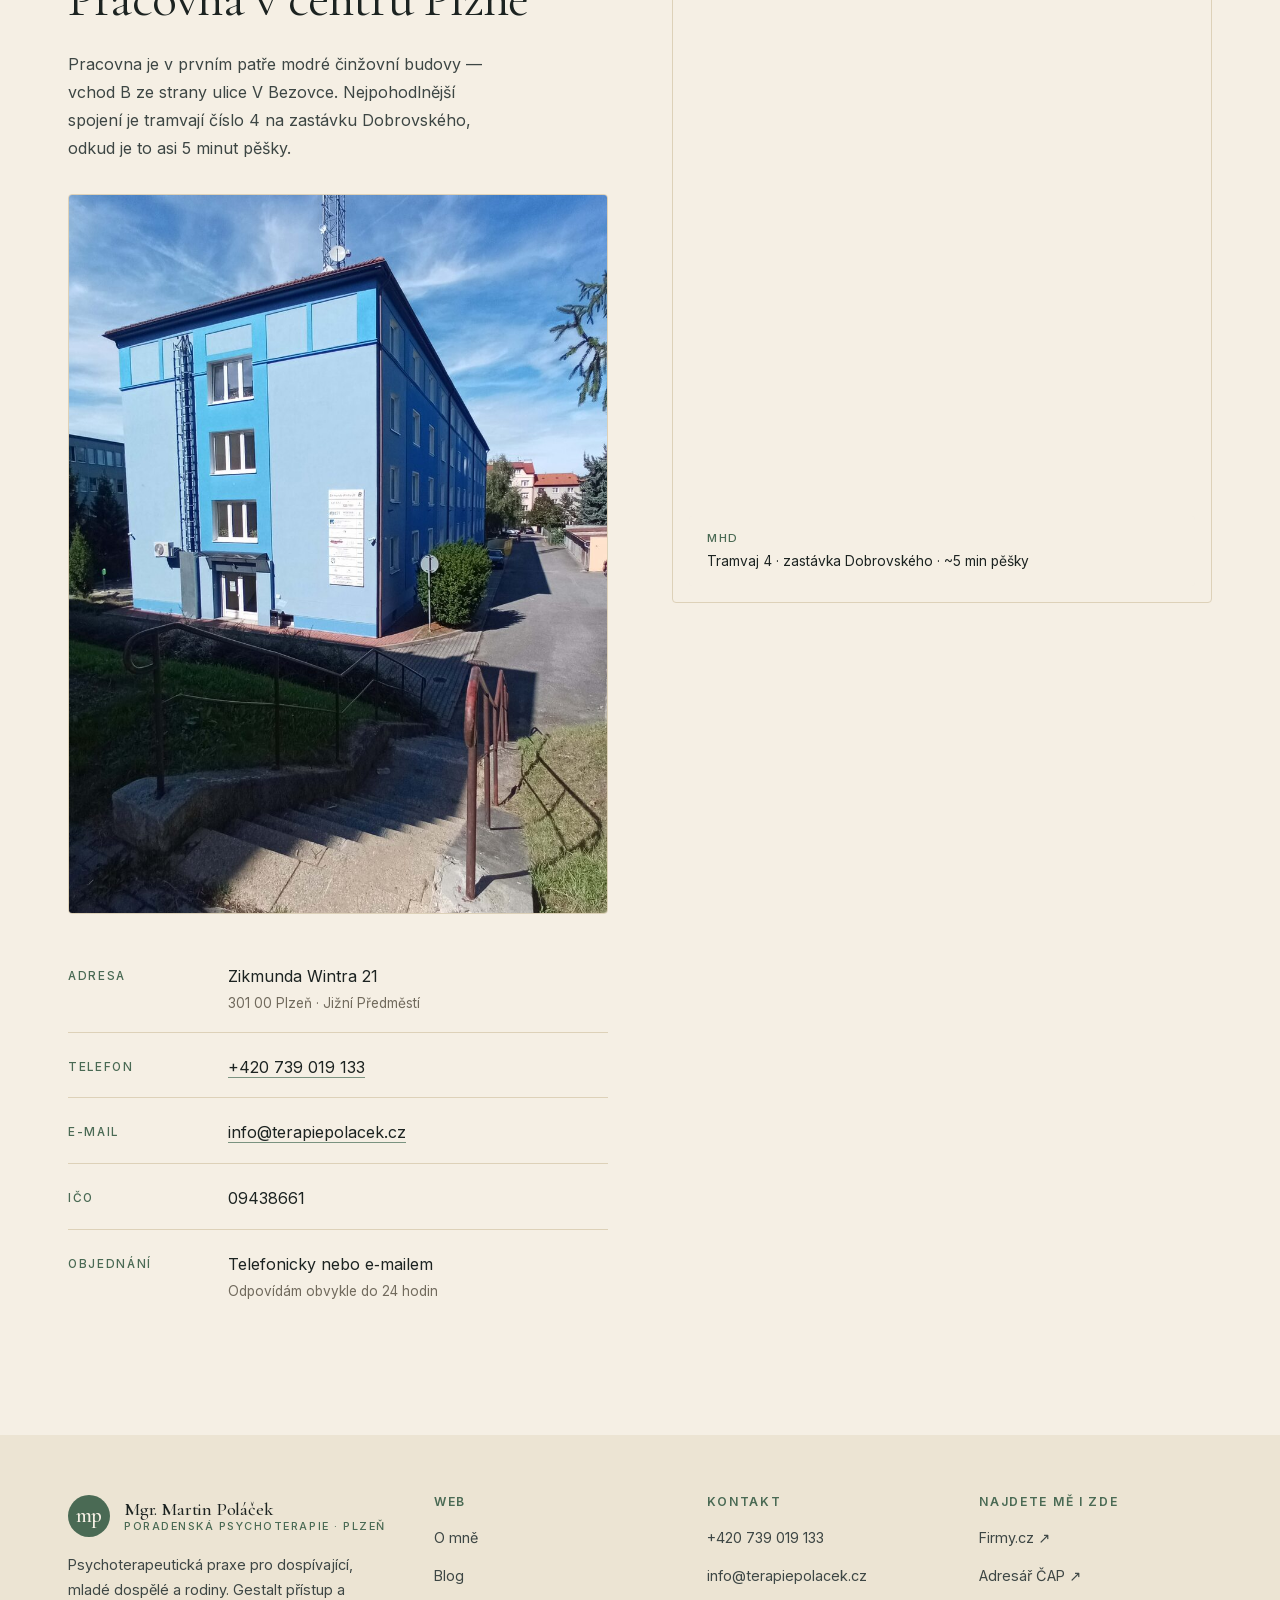
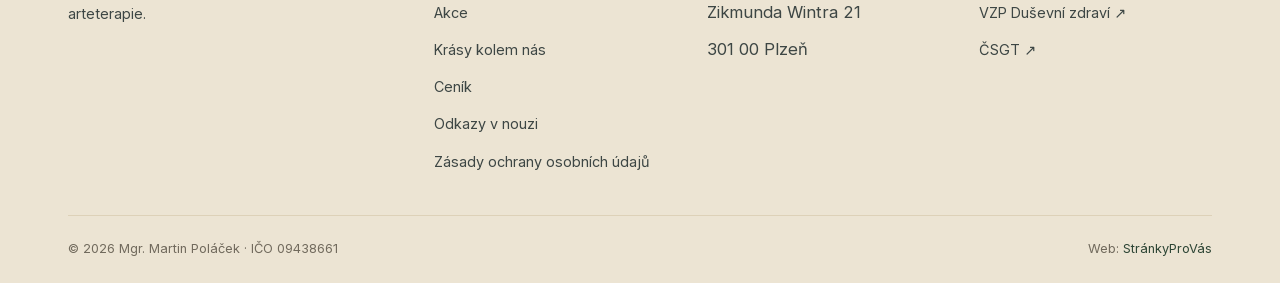
==== commit 62f007d6: "Self-host fonty (bez fonts.googleapis.com) + oprava textu zásad (SEOHlídač body 2–3)" ====
--- a/index.html
+++ b/index.html
@@ -7,8 +7,7 @@
     <link rel="canonical" href="https://terapiepolacek.cz/">
   <meta name="description" content="Psychoterapie v Plzni — individuální terapie pro dospívající, mladé dospělé a rodiny. Gestalt přístup, arteterapie. Mgr. Martin Poláček, Zikmunda Wintra 21." />
   <meta name="theme-color" content="#f5efe4" />
-  <link rel="preconnect" href="https://fonts.gstatic.com" crossorigin />
-  <link href="https://fonts.googleapis.com/css2?family=Cormorant+Garamond:ital,wght@0,400;0,500;0,600;1,400;1,500&family=Inter:wght@300;400;500;600&display=swap" rel="stylesheet" />
+  <link rel="stylesheet" href="fonts.css" />
 
   <style>
     /* =========================================================
--- a/fonts.css
+++ b/fonts.css
@@ -0,0 +1,144 @@
+@font-face {
+  font-family: 'Cormorant Garamond';
+  font-style: italic;
+  font-weight: 400;
+  font-display: swap;
+  src: url('fonts/cormorant-garamond-400i-latin-ext.woff2') format('woff2');
+  unicode-range: U+0100-02BA, U+02BD-02C5, U+02C7-02CC, U+02CE-02D7, U+02DD-02FF, U+0304, U+0308, U+0329, U+1D00-1DBF, U+1E00-1E9F, U+1EF2-1EFF, U+2020, U+20A0-20AB, U+20AD-20C4, U+2113, U+2C60-2C7F, U+A720-A7FF;
+}
+@font-face {
+  font-family: 'Cormorant Garamond';
+  font-style: italic;
+  font-weight: 400;
+  font-display: swap;
+  src: url('fonts/cormorant-garamond-400i-latin.woff2') format('woff2');
+  unicode-range: U+0000-00FF, U+0131, U+0152-0153, U+02BB-02BC, U+02C6, U+02DA, U+02DC, U+0304, U+0308, U+0329, U+2000-206F, U+20AC, U+2122, U+2191, U+2193, U+2212, U+2215, U+FEFF, U+FFFD;
+}
+@font-face {
+  font-family: 'Cormorant Garamond';
+  font-style: italic;
+  font-weight: 500;
+  font-display: swap;
+  src: url('fonts/cormorant-garamond-500i-latin-ext.woff2') format('woff2');
+  unicode-range: U+0100-02BA, U+02BD-02C5, U+02C7-02CC, U+02CE-02D7, U+02DD-02FF, U+0304, U+0308, U+0329, U+1D00-1DBF, U+1E00-1E9F, U+1EF2-1EFF, U+2020, U+20A0-20AB, U+20AD-20C4, U+2113, U+2C60-2C7F, U+A720-A7FF;
+}
+@font-face {
+  font-family: 'Cormorant Garamond';
+  font-style: italic;
+  font-weight: 500;
+  font-display: swap;
+  src: url('fonts/cormorant-garamond-500i-latin.woff2') format('woff2');
+  unicode-range: U+0000-00FF, U+0131, U+0152-0153, U+02BB-02BC, U+02C6, U+02DA, U+02DC, U+0304, U+0308, U+0329, U+2000-206F, U+20AC, U+2122, U+2191, U+2193, U+2212, U+2215, U+FEFF, U+FFFD;
+}
+@font-face {
+  font-family: 'Cormorant Garamond';
+  font-style: normal;
+  font-weight: 400;
+  font-display: swap;
+  src: url('fonts/cormorant-garamond-400-latin-ext.woff2') format('woff2');
+  unicode-range: U+0100-02BA, U+02BD-02C5, U+02C7-02CC, U+02CE-02D7, U+02DD-02FF, U+0304, U+0308, U+0329, U+1D00-1DBF, U+1E00-1E9F, U+1EF2-1EFF, U+2020, U+20A0-20AB, U+20AD-20C4, U+2113, U+2C60-2C7F, U+A720-A7FF;
+}
+@font-face {
+  font-family: 'Cormorant Garamond';
+  font-style: normal;
+  font-weight: 400;
+  font-display: swap;
+  src: url('fonts/cormorant-garamond-400-latin.woff2') format('woff2');
+  unicode-range: U+0000-00FF, U+0131, U+0152-0153, U+02BB-02BC, U+02C6, U+02DA, U+02DC, U+0304, U+0308, U+0329, U+2000-206F, U+20AC, U+2122, U+2191, U+2193, U+2212, U+2215, U+FEFF, U+FFFD;
+}
+@font-face {
+  font-family: 'Cormorant Garamond';
+  font-style: normal;
+  font-weight: 500;
+  font-display: swap;
+  src: url('fonts/cormorant-garamond-500-latin-ext.woff2') format('woff2');
+  unicode-range: U+0100-02BA, U+02BD-02C5, U+02C7-02CC, U+02CE-02D7, U+02DD-02FF, U+0304, U+0308, U+0329, U+1D00-1DBF, U+1E00-1E9F, U+1EF2-1EFF, U+2020, U+20A0-20AB, U+20AD-20C4, U+2113, U+2C60-2C7F, U+A720-A7FF;
+}
+@font-face {
+  font-family: 'Cormorant Garamond';
+  font-style: normal;
+  font-weight: 500;
+  font-display: swap;
+  src: url('fonts/cormorant-garamond-500-latin.woff2') format('woff2');
+  unicode-range: U+0000-00FF, U+0131, U+0152-0153, U+02BB-02BC, U+02C6, U+02DA, U+02DC, U+0304, U+0308, U+0329, U+2000-206F, U+20AC, U+2122, U+2191, U+2193, U+2212, U+2215, U+FEFF, U+FFFD;
+}
+@font-face {
+  font-family: 'Cormorant Garamond';
+  font-style: normal;
+  font-weight: 600;
+  font-display: swap;
+  src: url('fonts/cormorant-garamond-600-latin-ext.woff2') format('woff2');
+  unicode-range: U+0100-02BA, U+02BD-02C5, U+02C7-02CC, U+02CE-02D7, U+02DD-02FF, U+0304, U+0308, U+0329, U+1D00-1DBF, U+1E00-1E9F, U+1EF2-1EFF, U+2020, U+20A0-20AB, U+20AD-20C4, U+2113, U+2C60-2C7F, U+A720-A7FF;
+}
+@font-face {
+  font-family: 'Cormorant Garamond';
+  font-style: normal;
+  font-weight: 600;
+  font-display: swap;
+  src: url('fonts/cormorant-garamond-600-latin.woff2') format('woff2');
+  unicode-range: U+0000-00FF, U+0131, U+0152-0153, U+02BB-02BC, U+02C6, U+02DA, U+02DC, U+0304, U+0308, U+0329, U+2000-206F, U+20AC, U+2122, U+2191, U+2193, U+2212, U+2215, U+FEFF, U+FFFD;
+}
+@font-face {
+  font-family: 'Inter';
+  font-style: normal;
+  font-weight: 300;
+  font-display: swap;
+  src: url('fonts/inter-300-latin-ext.woff2') format('woff2');
+  unicode-range: U+0100-02BA, U+02BD-02C5, U+02C7-02CC, U+02CE-02D7, U+02DD-02FF, U+0304, U+0308, U+0329, U+1D00-1DBF, U+1E00-1E9F, U+1EF2-1EFF, U+2020, U+20A0-20AB, U+20AD-20C4, U+2113, U+2C60-2C7F, U+A720-A7FF;
+}
+@font-face {
+  font-family: 'Inter';
+  font-style: normal;
+  font-weight: 300;
+  font-display: swap;
+  src: url('fonts/inter-300-latin.woff2') format('woff2');
+  unicode-range: U+0000-00FF, U+0131, U+0152-0153, U+02BB-02BC, U+02C6, U+02DA, U+02DC, U+0304, U+0308, U+0329, U+2000-206F, U+20AC, U+2122, U+2191, U+2193, U+2212, U+2215, U+FEFF, U+FFFD;
+}
+@font-face {
+  font-family: 'Inter';
+  font-style: normal;
+  font-weight: 400;
+  font-display: swap;
+  src: url('fonts/inter-400-latin-ext.woff2') format('woff2');
+  unicode-range: U+0100-02BA, U+02BD-02C5, U+02C7-02CC, U+02CE-02D7, U+02DD-02FF, U+0304, U+0308, U+0329, U+1D00-1DBF, U+1E00-1E9F, U+1EF2-1EFF, U+2020, U+20A0-20AB, U+20AD-20C4, U+2113, U+2C60-2C7F, U+A720-A7FF;
+}
+@font-face {
+  font-family: 'Inter';
+  font-style: normal;
+  font-weight: 400;
+  font-display: swap;
+  src: url('fonts/inter-400-latin.woff2') format('woff2');
+  unicode-range: U+0000-00FF, U+0131, U+0152-0153, U+02BB-02BC, U+02C6, U+02DA, U+02DC, U+0304, U+0308, U+0329, U+2000-206F, U+20AC, U+2122, U+2191, U+2193, U+2212, U+2215, U+FEFF, U+FFFD;
+}
+@font-face {
+  font-family: 'Inter';
+  font-style: normal;
+  font-weight: 500;
+  font-display: swap;
+  src: url('fonts/inter-500-latin-ext.woff2') format('woff2');
+  unicode-range: U+0100-02BA, U+02BD-02C5, U+02C7-02CC, U+02CE-02D7, U+02DD-02FF, U+0304, U+0308, U+0329, U+1D00-1DBF, U+1E00-1E9F, U+1EF2-1EFF, U+2020, U+20A0-20AB, U+20AD-20C4, U+2113, U+2C60-2C7F, U+A720-A7FF;
+}
+@font-face {
+  font-family: 'Inter';
+  font-style: normal;
+  font-weight: 500;
+  font-display: swap;
+  src: url('fonts/inter-500-latin.woff2') format('woff2');
+  unicode-range: U+0000-00FF, U+0131, U+0152-0153, U+02BB-02BC, U+02C6, U+02DA, U+02DC, U+0304, U+0308, U+0329, U+2000-206F, U+20AC, U+2122, U+2191, U+2193, U+2212, U+2215, U+FEFF, U+FFFD;
+}
+@font-face {
+  font-family: 'Inter';
+  font-style: normal;
+  font-weight: 600;
+  font-display: swap;
+  src: url('fonts/inter-600-latin-ext.woff2') format('woff2');
+  unicode-range: U+0100-02BA, U+02BD-02C5, U+02C7-02CC, U+02CE-02D7, U+02DD-02FF, U+0304, U+0308, U+0329, U+1D00-1DBF, U+1E00-1E9F, U+1EF2-1EFF, U+2020, U+20A0-20AB, U+20AD-20C4, U+2113, U+2C60-2C7F, U+A720-A7FF;
+}
+@font-face {
+  font-family: 'Inter';
+  font-style: normal;
+  font-weight: 600;
+  font-display: swap;
+  src: url('fonts/inter-600-latin.woff2') format('woff2');
+  unicode-range: U+0000-00FF, U+0131, U+0152-0153, U+02BB-02BC, U+02C6, U+02DA, U+02DC, U+0304, U+0308, U+0329, U+2000-206F, U+20AC, U+2122, U+2191, U+2193, U+2212, U+2215, U+FEFF, U+FFFD;
+}
